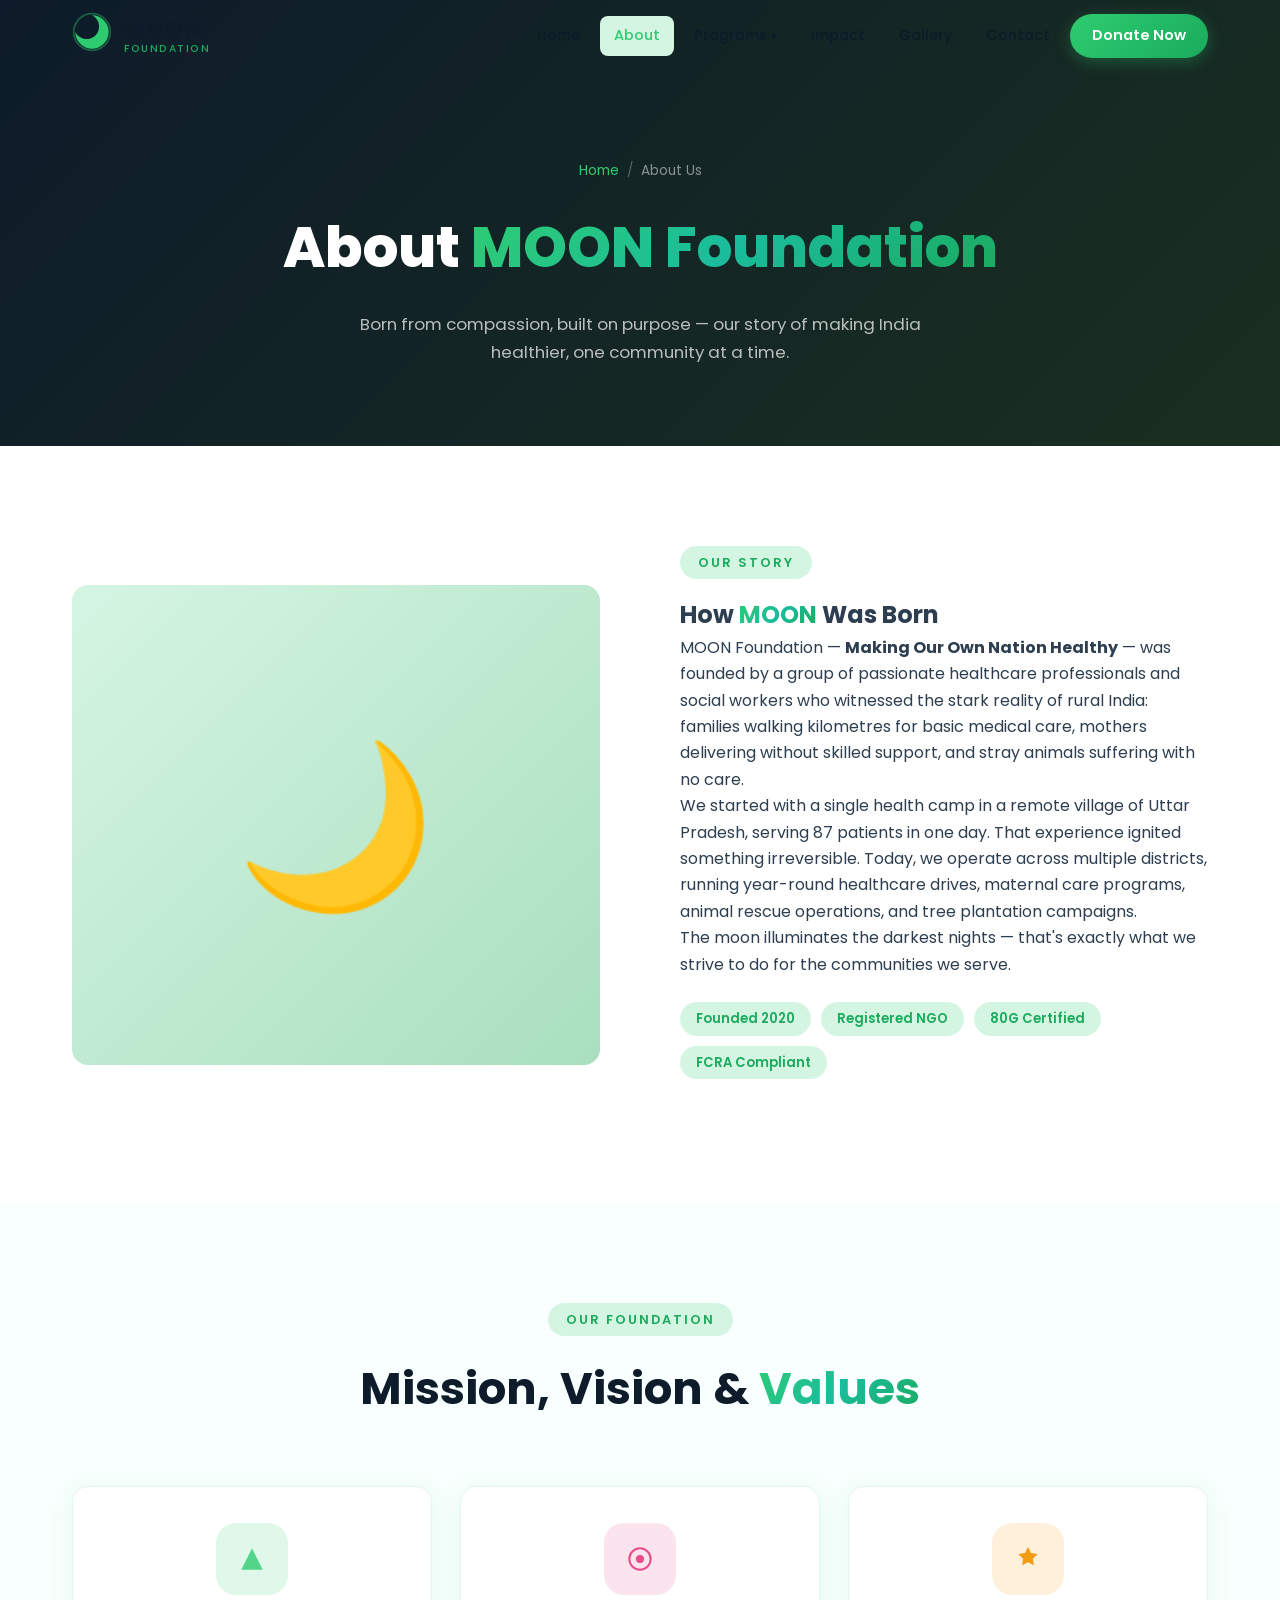
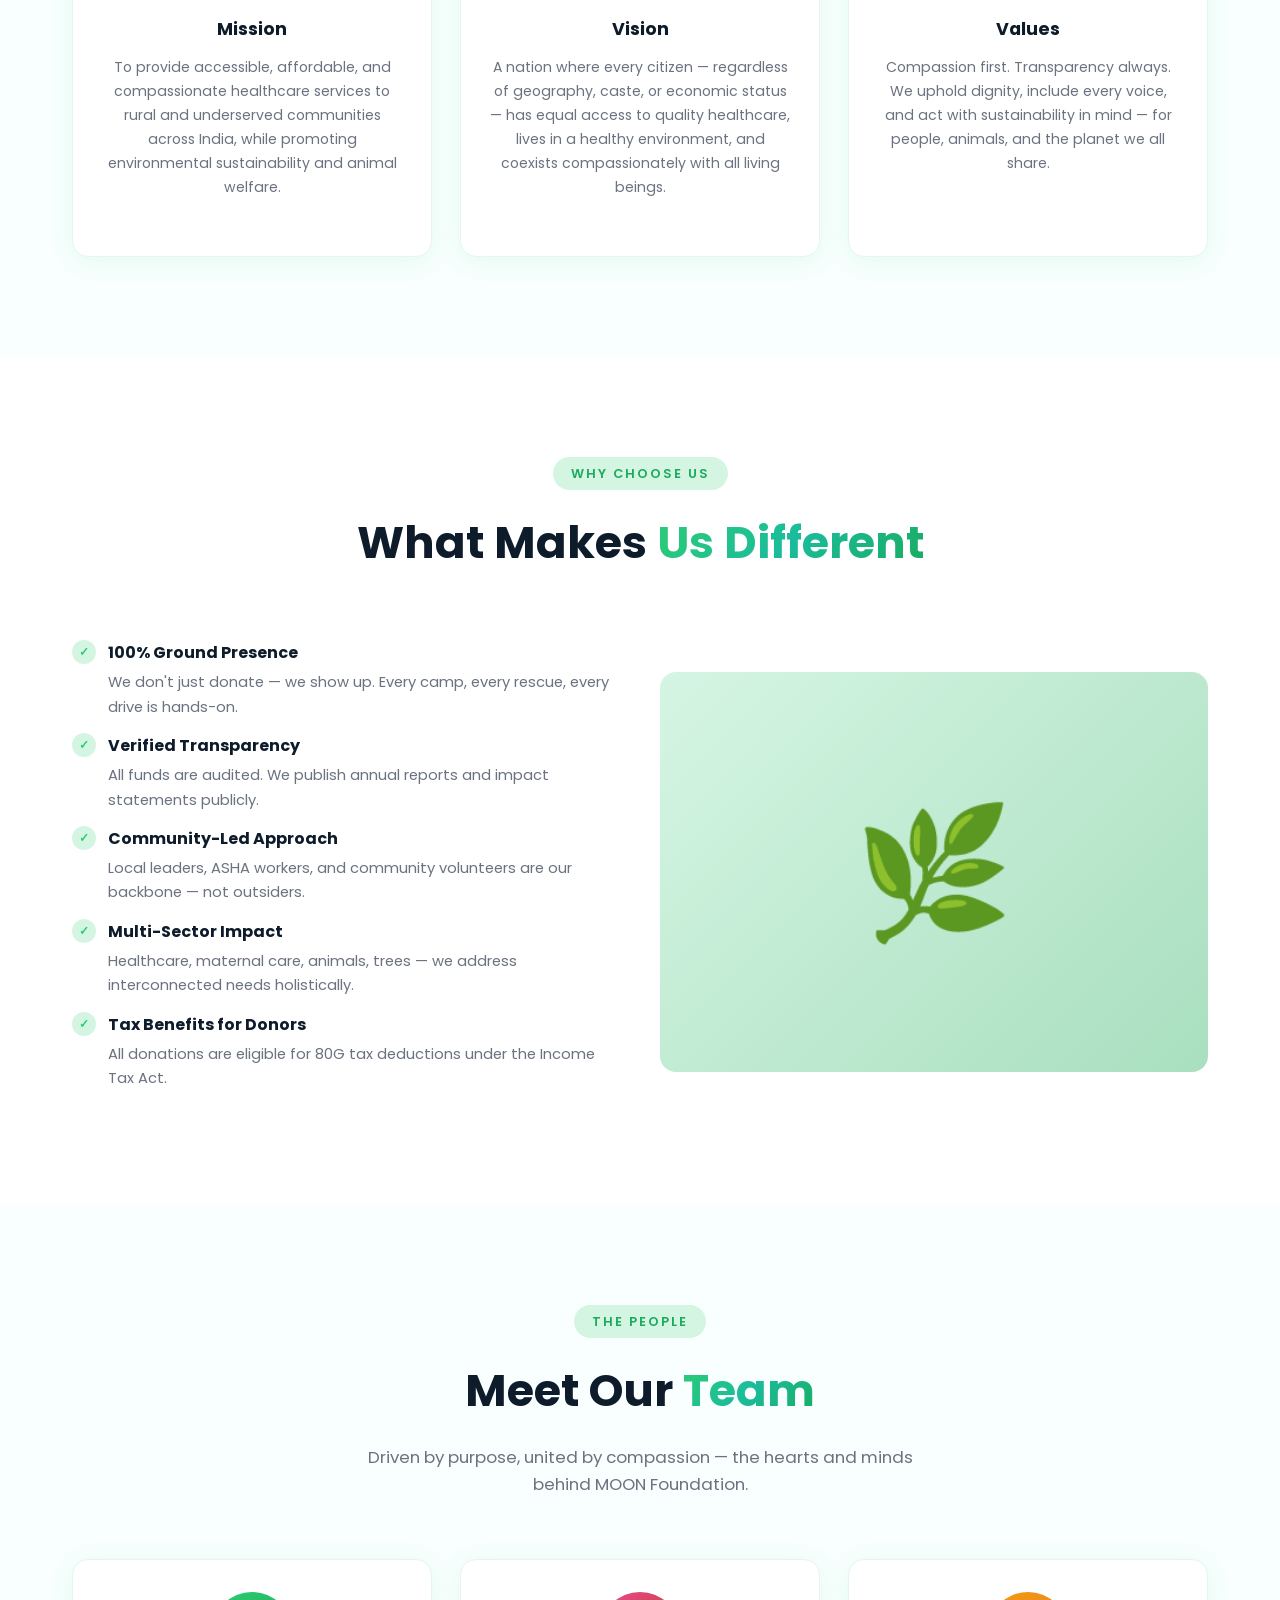
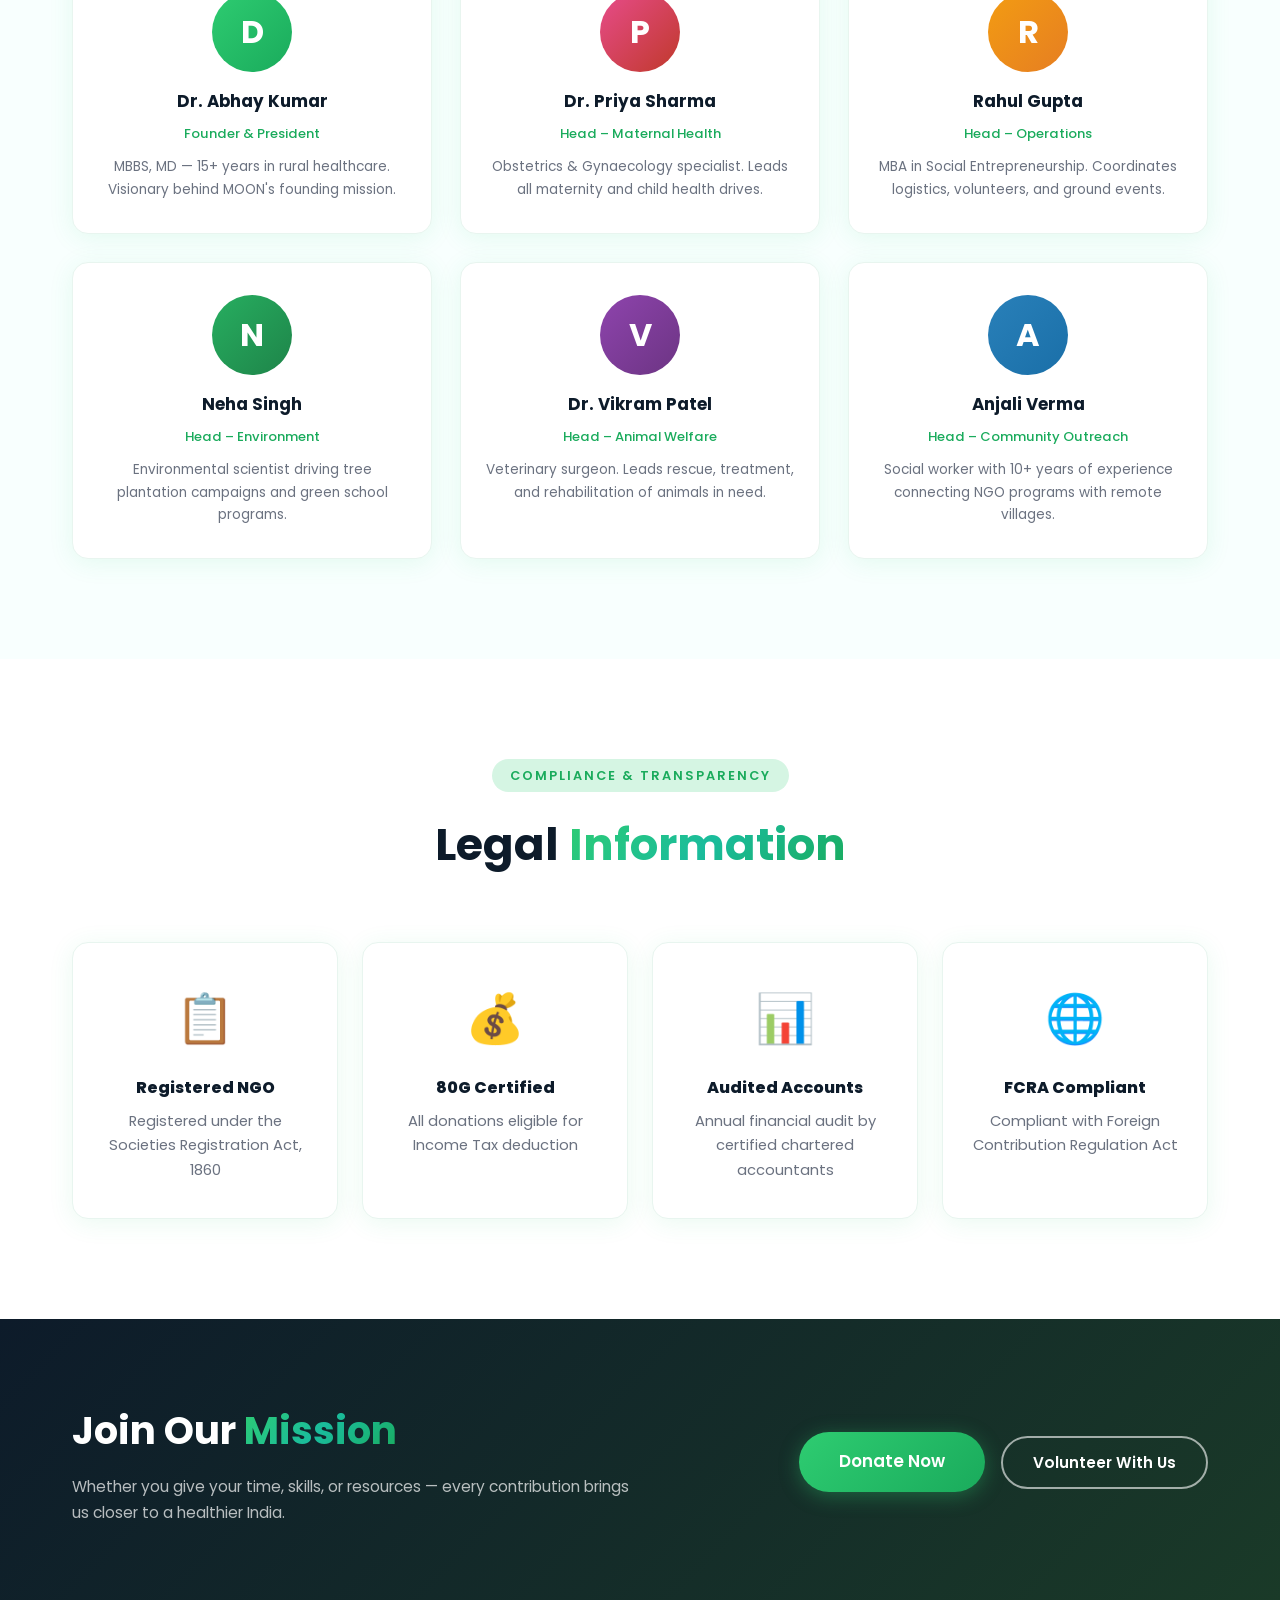
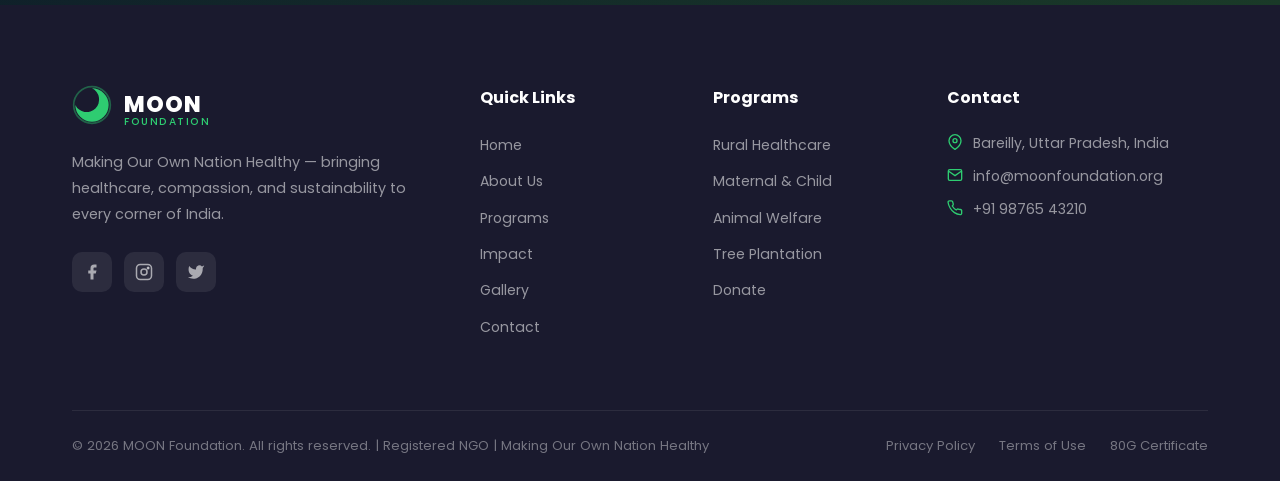
==== about.html @ 7338591d "Initial launch: MOON Foundation website Full 7-page NGO website — Home, About, Programs, Impact, Gal" ====
<!DOCTYPE html>
<html lang="en">
<head>
  <meta charset="UTF-8" />
  <meta name="viewport" content="width=device-width, initial-scale=1.0" />
  <title>About Us – MOON Foundation</title>
  <meta name="description" content="Learn about the MOON Foundation — our story, mission, vision, and the dedicated team making healthcare accessible across India." />
  <link rel="stylesheet" href="css/style.css" />
  <link rel="stylesheet" href="css/animations.css" />
  <link href="https://fonts.googleapis.com/css2?family=Poppins:wght@300;400;500;600;700;800&family=Playfair+Display:wght@700;800&display=swap" rel="stylesheet" />
  <link rel="icon" href="assets/favicon.svg" type="image/svg+xml" />
</head>
<body>

  <!-- NAVBAR -->
  <nav id="navbar" class="scrolled">
    <div class="nav-container">
      <a href="index.html" class="nav-brand">
        <div class="brand-logo"><svg viewBox="0 0 48 48" fill="none"><circle cx="24" cy="24" r="22" stroke="#2ecc71" stroke-width="2" opacity="0.4"/><path d="M24 4 A20 20 0 1 1 4 24 A15 15 0 1 0 24 4 Z" fill="#2ecc71"/></svg></div>
        <div class="brand-text"><span class="brand-name">MOON</span><span class="brand-tagline">Foundation</span></div>
      </a>
      <ul class="nav-links" id="navLinks">
        <li><a href="index.html">Home</a></li>
        <li><a href="about.html" class="active">About</a></li>
        <li class="dropdown"><a href="programs.html">Programs <span class="arrow">▾</span></a>
          <ul class="dropdown-menu">
            <li><a href="programs.html#healthcare">Rural Healthcare</a></li>
            <li><a href="programs.html#maternal">Maternal & Child</a></li>
            <li><a href="programs.html#animal">Animal Welfare</a></li>
            <li><a href="programs.html#trees">Tree Plantation</a></li>
          </ul>
        </li>
        <li><a href="impact.html">Impact</a></li>
        <li><a href="gallery.html">Gallery</a></li>
        <li><a href="contact.html">Contact</a></li>
        <li><a href="donate.html" class="btn-donate">Donate Now</a></li>
      </ul>
      <button class="hamburger" id="hamburger"><span></span><span></span><span></span></button>
    </div>
  </nav>

  <!-- PAGE HERO -->
  <section class="page-hero">
    <div class="container">
      <div class="breadcrumb"><a href="index.html">Home</a><span>/</span>About Us</div>
      <h1>About <span class="gradient-text">MOON Foundation</span></h1>
      <p>Born from compassion, built on purpose — our story of making India healthier, one community at a time.</p>
    </div>
  </section>

  <!-- STORY -->
  <section class="about-story">
    <div class="container">
      <div class="story-inner">
        <div class="story-image-box reveal-left">🌙</div>
        <div class="story-text reveal-right">
          <span class="section-label">Our Story</span>
          <h2>How <span class="gradient-text">MOON</span> Was Born</h2>
          <p>MOON Foundation — <strong>Making Our Own Nation Healthy</strong> — was founded by a group of passionate healthcare professionals and social workers who witnessed the stark reality of rural India: families walking kilometres for basic medical care, mothers delivering without skilled support, and stray animals suffering with no care.</p>
          <p>We started with a single health camp in a remote village of Uttar Pradesh, serving 87 patients in one day. That experience ignited something irreversible. Today, we operate across multiple districts, running year-round healthcare drives, maternal care programs, animal rescue operations, and tree plantation campaigns.</p>
          <p>The moon illuminates the darkest nights — that's exactly what we strive to do for the communities we serve.</p>
          <div class="mission-values" style="margin-top:24px">
            <div class="value-tag">Founded 2020</div>
            <div class="value-tag">Registered NGO</div>
            <div class="value-tag">80G Certified</div>
            <div class="value-tag">FCRA Compliant</div>
          </div>
        </div>
      </div>
    </div>
  </section>

  <!-- MISSION VISION VALUES -->
  <section class="section-pad bg-light">
    <div class="container">
      <div class="section-header reveal">
        <span class="section-label">Our Foundation</span>
        <h2>Mission, Vision & <span class="gradient-text">Values</span></h2>
      </div>
      <div style="display:grid;grid-template-columns:repeat(3,1fr);gap:28px;" class="mvv-grid">
        <div class="pillar-card reveal delay-1">
          <div class="pillar-icon-wrap" style="--c:#2ecc71">
            <svg viewBox="0 0 48 48" fill="none"><path d="M24 8L8 40h32L24 8z" fill="currentColor" opacity="0.8"/></svg>
          </div>
          <h3>Mission</h3>
          <p>To provide accessible, affordable, and compassionate healthcare services to rural and underserved communities across India, while promoting environmental sustainability and animal welfare.</p>
        </div>
        <div class="pillar-card reveal delay-2">
          <div class="pillar-icon-wrap" style="--c:#e74c8b">
            <svg viewBox="0 0 48 48" fill="none"><circle cx="24" cy="24" r="16" stroke="currentColor" stroke-width="3"/><circle cx="24" cy="24" r="6" fill="currentColor"/></svg>
          </div>
          <h3>Vision</h3>
          <p>A nation where every citizen — regardless of geography, caste, or economic status — has equal access to quality healthcare, lives in a healthy environment, and coexists compassionately with all living beings.</p>
        </div>
        <div class="pillar-card reveal delay-3">
          <div class="pillar-icon-wrap" style="--c:#f39c12">
            <svg viewBox="0 0 48 48" fill="none"><path d="M24 6l4.5 9 10 1.5-7.2 7 1.7 10L24 29l-9 4.5 1.7-10L9.5 16.5l10-1.5z" fill="currentColor"/></svg>
          </div>
          <h3>Values</h3>
          <p>Compassion first. Transparency always. We uphold dignity, include every voice, and act with sustainability in mind — for people, animals, and the planet we all share.</p>
        </div>
      </div>
    </div>
  </section>

  <!-- WHAT MAKES US DIFFERENT -->
  <section class="section-pad">
    <div class="container">
      <div class="section-header reveal">
        <span class="section-label">Why Choose Us</span>
        <h2>What Makes <span class="gradient-text">Us Different</span></h2>
      </div>
      <div style="display:grid;grid-template-columns:1fr 1fr;gap:40px;align-items:center">
        <div>
          <div class="prog-feature reveal">
            <div class="prog-check">✓</div>
            <div><strong style="color:var(--navy);display:block;margin-bottom:4px">100% Ground Presence</strong><p>We don't just donate — we show up. Every camp, every rescue, every drive is hands-on.</p></div>
          </div>
          <div class="prog-feature reveal delay-1">
            <div class="prog-check">✓</div>
            <div><strong style="color:var(--navy);display:block;margin-bottom:4px">Verified Transparency</strong><p>All funds are audited. We publish annual reports and impact statements publicly.</p></div>
          </div>
          <div class="prog-feature reveal delay-2">
            <div class="prog-check">✓</div>
            <div><strong style="color:var(--navy);display:block;margin-bottom:4px">Community-Led Approach</strong><p>Local leaders, ASHA workers, and community volunteers are our backbone — not outsiders.</p></div>
          </div>
          <div class="prog-feature reveal delay-3">
            <div class="prog-check">✓</div>
            <div><strong style="color:var(--navy);display:block;margin-bottom:4px">Multi-Sector Impact</strong><p>Healthcare, maternal care, animals, trees — we address interconnected needs holistically.</p></div>
          </div>
          <div class="prog-feature reveal delay-4">
            <div class="prog-check">✓</div>
            <div><strong style="color:var(--navy);display:block;margin-bottom:4px">Tax Benefits for Donors</strong><p>All donations are eligible for 80G tax deductions under the Income Tax Act.</p></div>
          </div>
        </div>
        <div style="background:linear-gradient(135deg,#d5f5e3,#a9dfbf);border-radius:var(--radius);height:400px;display:flex;align-items:center;justify-content:center;font-size:8rem;" class="reveal-right">🌿</div>
      </div>
    </div>
  </section>

  <!-- TEAM -->
  <section class="section-pad bg-light">
    <div class="container">
      <div class="section-header reveal">
        <span class="section-label">The People</span>
        <h2>Meet Our <span class="gradient-text">Team</span></h2>
        <p>Driven by purpose, united by compassion — the hearts and minds behind MOON Foundation.</p>
      </div>
      <div class="team-grid">
        <div class="team-card reveal delay-1">
          <div class="team-avatar" style="background:linear-gradient(135deg,#2ecc71,#1aab5c)">D</div>
          <h4>Dr. Abhay Kumar</h4>
          <span>Founder & President</span>
          <p>MBBS, MD — 15+ years in rural healthcare. Visionary behind MOON's founding mission.</p>
        </div>
        <div class="team-card reveal delay-2">
          <div class="team-avatar" style="background:linear-gradient(135deg,#e74c8b,#c0392b)">P</div>
          <h4>Dr. Priya Sharma</h4>
          <span>Head – Maternal Health</span>
          <p>Obstetrics & Gynaecology specialist. Leads all maternity and child health drives.</p>
        </div>
        <div class="team-card reveal delay-3">
          <div class="team-avatar" style="background:linear-gradient(135deg,#f39c12,#e67e22)">R</div>
          <h4>Rahul Gupta</h4>
          <span>Head – Operations</span>
          <p>MBA in Social Entrepreneurship. Coordinates logistics, volunteers, and ground events.</p>
        </div>
        <div class="team-card reveal delay-1">
          <div class="team-avatar" style="background:linear-gradient(135deg,#27ae60,#1e8449)">N</div>
          <h4>Neha Singh</h4>
          <span>Head – Environment</span>
          <p>Environmental scientist driving tree plantation campaigns and green school programs.</p>
        </div>
        <div class="team-card reveal delay-2">
          <div class="team-avatar" style="background:linear-gradient(135deg,#8e44ad,#6c3483)">V</div>
          <h4>Dr. Vikram Patel</h4>
          <span>Head – Animal Welfare</span>
          <p>Veterinary surgeon. Leads rescue, treatment, and rehabilitation of animals in need.</p>
        </div>
        <div class="team-card reveal delay-3">
          <div class="team-avatar" style="background:linear-gradient(135deg,#2980b9,#1a6fa8)">A</div>
          <h4>Anjali Verma</h4>
          <span>Head – Community Outreach</span>
          <p>Social worker with 10+ years of experience connecting NGO programs with remote villages.</p>
        </div>
      </div>
    </div>
  </section>

  <!-- LEGAL INFO -->
  <section class="section-pad">
    <div class="container">
      <div class="section-header reveal">
        <span class="section-label">Compliance & Transparency</span>
        <h2>Legal <span class="gradient-text">Information</span></h2>
      </div>
      <div style="display:grid;grid-template-columns:repeat(4,1fr);gap:24px">
        <div class="impact-card reveal delay-1">
          <div class="impact-card-icon">📋</div>
          <h3 style="font-size:1rem">Registered NGO</h3>
          <p>Registered under the Societies Registration Act, 1860</p>
        </div>
        <div class="impact-card reveal delay-2">
          <div class="impact-card-icon">💰</div>
          <h3 style="font-size:1rem">80G Certified</h3>
          <p>All donations eligible for Income Tax deduction</p>
        </div>
        <div class="impact-card reveal delay-3">
          <div class="impact-card-icon">📊</div>
          <h3 style="font-size:1rem">Audited Accounts</h3>
          <p>Annual financial audit by certified chartered accountants</p>
        </div>
        <div class="impact-card reveal delay-4">
          <div class="impact-card-icon">🌐</div>
          <h3 style="font-size:1rem">FCRA Compliant</h3>
          <p>Compliant with Foreign Contribution Regulation Act</p>
        </div>
      </div>
    </div>
  </section>

  <!-- DONATE CTA -->
  <section class="donate-cta">
    <div class="container">
      <div class="donate-cta-inner">
        <div class="donate-cta-text">
          <h2>Join Our <span class="gradient-text">Mission</span></h2>
          <p>Whether you give your time, skills, or resources — every contribution brings us closer to a healthier India.</p>
        </div>
        <div class="donate-cta-action">
          <a href="donate.html" class="btn-primary btn-large">Donate Now</a>
          <a href="contact.html" class="btn-outline-white">Volunteer With Us</a>
        </div>
      </div>
    </div>
  </section>

  <!-- FOOTER -->
  <footer class="footer">
    <div class="container">
      <div class="footer-grid">
        <div class="footer-brand">
          <div class="nav-brand" style="margin-bottom:1rem">
            <div class="brand-logo"><svg viewBox="0 0 48 48" fill="none"><circle cx="24" cy="24" r="22" stroke="#2ecc71" stroke-width="2" opacity="0.4"/><path d="M24 4 A20 20 0 1 1 4 24 A15 15 0 1 0 24 4 Z" fill="#2ecc71"/></svg></div>
            <div class="brand-text"><span class="brand-name">MOON</span><span class="brand-tagline">Foundation</span></div>
          </div>
          <p>Making Our Own Nation Healthy — bringing healthcare, compassion, and sustainability to every corner of India.</p>
          <div class="social-links">
            <a href="#" class="social-link"><svg viewBox="0 0 24 24" fill="currentColor"><path d="M18 2h-3a5 5 0 0 0-5 5v3H7v4h3v8h4v-8h3l1-4h-4V7a1 1 0 0 1 1-1h3z"/></svg></a>
            <a href="#" class="social-link"><svg viewBox="0 0 24 24" fill="none" stroke="currentColor" stroke-width="2"><rect x="2" y="2" width="20" height="20" rx="5"/><circle cx="12" cy="12" r="4"/><circle cx="17.5" cy="6.5" r="1" fill="currentColor"/></svg></a>
            <a href="#" class="social-link"><svg viewBox="0 0 24 24" fill="currentColor"><path d="M23 3a10.9 10.9 0 0 1-3.14 1.53 4.48 4.48 0 0 0-7.86 3v1A10.66 10.66 0 0 1 3 4s-4 9 5 13a11.64 11.64 0 0 1-7 2c9 5 20 0 20-11.5a4.5 4.5 0 0 0-.08-.83A7.72 7.72 0 0 0 23 3z"/></svg></a>
          </div>
        </div>
        <div class="footer-col"><h4>Quick Links</h4><ul><li><a href="index.html">Home</a></li><li><a href="about.html">About Us</a></li><li><a href="programs.html">Programs</a></li><li><a href="impact.html">Impact</a></li><li><a href="gallery.html">Gallery</a></li><li><a href="contact.html">Contact</a></li></ul></div>
        <div class="footer-col"><h4>Programs</h4><ul><li><a href="programs.html#healthcare">Rural Healthcare</a></li><li><a href="programs.html#maternal">Maternal & Child</a></li><li><a href="programs.html#animal">Animal Welfare</a></li><li><a href="programs.html#trees">Tree Plantation</a></li><li><a href="donate.html">Donate</a></li></ul></div>
        <div class="footer-col"><h4>Contact</h4><ul class="contact-list"><li><svg viewBox="0 0 24 24" fill="none" stroke="currentColor" stroke-width="2"><path d="M21 10c0 7-9 13-9 13s-9-6-9-13a9 9 0 0 1 18 0z"/><circle cx="12" cy="10" r="3"/></svg>Bareilly, Uttar Pradesh, India</li><li><svg viewBox="0 0 24 24" fill="none" stroke="currentColor" stroke-width="2"><path d="M4 4h16c1.1 0 2 .9 2 2v12c0 1.1-.9 2-2 2H4c-1.1 0-2-.9-2-2V6c0-1.1.9-2 2-2z"/><polyline points="22,6 12,13 2,6"/></svg>info@moonfoundation.org</li><li><svg viewBox="0 0 24 24" fill="none" stroke="currentColor" stroke-width="2"><path d="M22 16.92v3a2 2 0 0 1-2.18 2 19.79 19.79 0 0 1-8.63-3.07A19.5 19.5 0 0 1 4.69 12 19.79 19.79 0 0 1 1.61 3.39 2 2 0 0 1 3.6 1.21h3a2 2 0 0 1 2 1.72c.127.96.361 1.903.7 2.81a2 2 0 0 1-.45 2.11L7.91 8.96a16 16 0 0 0 6 6l.92-.92a2 2 0 0 1 2.11-.45c.907.339 1.85.573 2.81.7A2 2 0 0 1 22 16.92z"/></svg>+91 98765 43210</li></ul></div>
      </div>
      <div class="footer-bottom"><p>© 2026 MOON Foundation. All rights reserved. | Registered NGO | Making Our Own Nation Healthy</p><div class="footer-bottom-links"><a href="#">Privacy Policy</a><a href="#">Terms of Use</a><a href="#">80G Certificate</a></div></div>
    </div>
  </footer>

  <button class="back-to-top" id="backToTop">↑</button>
  <script src="js/main.js"></script>
</body>
</html>
---- css/style.css ----
/* ===== MOON FOUNDATION – MASTER STYLESHEET ===== */

:root {
  --green: #2ecc71;
  --green-dark: #1aab5c;
  --green-light: #d5f5e3;
  --pink: #e74c8b;
  --orange: #f39c12;
  --navy: #0d1b2a;
  --dark: #1a1a2e;
  --text: #2c3e50;
  --text-light: #6b7280;
  --white: #ffffff;
  --bg-light: #f8fffe;
  --bg-card: #ffffff;
  --border: #e8f5ef;
  --shadow: 0 4px 24px rgba(46,204,113,0.10);
  --shadow-lg: 0 16px 48px rgba(46,204,113,0.15);
  --radius: 16px;
  --radius-sm: 10px;
  --font: 'Poppins', sans-serif;
  --font-display: 'Playfair Display', serif;
  --transition: 0.3s cubic-bezier(0.4, 0, 0.2, 1);
}

*, *::before, *::after { box-sizing: border-box; margin: 0; padding: 0; }

html { scroll-behavior: smooth; font-size: 16px; }

body {
  font-family: var(--font);
  color: var(--text);
  background: var(--white);
  line-height: 1.65;
  overflow-x: hidden;
}

a { text-decoration: none; color: inherit; }
ul { list-style: none; }
img { max-width: 100%; display: block; }
button { cursor: pointer; border: none; background: none; font-family: var(--font); }

.container { max-width: 1200px; margin: 0 auto; padding: 0 2rem; }
.section-pad { padding: 100px 0; }
.bg-light { background: var(--bg-light); }

/* ===== GRADIENT TEXT ===== */
.gradient-text {
  background: linear-gradient(135deg, var(--green) 0%, #1abc9c 50%, var(--green-dark) 100%);
  -webkit-background-clip: text;
  -webkit-text-fill-color: transparent;
  background-clip: text;
}

/* ===== SECTION HEADER ===== */
.section-header { text-align: center; margin-bottom: 60px; }
.section-label {
  display: inline-block;
  background: var(--green-light);
  color: var(--green-dark);
  font-size: 0.8rem;
  font-weight: 600;
  letter-spacing: 2px;
  text-transform: uppercase;
  padding: 6px 18px;
  border-radius: 100px;
  margin-bottom: 16px;
}
.section-header h2 { font-size: clamp(2rem, 4vw, 2.8rem); font-weight: 700; margin-bottom: 16px; color: var(--navy); }
.section-header p { color: var(--text-light); max-width: 600px; margin: 0 auto; font-size: 1.05rem; }

/* ===== BUTTONS ===== */
.btn-primary {
  display: inline-flex; align-items: center; gap: 8px;
  background: linear-gradient(135deg, var(--green), var(--green-dark));
  color: #fff; font-weight: 600; font-size: 0.95rem;
  padding: 14px 32px; border-radius: 100px;
  transition: var(--transition); box-shadow: 0 4px 20px rgba(46,204,113,0.35);
  white-space: nowrap;
}
.btn-primary:hover { transform: translateY(-2px); box-shadow: 0 8px 32px rgba(46,204,113,0.45); }

.btn-outline {
  display: inline-flex; align-items: center; gap: 8px;
  border: 2px solid var(--green); color: var(--green);
  font-weight: 600; font-size: 0.95rem;
  padding: 12px 30px; border-radius: 100px; transition: var(--transition);
}
.btn-outline:hover { background: var(--green); color: #fff; }

.btn-outline-white {
  display: inline-flex; align-items: center; gap: 8px;
  border: 2px solid rgba(255,255,255,0.6); color: #fff;
  font-weight: 600; font-size: 0.95rem;
  padding: 12px 30px; border-radius: 100px; transition: var(--transition);
}
.btn-outline-white:hover { background: #fff; color: var(--navy); }

.btn-large { padding: 16px 40px; font-size: 1.05rem; }

/* ===== PRELOADER ===== */
#preloader {
  position: fixed; inset: 0; z-index: 9999;
  background: var(--dark);
  display: flex; align-items: center; justify-content: center;
  transition: opacity 0.5s, visibility 0.5s;
}
#preloader.hidden { opacity: 0; visibility: hidden; }
.preloader-inner { text-align: center; }
.moon-logo-anim svg { width: 80px; height: 80px; animation: spinMoon 2s linear infinite; }
.preloader-inner p { color: var(--green); font-weight: 600; font-size: 1.2rem; margin-top: 16px; letter-spacing: 2px; }
@keyframes spinMoon { from { transform: rotate(0deg); } to { transform: rotate(360deg); } }

/* ===== NAVBAR ===== */
#navbar {
  position: fixed; top: 0; left: 0; right: 0; z-index: 1000;
  padding: 0;
  transition: all 0.3s ease;
}
#navbar.scrolled {
  background: rgba(255,255,255,0.97);
  backdrop-filter: blur(20px);
  box-shadow: 0 2px 32px rgba(0,0,0,0.08);
  padding: 0;
}
.nav-container {
  max-width: 1200px; margin: 0 auto; padding: 0 2rem;
  display: flex; align-items: center; justify-content: space-between;
  height: 72px;
}
.nav-brand { display: flex; align-items: center; gap: 12px; }
.brand-logo svg { width: 40px; height: 40px; }
.brand-text { display: flex; flex-direction: column; line-height: 1.1; }
.brand-name { font-size: 1.4rem; font-weight: 800; color: var(--navy); letter-spacing: 1px; }
.brand-tagline { font-size: 0.65rem; color: var(--green-dark); font-weight: 500; letter-spacing: 1.5px; text-transform: uppercase; }
.nav-links { display: flex; align-items: center; gap: 6px; }
.nav-links > li > a {
  display: block; padding: 8px 14px; font-size: 0.9rem; font-weight: 500;
  color: var(--navy); border-radius: 8px; transition: var(--transition);
}
.nav-links > li > a:hover, .nav-links > li > a.active { color: var(--green); background: var(--green-light); }
.btn-donate {
  background: linear-gradient(135deg, var(--green), var(--green-dark)) !important;
  color: #fff !important; padding: 10px 22px !important; border-radius: 100px !important;
  font-weight: 600 !important; box-shadow: 0 4px 16px rgba(46,204,113,0.3) !important;
}
.btn-donate:hover { background: var(--green-light) !important; color: var(--green-dark) !important; }

/* Dropdown */
.dropdown { position: relative; }
.dropdown .arrow { font-size: 0.7rem; transition: var(--transition); }
.dropdown:hover .arrow { transform: rotate(180deg); }
.dropdown-menu {
  position: absolute; top: calc(100% + 8px); left: 0;
  background: #fff; border-radius: var(--radius-sm); min-width: 200px;
  box-shadow: 0 8px 32px rgba(0,0,0,0.12); opacity: 0; visibility: hidden;
  transform: translateY(-8px); transition: var(--transition); border: 1px solid var(--border);
}
.dropdown:hover .dropdown-menu { opacity: 1; visibility: visible; transform: translateY(0); }
.dropdown-menu li a { display: block; padding: 10px 20px; font-size: 0.88rem; color: var(--text); transition: var(--transition); }
.dropdown-menu li a:hover { color: var(--green); background: var(--green-light); }

.hamburger { display: none; flex-direction: column; gap: 5px; padding: 8px; }
.hamburger span { display: block; width: 24px; height: 2px; background: var(--navy); border-radius: 2px; transition: var(--transition); }

/* ===== HERO ===== */
.hero {
  min-height: 100vh; display: grid; grid-template-columns: 1fr 1fr;
  align-items: center; gap: 4rem;
  padding: 100px 4rem 60px;
  background: linear-gradient(135deg, #0d1b2a 0%, #1a2f20 60%, #0d1b2a 100%);
  position: relative; overflow: hidden;
}
.hero-particles { position: absolute; inset: 0; pointer-events: none; }
.particle {
  position: absolute; border-radius: 50%; background: var(--green);
  animation: floatParticle linear infinite;
}
.hero-content { position: relative; z-index: 2; }
.hero-badge {
  display: inline-flex; align-items: center; gap: 10px;
  background: rgba(46,204,113,0.15); border: 1px solid rgba(46,204,113,0.3);
  color: var(--green); font-size: 0.82rem; font-weight: 600;
  padding: 8px 18px; border-radius: 100px; margin-bottom: 24px; letter-spacing: 0.5px;
}
.badge-dot { width: 8px; height: 8px; background: var(--green); border-radius: 50%; animation: pulse 2s infinite; }
.hero-title { font-size: clamp(2.4rem, 5vw, 3.8rem); font-weight: 800; color: #fff; line-height: 1.15; margin-bottom: 20px; }
.hero-desc { color: rgba(255,255,255,0.75); font-size: 1.05rem; max-width: 520px; margin-bottom: 36px; }
.hero-cta { display: flex; gap: 16px; flex-wrap: wrap; margin-bottom: 56px; }
.hero-stats { display: grid; grid-template-columns: repeat(4, 1fr); gap: 24px; }
.stat { text-align: center; }
.stat-num { font-size: 2rem; font-weight: 800; color: var(--green); }
.stat > span:last-of-type { font-size: 2rem; font-weight: 800; color: var(--green); }
.stat p { color: rgba(255,255,255,0.6); font-size: 0.78rem; margin-top: 4px; }

/* Hero Visual */
.hero-visual { position: relative; z-index: 2; display: flex; align-items: center; justify-content: center; }
.hero-card-stack { position: relative; width: 320px; height: 360px; }
.hcard {
  position: absolute; background: rgba(255,255,255,0.06);
  backdrop-filter: blur(12px); border: 1px solid rgba(255,255,255,0.12);
  border-radius: var(--radius); padding: 28px 24px; min-width: 180px;
  display: flex; flex-direction: column; align-items: center; gap: 12px; text-align: center;
  color: #fff; font-weight: 600; font-size: 0.9rem;
  box-shadow: 0 8px 32px rgba(0,0,0,0.2);
}
.hcard-icon { font-size: 2.5rem; }
.hcard-1 { top: 0; right: 0; animation: floatCard1 4s ease-in-out infinite; }
.hcard-2 { top: 50%; left: 0; transform: translateY(-50%); animation: floatCard2 4s ease-in-out infinite 1.3s; }
.hcard-3 { bottom: 0; right: 20px; animation: floatCard3 4s ease-in-out infinite 2.6s; }

/* Hero scroll indicator */
.hero-scroll { position: absolute; bottom: 32px; left: 50%; transform: translateX(-50%); display: flex; flex-direction: column; align-items: center; gap: 8px; color: rgba(255,255,255,0.4); font-size: 0.75rem; letter-spacing: 2px; text-transform: uppercase; }
.scroll-line { width: 1px; height: 48px; background: linear-gradient(to bottom, rgba(46,204,113,0.6), transparent); animation: scrollLine 2s ease-in-out infinite; }

/* ===== PILLARS ===== */
.pillars-grid { display: grid; grid-template-columns: repeat(4, 1fr); gap: 24px; }
.pillar-card {
  background: var(--bg-card); border: 1px solid var(--border);
  border-radius: var(--radius); padding: 36px 28px; text-align: center;
  transition: var(--transition); display: block;
  box-shadow: var(--shadow);
}
.pillar-card:hover { transform: translateY(-8px); box-shadow: var(--shadow-lg); border-color: var(--green); }
.pillar-icon-wrap {
  width: 72px; height: 72px; border-radius: 20px;
  background: color-mix(in srgb, var(--c) 15%, transparent);
  display: flex; align-items: center; justify-content: center; margin: 0 auto 20px;
  color: var(--c);
}
.pillar-icon-wrap svg { width: 32px; height: 32px; }
.pillar-card h3 { font-size: 1.1rem; font-weight: 700; color: var(--navy); margin-bottom: 12px; }
.pillar-card p { color: var(--text-light); font-size: 0.88rem; line-height: 1.7; margin-bottom: 20px; }
.pillar-link { color: var(--green); font-weight: 600; font-size: 0.88rem; }

/* ===== IMPACT STRIP ===== */
.impact-strip { background: linear-gradient(135deg, var(--navy) 0%, #1a2f20 100%); padding: 56px 0; }
.impact-strip-inner { display: flex; align-items: center; justify-content: center; gap: 0; flex-wrap: wrap; }
.impact-item { text-align: center; padding: 20px 48px; }
.impact-num { font-size: 3rem; font-weight: 800; color: var(--green); }
.impact-unit { font-size: 2rem; font-weight: 800; color: var(--green); }
.impact-item p { color: rgba(255,255,255,0.65); font-size: 0.85rem; margin-top: 4px; }
.impact-div { width: 1px; height: 60px; background: rgba(255,255,255,0.1); }

/* ===== MISSION ===== */
.mission-inner { display: grid; grid-template-columns: 1fr 1fr; gap: 80px; align-items: center; }
.mission-moon { position: relative; display: flex; align-items: center; justify-content: center; }
.mission-moon svg { width: 300px; height: 300px; position: absolute; }
.mission-acronym { position: relative; z-index: 2; text-align: center; }
.acr-row { display: flex; align-items: baseline; gap: 8px; margin-bottom: 10px; justify-content: center; }
.acr-letter { font-size: 3rem; font-weight: 800; color: var(--green); font-family: var(--font-display); line-height: 1; }
.acr-word { font-size: 1.1rem; font-weight: 600; color: var(--navy); }
.mission-visual { display: flex; align-items: center; justify-content: center; min-height: 360px; }
.mission-text h2 { font-size: clamp(1.8rem, 3.5vw, 2.5rem); font-weight: 700; color: var(--navy); margin-bottom: 20px; }
.mission-text p { color: var(--text-light); margin-bottom: 16px; font-size: 1rem; }
.mission-values { display: flex; flex-wrap: wrap; gap: 10px; margin: 24px 0; }
.value-tag { background: var(--green-light); color: var(--green-dark); font-size: 0.82rem; font-weight: 600; padding: 6px 16px; border-radius: 100px; }

/* ===== EVENTS ===== */
.events-grid { display: grid; grid-template-columns: repeat(3, 1fr); gap: 28px; }
.event-card {
  background: #fff; border-radius: var(--radius); border: 1px solid var(--border);
  padding: 28px; display: flex; gap: 20px; align-items: flex-start;
  box-shadow: var(--shadow); transition: var(--transition);
}
.event-card:hover { transform: translateY(-4px); box-shadow: var(--shadow-lg); }
.event-date { min-width: 64px; text-align: center; background: var(--green-light); border-radius: var(--radius-sm); padding: 12px 8px; }
.ed-day { display: block; font-size: 1.8rem; font-weight: 800; color: var(--green-dark); line-height: 1; }
.ed-month { display: block; font-size: 0.75rem; font-weight: 600; color: var(--green); text-transform: uppercase; }
.event-tag { display: inline-block; background: rgba(46,204,113,0.12); color: var(--green-dark); font-size: 0.72rem; font-weight: 600; padding: 3px 10px; border-radius: 100px; margin-bottom: 8px; }
.event-info h4 { font-size: 1rem; font-weight: 700; color: var(--navy); margin-bottom: 8px; }
.event-info p { color: var(--text-light); font-size: 0.87rem; margin-bottom: 14px; }
.event-link { color: var(--green); font-weight: 600; font-size: 0.85rem; }
.event-link:hover { text-decoration: underline; }

/* ===== TESTIMONIALS ===== */
.testi-slider { position: relative; overflow: hidden; }
.testi-track { display: flex; transition: transform 0.5s cubic-bezier(0.4, 0, 0.2, 1); }
.testi-card {
  min-width: 100%; padding: 20px;
  background: #fff; border-radius: var(--radius); border: 1px solid var(--border);
  box-shadow: var(--shadow);
}
.testi-quote { font-size: 5rem; font-family: var(--font-display); color: var(--green); line-height: 0.8; margin-bottom: 16px; opacity: 0.3; }
.testi-card p { font-size: 1.05rem; color: var(--text); font-style: italic; line-height: 1.8; margin-bottom: 28px; max-width: 700px; margin-left: auto; margin-right: auto; }
.testi-author { display: flex; align-items: center; gap: 14px; justify-content: center; }
.testi-avatar { width: 48px; height: 48px; border-radius: 50%; display: flex; align-items: center; justify-content: center; color: #fff; font-weight: 700; font-size: 1.2rem; }
.testi-author strong { display: block; font-weight: 700; color: var(--navy); }
.testi-author span { font-size: 0.82rem; color: var(--text-light); }
.testi-controls { display: flex; align-items: center; justify-content: center; gap: 16px; margin-top: 32px; }
.testi-btn { width: 44px; height: 44px; border-radius: 50%; background: var(--green-light); color: var(--green-dark); font-size: 1.4rem; display: flex; align-items: center; justify-content: center; transition: var(--transition); }
.testi-btn:hover { background: var(--green); color: #fff; }
.testi-dots { display: flex; gap: 8px; }
.testi-dot { width: 8px; height: 8px; border-radius: 50%; background: var(--border); transition: var(--transition); cursor: pointer; }
.testi-dot.active { background: var(--green); width: 24px; border-radius: 4px; }

/* ===== DONATE CTA ===== */
.donate-cta {
  background: linear-gradient(135deg, var(--navy) 0%, #1a3a28 100%);
  padding: 80px 0;
}
.donate-cta-inner { display: flex; align-items: center; justify-content: space-between; gap: 48px; flex-wrap: wrap; }
.donate-cta-text h2 { font-size: clamp(1.8rem, 3vw, 2.4rem); font-weight: 700; color: #fff; margin-bottom: 12px; }
.donate-cta-text p { color: rgba(255,255,255,0.7); font-size: 0.97rem; max-width: 560px; }
.donate-cta-action { display: flex; gap: 16px; flex-wrap: wrap; align-items: center; }

/* ===== PARTNERS ===== */
.partners-logos { display: flex; gap: 20px; flex-wrap: wrap; justify-content: center; }
.partner-logo {
  background: #fff; border: 1px solid var(--border); border-radius: var(--radius-sm);
  padding: 18px 32px; font-weight: 600; font-size: 0.9rem; color: var(--text-light);
  transition: var(--transition); box-shadow: var(--shadow);
}
.partner-logo:hover { border-color: var(--green); color: var(--green-dark); }

/* ===== FOOTER ===== */
.footer { background: var(--dark); color: rgba(255,255,255,0.8); padding: 80px 0 0; }
.footer-grid { display: grid; grid-template-columns: 2fr 1fr 1fr 1.5fr; gap: 60px; margin-bottom: 60px; }
.footer-brand p { color: rgba(255,255,255,0.55); font-size: 0.9rem; line-height: 1.8; margin-bottom: 24px; }
.footer-brand .brand-name { color: #fff; }
.footer-brand .brand-tagline { color: var(--green); }
.social-links { display: flex; gap: 12px; }
.social-link { width: 40px; height: 40px; border-radius: 10px; background: rgba(255,255,255,0.08); display: flex; align-items: center; justify-content: center; color: rgba(255,255,255,0.6); transition: var(--transition); }
.social-link svg { width: 18px; height: 18px; }
.social-link:hover { background: var(--green); color: #fff; }
.footer-col h4 { color: #fff; font-size: 1rem; font-weight: 700; margin-bottom: 20px; }
.footer-col ul li { margin-bottom: 10px; }
.footer-col ul li a { color: rgba(255,255,255,0.55); font-size: 0.88rem; transition: var(--transition); }
.footer-col ul li a:hover { color: var(--green); }
.contact-list li { display: flex; align-items: flex-start; gap: 10px; color: rgba(255,255,255,0.55); font-size: 0.88rem; margin-bottom: 14px; }
.contact-list li svg { width: 16px; height: 16px; stroke: var(--green); flex-shrink: 0; margin-top: 2px; }
.footer-bottom { border-top: 1px solid rgba(255,255,255,0.08); padding: 24px 0; display: flex; align-items: center; justify-content: space-between; flex-wrap: wrap; gap: 16px; }
.footer-bottom p { font-size: 0.82rem; color: rgba(255,255,255,0.4); }
.footer-bottom-links { display: flex; gap: 24px; }
.footer-bottom-links a { font-size: 0.82rem; color: rgba(255,255,255,0.4); transition: var(--transition); }
.footer-bottom-links a:hover { color: var(--green); }

/* ===== BACK TO TOP ===== */
.back-to-top {
  position: fixed; bottom: 32px; right: 32px; z-index: 999;
  width: 48px; height: 48px; border-radius: 50%;
  background: var(--green); color: #fff; font-size: 1.2rem;
  box-shadow: 0 4px 20px rgba(46,204,113,0.4);
  opacity: 0; visibility: hidden; transition: var(--transition);
  display: flex; align-items: center; justify-content: center;
}
.back-to-top.visible { opacity: 1; visibility: visible; }
.back-to-top:hover { background: var(--green-dark); transform: translateY(-4px); }

/* ===== PAGE HERO (inner pages) ===== */
.page-hero {
  background: linear-gradient(135deg, var(--navy) 0%, #1a2f20 100%);
  padding: 160px 0 80px; text-align: center;
}
.page-hero h1 { font-size: clamp(2.4rem, 5vw, 3.5rem); font-weight: 800; color: #fff; margin-bottom: 16px; }
.page-hero p { color: rgba(255,255,255,0.7); font-size: 1.05rem; max-width: 600px; margin: 0 auto; }
.breadcrumb { display: flex; align-items: center; justify-content: center; gap: 8px; margin-bottom: 20px; font-size: 0.85rem; color: rgba(255,255,255,0.5); }
.breadcrumb a { color: var(--green); }
.breadcrumb span { color: rgba(255,255,255,0.3); }

/* ===== PROGRAM CARDS ===== */
.program-section { padding: 100px 0; }
.program-block { display: grid; grid-template-columns: 1fr 1fr; gap: 80px; align-items: center; margin-bottom: 100px; }
.program-block.reverse { direction: rtl; }
.program-block.reverse > * { direction: ltr; }
.program-visual {
  border-radius: var(--radius); overflow: hidden; height: 380px;
  display: flex; align-items: center; justify-content: center;
  font-size: 8rem; position: relative;
}
.prog-bg-1 { background: linear-gradient(135deg, #d5f5e3, #a9dfbf); }
.prog-bg-2 { background: linear-gradient(135deg, #fce4f3, #f1948a30); }
.prog-bg-3 { background: linear-gradient(135deg, #fef9e7, #f9ca7430); }
.prog-bg-4 { background: linear-gradient(135deg, #eafaf1, #abebc630); }
.program-text h2 { font-size: clamp(1.8rem, 3vw, 2.4rem); font-weight: 700; color: var(--navy); margin-bottom: 16px; }
.program-text p { color: var(--text-light); margin-bottom: 16px; font-size: 1rem; line-height: 1.8; }
.program-features { margin: 24px 0; }
.prog-feature { display: flex; align-items: flex-start; gap: 12px; margin-bottom: 14px; }
.prog-check { width: 24px; height: 24px; border-radius: 50%; background: var(--green-light); display: flex; align-items: center; justify-content: center; color: var(--green); font-size: 0.75rem; flex-shrink: 0; font-weight: 700; }
.prog-feature p { color: var(--text-light); font-size: 0.92rem; }

/* ===== IMPACT PAGE ===== */
.impact-grid { display: grid; grid-template-columns: repeat(3, 1fr); gap: 28px; }
.impact-card {
  background: #fff; border-radius: var(--radius); border: 1px solid var(--border);
  padding: 36px 28px; text-align: center; box-shadow: var(--shadow); transition: var(--transition);
}
.impact-card:hover { transform: translateY(-6px); box-shadow: var(--shadow-lg); }
.impact-card-icon { font-size: 3rem; margin-bottom: 16px; }
.impact-card h3 { font-size: 2.4rem; font-weight: 800; color: var(--navy); margin-bottom: 8px; }
.impact-card p { color: var(--text-light); font-size: 0.92rem; }

/* ===== GALLERY ===== */
.gallery-grid { display: grid; grid-template-columns: repeat(3, 1fr); gap: 16px; }
.gallery-item {
  border-radius: var(--radius-sm); overflow: hidden; aspect-ratio: 1;
  display: flex; align-items: center; justify-content: center; font-size: 4rem;
  position: relative; cursor: pointer; transition: var(--transition);
}
.gallery-item:hover { transform: scale(1.02); }
.gallery-item .gallery-overlay {
  position: absolute; inset: 0; background: rgba(13,27,42,0.75);
  display: flex; align-items: center; justify-content: center;
  opacity: 0; transition: var(--transition);
  color: #fff; font-size: 0.9rem; font-weight: 600;
}
.gallery-item:hover .gallery-overlay { opacity: 1; }
.gal-1 { background: linear-gradient(135deg, #d5f5e3, #a9dfbf); }
.gal-2 { background: linear-gradient(135deg, #fce4f3, #f1948a50); }
.gal-3 { background: linear-gradient(135deg, #fef9e7, #f9ca7450); }
.gal-4 { background: linear-gradient(135deg, #eafaf1, #abebc650); }
.gal-5 { background: linear-gradient(135deg, #ebf5fb, #85c1e950); }
.gal-6 { background: linear-gradient(135deg, #f4ecf7, #c39bd350); }
.gal-7 { background: linear-gradient(135deg, #fdfefe, #aab7b850); }
.gal-8 { background: linear-gradient(135deg, #fef5e4, #f0b27a50); }
.gal-9 { background: linear-gradient(135deg, #e8f8f5, #76d7c450); }

/* ===== CONTACT / DONATE FORM ===== */
.contact-section { padding: 100px 0; }
.contact-inner { display: grid; grid-template-columns: 1fr 1.5fr; gap: 80px; align-items: start; }
.contact-info h2 { font-size: 2rem; font-weight: 700; color: var(--navy); margin-bottom: 16px; }
.contact-info p { color: var(--text-light); margin-bottom: 32px; }
.info-card { display: flex; align-items: flex-start; gap: 16px; margin-bottom: 24px; padding: 20px; background: var(--bg-light); border-radius: var(--radius-sm); border: 1px solid var(--border); }
.info-card-icon { width: 44px; height: 44px; border-radius: 12px; background: var(--green-light); display: flex; align-items: center; justify-content: center; flex-shrink: 0; }
.info-card-icon svg { width: 20px; height: 20px; stroke: var(--green-dark); }
.info-card h4 { font-size: 0.9rem; font-weight: 700; color: var(--navy); margin-bottom: 4px; }
.info-card p { font-size: 0.88rem; color: var(--text-light); margin: 0; }
.form-card { background: #fff; border-radius: var(--radius); border: 1px solid var(--border); padding: 48px; box-shadow: var(--shadow-lg); }
.form-group { margin-bottom: 24px; }
.form-row { display: grid; grid-template-columns: 1fr 1fr; gap: 20px; }
.form-group label { display: block; font-size: 0.88rem; font-weight: 600; color: var(--navy); margin-bottom: 8px; }
.form-group input, .form-group textarea, .form-group select {
  width: 100%; padding: 14px 18px; border: 1.5px solid var(--border);
  border-radius: var(--radius-sm); font-family: var(--font); font-size: 0.92rem;
  color: var(--text); background: var(--bg-light); transition: var(--transition);
  outline: none;
}
.form-group input:focus, .form-group textarea:focus, .form-group select:focus { border-color: var(--green); background: #fff; box-shadow: 0 0 0 3px rgba(46,204,113,0.1); }
.form-group textarea { resize: vertical; min-height: 120px; }
.form-success { display: none; text-align: center; padding: 20px; color: var(--green-dark); font-weight: 600; }

/* Donate amounts */
.donate-amounts { display: grid; grid-template-columns: repeat(4, 1fr); gap: 12px; margin-bottom: 8px; }
.amount-btn {
  padding: 14px 8px; border: 2px solid var(--border); border-radius: var(--radius-sm);
  font-weight: 700; font-size: 0.95rem; color: var(--text); transition: var(--transition); background: var(--bg-light);
}
.amount-btn:hover, .amount-btn.selected { border-color: var(--green); background: var(--green-light); color: var(--green-dark); }
.donate-purpose { display: grid; grid-template-columns: 1fr 1fr; gap: 12px; margin-top: 12px; }
.purpose-btn { padding: 12px; border: 2px solid var(--border); border-radius: var(--radius-sm); font-size: 0.85rem; font-weight: 500; color: var(--text); transition: var(--transition); background: var(--bg-light); }
.purpose-btn:hover, .purpose-btn.selected { border-color: var(--green); background: var(--green-light); color: var(--green-dark); }

/* ===== ABOUT PAGE ===== */
.about-story { padding: 100px 0; }
.story-inner { display: grid; grid-template-columns: 1fr 1fr; gap: 80px; align-items: center; }
.story-image-box { border-radius: var(--radius); overflow: hidden; background: linear-gradient(135deg, #d5f5e3, #a9dfbf); height: 480px; display: flex; align-items: center; justify-content: center; font-size: 10rem; }
.team-grid { display: grid; grid-template-columns: repeat(3, 1fr); gap: 28px; }
.team-card { background: #fff; border-radius: var(--radius); border: 1px solid var(--border); padding: 32px 24px; text-align: center; box-shadow: var(--shadow); transition: var(--transition); }
.team-card:hover { transform: translateY(-6px); box-shadow: var(--shadow-lg); }
.team-avatar { width: 80px; height: 80px; border-radius: 50%; margin: 0 auto 16px; display: flex; align-items: center; justify-content: center; font-size: 2rem; color: #fff; font-weight: 700; }
.team-card h4 { font-size: 1.05rem; font-weight: 700; color: var(--navy); margin-bottom: 4px; }
.team-card span { font-size: 0.82rem; color: var(--green-dark); font-weight: 500; }
.team-card p { color: var(--text-light); font-size: 0.85rem; margin-top: 10px; }

/* ===== ANIMATIONS ===== */
@keyframes floatCard1 { 0%,100%{transform:translateY(0)} 50%{transform:translateY(-16px)} }
@keyframes floatCard2 { 0%,100%{transform:translateY(-50%) translateX(0)} 50%{transform:translateY(calc(-50% - 12px)) translateX(6px)} }
@keyframes floatCard3 { 0%,100%{transform:translateY(0)} 50%{transform:translateY(-14px)} }
@keyframes floatParticle { 0%{transform:translateY(100vh) scale(0);opacity:0} 10%{opacity:1} 90%{opacity:1} 100%{transform:translateY(-100px) scale(1);opacity:0} }
@keyframes pulse { 0%,100%{opacity:1;transform:scale(1)} 50%{opacity:0.5;transform:scale(0.9)} }
@keyframes scrollLine { 0%{transform:scaleY(0);transform-origin:top} 50%{transform:scaleY(1);transform-origin:top} 51%{transform-origin:bottom} 100%{transform:scaleY(0);transform-origin:bottom} }
@keyframes fadeInUp { from{opacity:0;transform:translateY(30px)} to{opacity:1;transform:translateY(0)} }
@keyframes fadeIn { from{opacity:0} to{opacity:1} }

.fade-in-up { animation: fadeInUp 0.7s ease both; }
.fade-in { animation: fadeIn 0.7s ease both; }

/* ===== RESPONSIVE ===== */
@media (max-width: 1024px) {
  .pillars-grid { grid-template-columns: repeat(2, 1fr); }
  .hero { grid-template-columns: 1fr; padding: 120px 2rem 60px; }
  .hero-visual { display: none; }
  .hero-stats { grid-template-columns: repeat(2, 1fr); }
  .mission-inner, .story-inner { grid-template-columns: 1fr; }
  .mission-visual { min-height: auto; }
  .program-block { grid-template-columns: 1fr; gap: 40px; }
  .program-block.reverse { direction: ltr; }
  .contact-inner { grid-template-columns: 1fr; }
  .footer-grid { grid-template-columns: 1fr 1fr; }
  .impact-strip-inner { gap: 0; }
  .impact-item { padding: 20px 24px; }
}

@media (max-width: 768px) {
  .section-pad { padding: 70px 0; }
  .nav-links { display: none; flex-direction: column; gap: 4px; position: fixed; top: 72px; left: 0; right: 0; bottom: 0; background: #fff; padding: 24px; overflow-y: auto; z-index: 999; }
  .nav-links.open { display: flex; }
  .nav-links > li > a { padding: 14px 16px; font-size: 1rem; }
  .dropdown-menu { position: static; opacity: 1; visibility: visible; transform: none; box-shadow: none; border: none; padding-left: 16px; }
  .hamburger { display: flex; }
  .hero { padding: 100px 1.5rem 60px; }
  .hero-stats { grid-template-columns: repeat(2, 1fr); gap: 16px; }
  .pillars-grid { grid-template-columns: 1fr; }
  .events-grid { grid-template-columns: 1fr; }
  .impact-strip-inner { flex-direction: column; }
  .impact-div { width: 60px; height: 1px; }
  .gallery-grid { grid-template-columns: repeat(2, 1fr); }
  .team-grid { grid-template-columns: 1fr 1fr; }
  .donate-cta-inner { flex-direction: column; text-align: center; }
  .form-row { grid-template-columns: 1fr; }
  .donate-amounts { grid-template-columns: repeat(2, 1fr); }
  .footer-grid { grid-template-columns: 1fr; gap: 32px; }
  .footer-bottom { flex-direction: column; text-align: center; }
  .impact-grid { grid-template-columns: 1fr; }
  .form-card { padding: 28px 20px; }
  .donate-purpose { grid-template-columns: 1fr 1fr; }
}

@media (max-width: 480px) {
  .gallery-grid { grid-template-columns: 1fr; }
  .team-grid { grid-template-columns: 1fr; }
  .hero-cta { flex-direction: column; }
  .donate-cta-action { flex-direction: column; width: 100%; }
  .donate-cta-action .btn-primary, .donate-cta-action .btn-outline-white { width: 100%; justify-content: center; }
}
---- css/animations.css ----
/* ===== SCROLL REVEAL ANIMATIONS ===== */

.reveal {
  opacity: 0;
  transform: translateY(40px);
  transition: opacity 0.7s cubic-bezier(0.4,0,0.2,1), transform 0.7s cubic-bezier(0.4,0,0.2,1);
}
.reveal.revealed {
  opacity: 1;
  transform: translateY(0);
}
.reveal-left {
  opacity: 0;
  transform: translateX(-40px);
  transition: opacity 0.7s cubic-bezier(0.4,0,0.2,1), transform 0.7s cubic-bezier(0.4,0,0.2,1);
}
.reveal-left.revealed {
  opacity: 1;
  transform: translateX(0);
}
.reveal-right {
  opacity: 0;
  transform: translateX(40px);
  transition: opacity 0.7s cubic-bezier(0.4,0,0.2,1), transform 0.7s cubic-bezier(0.4,0,0.2,1);
}
.reveal-right.revealed {
  opacity: 1;
  transform: translateX(0);
}

/* Stagger delays */
.delay-1 { transition-delay: 0.1s; }
.delay-2 { transition-delay: 0.2s; }
.delay-3 { transition-delay: 0.3s; }
.delay-4 { transition-delay: 0.4s; }
.delay-5 { transition-delay: 0.5s; }

/* Number counter ring */
.counter-ring {
  position: relative;
  display: inline-block;
}
.counter-ring svg {
  position: absolute;
  top: 50%; left: 50%;
  transform: translate(-50%, -50%) rotate(-90deg);
  width: 120px; height: 120px;
  pointer-events: none;
}
.counter-ring circle {
  stroke-dasharray: 339;
  stroke-dashoffset: 339;
  transition: stroke-dashoffset 2s ease;
}
.counter-ring.animated circle {
  stroke-dashoffset: 0;
}

/* Typing cursor */
.typing-cursor::after {
  content: '|';
  animation: blink 1s step-end infinite;
  color: #2ecc71;
}
@keyframes blink { 50% { opacity: 0; } }

/* Shimmer loading effect */
@keyframes shimmer {
  0% { background-position: -200% 0; }
  100% { background-position: 200% 0; }
}
.shimmer {
  background: linear-gradient(90deg, #f0f0f0 25%, #e8f5ef 50%, #f0f0f0 75%);
  background-size: 200% 100%;
  animation: shimmer 1.5s infinite;
}

/* Green glow pulse */
@keyframes greenGlow {
  0%, 100% { box-shadow: 0 0 8px rgba(46,204,113,0.3); }
  50% { box-shadow: 0 0 24px rgba(46,204,113,0.7); }
}
.glow { animation: greenGlow 2.5s ease-in-out infinite; }

/* Moon rotation */
@keyframes moonOrbit {
  from { transform: rotate(0deg) translateX(80px) rotate(0deg); }
  to { transform: rotate(360deg) translateX(80px) rotate(-360deg); }
}

/* Heartbeat */
@keyframes heartbeat {
  0%, 100% { transform: scale(1); }
  14% { transform: scale(1.1); }
  28% { transform: scale(1); }
  42% { transform: scale(1.05); }
  70% { transform: scale(1); }
}
.heartbeat { animation: heartbeat 2s ease-in-out infinite; }

/* Bounce in */
@keyframes bounceIn {
  0% { transform: scale(0.3); opacity: 0; }
  50% { transform: scale(1.05); opacity: 1; }
  70% { transform: scale(0.9); }
  100% { transform: scale(1); }
}
.bounce-in { animation: bounceIn 0.6s ease; }

/* Slide up from bottom */
@keyframes slideUp {
  from { transform: translateY(60px); opacity: 0; }
  to { transform: translateY(0); opacity: 1; }
}
.slide-up { animation: slideUp 0.6s ease both; }

/* Progress bar animation */
.progress-bar {
  background: var(--border, #e8f5ef);
  border-radius: 100px;
  overflow: hidden;
  height: 8px;
  margin: 8px 0;
}
.progress-fill {
  height: 100%;
  border-radius: 100px;
  background: linear-gradient(90deg, #2ecc71, #1abc9c);
  width: 0%;
  transition: width 1.5s cubic-bezier(0.4, 0, 0.2, 1);
}
.progress-fill.animated { width: var(--pct); }

/* Wave underline */
.wave-underline {
  position: relative;
  display: inline-block;
}
.wave-underline::after {
  content: '';
  position: absolute;
  bottom: -4px; left: 0; right: 0;
  height: 3px;
  background: url("data:image/svg+xml,%3Csvg xmlns='http://www.w3.org/2000/svg' viewBox='0 0 100 10'%3E%3Cpath d='M0 5 Q25 0 50 5 Q75 10 100 5' stroke='%232ecc71' fill='none' stroke-width='2'/%3E%3C/svg%3E") repeat-x;
  background-size: 100px 10px;
}
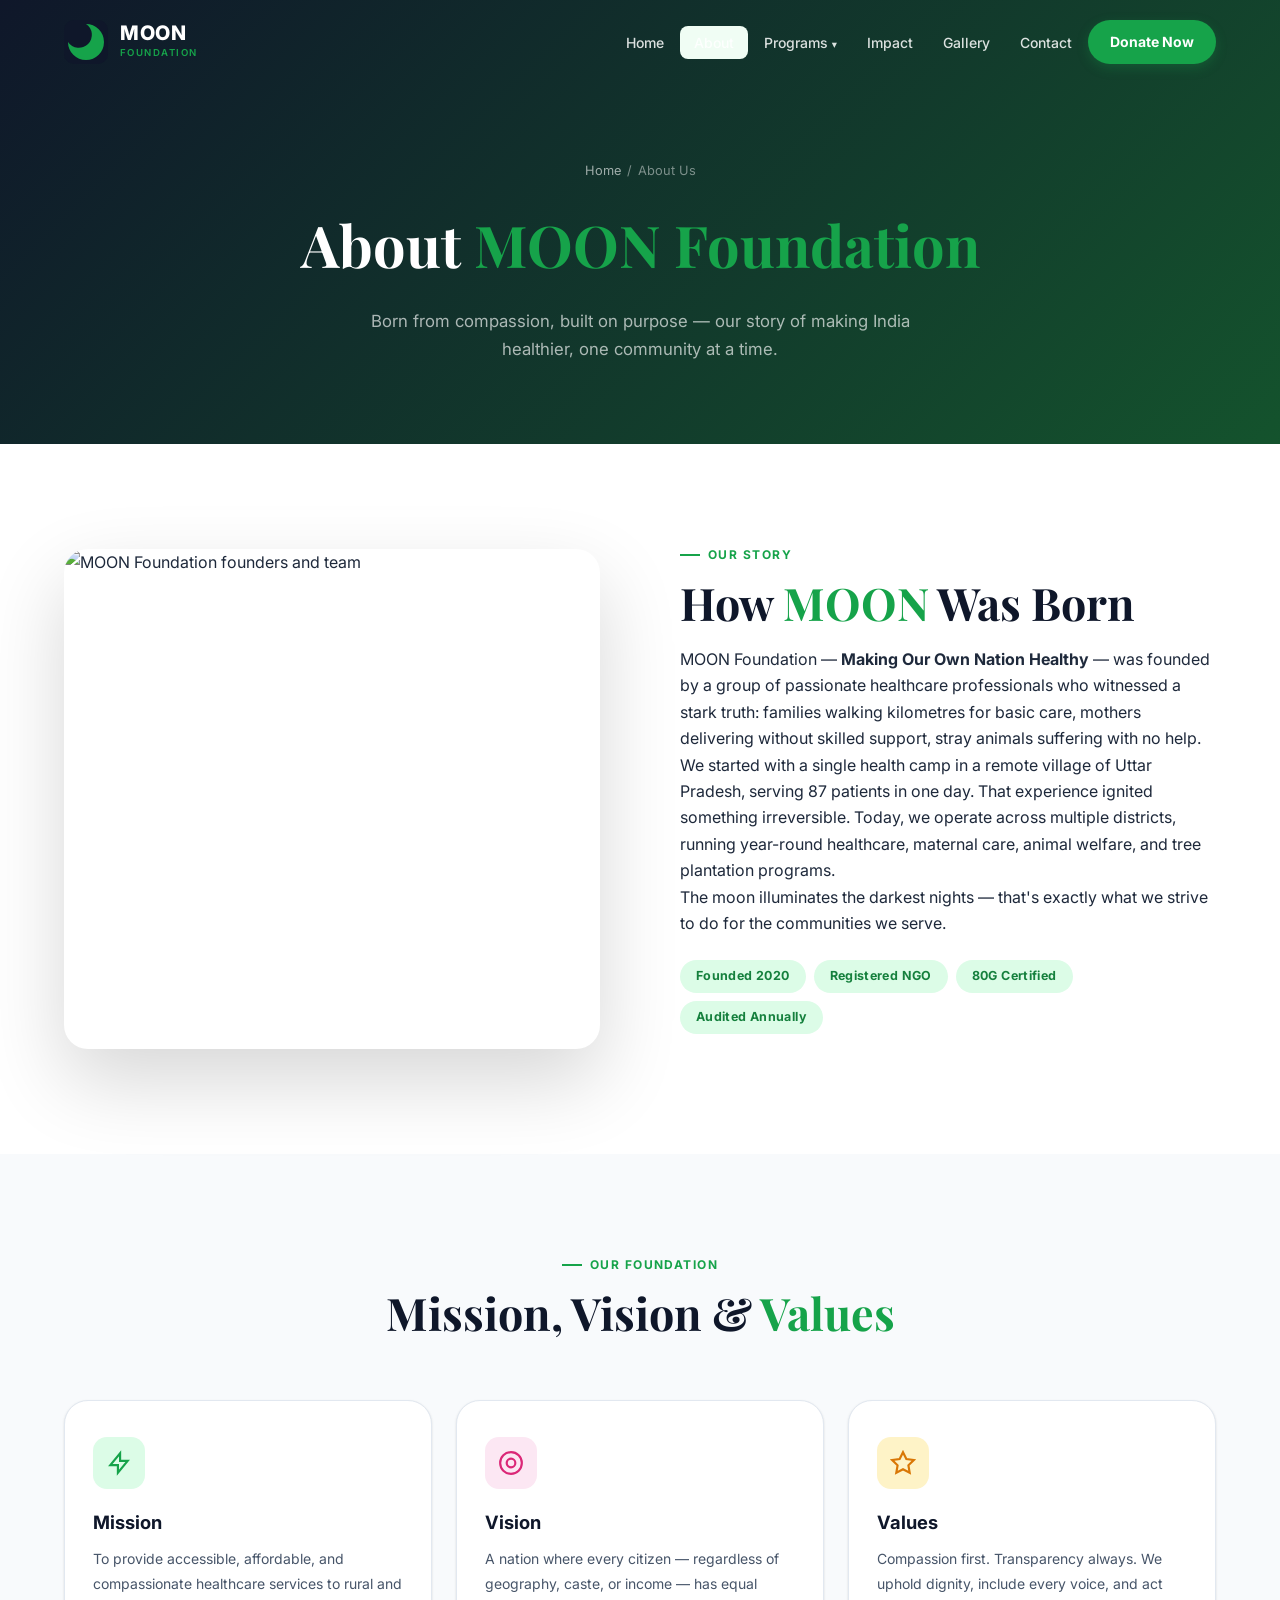
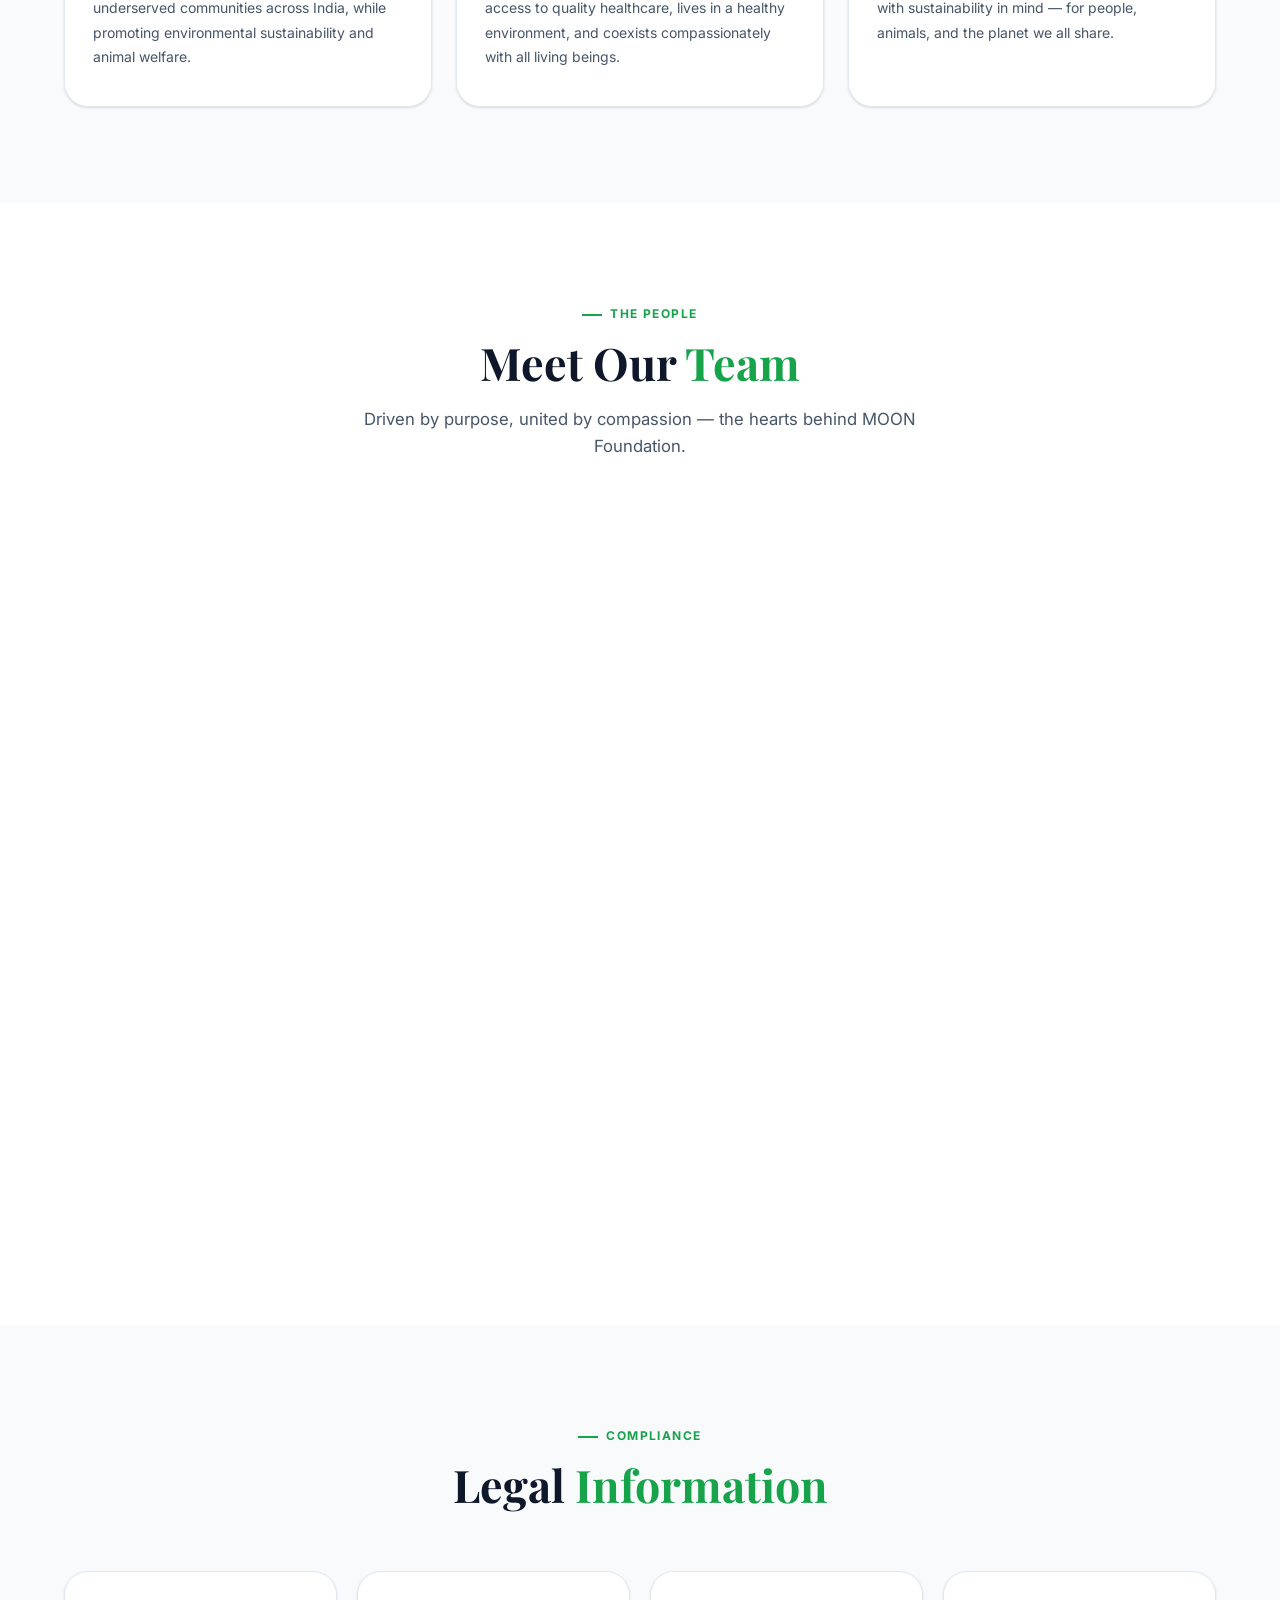
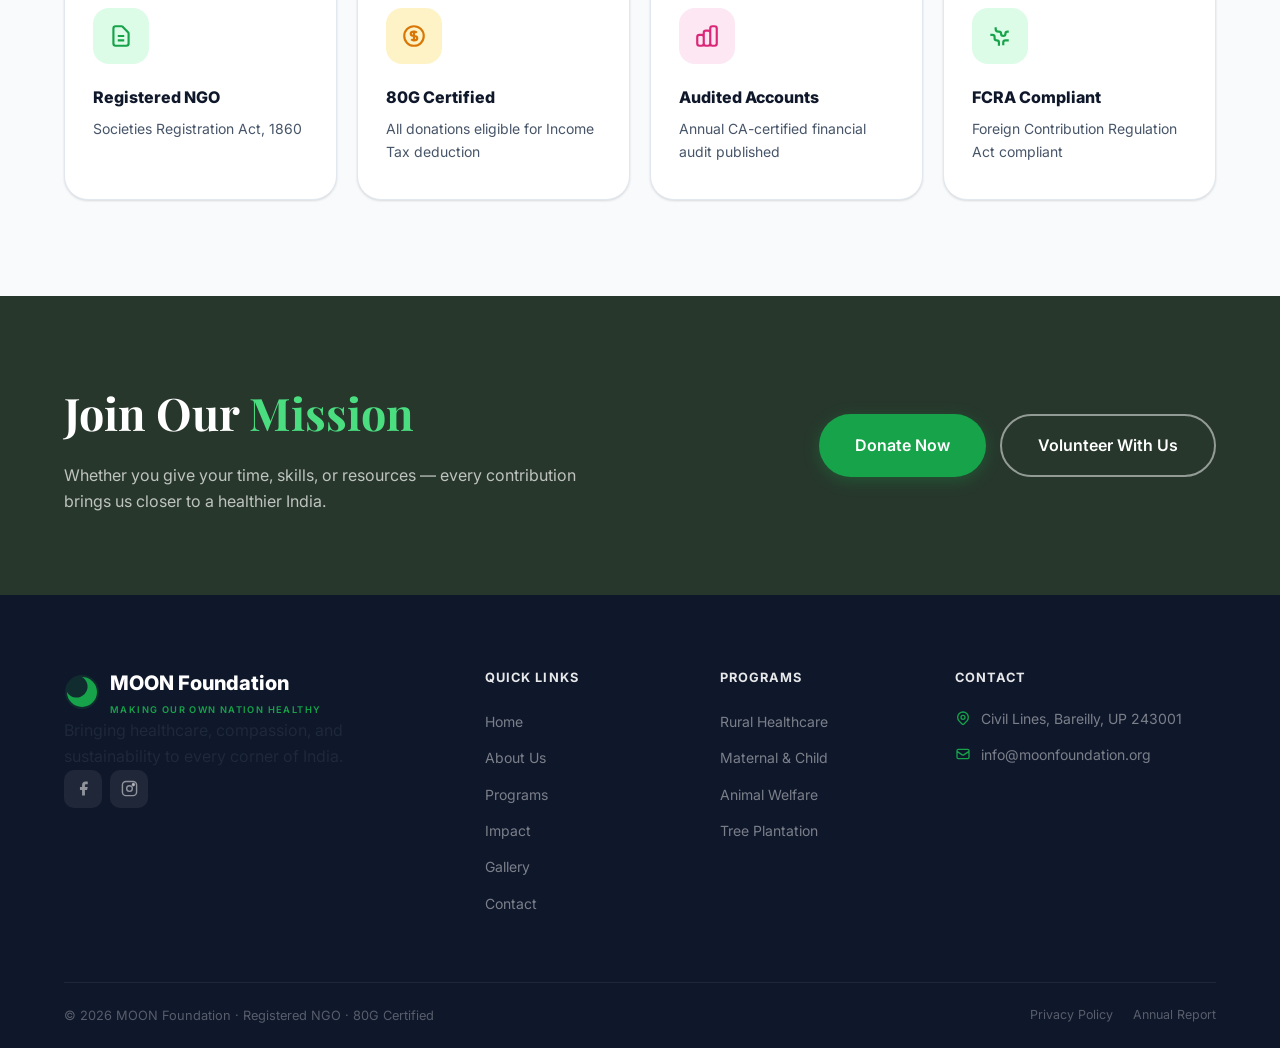
==== commit 983b82f6: "Complete redesign v2: professional layout, real images, Razorpay payment - Full design system rebuil" ====
--- a/about.html
+++ b/about.html
@@ -1,265 +1,135 @@
 <!DOCTYPE html>
 <html lang="en">
 <head>
-  <meta charset="UTF-8" />
-  <meta name="viewport" content="width=device-width, initial-scale=1.0" />
+  <meta charset="UTF-8"/><meta name="viewport" content="width=device-width,initial-scale=1.0"/>
   <title>About Us – MOON Foundation</title>
-  <meta name="description" content="Learn about the MOON Foundation — our story, mission, vision, and the dedicated team making healthcare accessible across India." />
-  <link rel="stylesheet" href="css/style.css" />
-  <link rel="stylesheet" href="css/animations.css" />
-  <link href="https://fonts.googleapis.com/css2?family=Poppins:wght@300;400;500;600;700;800&family=Playfair+Display:wght@700;800&display=swap" rel="stylesheet" />
-  <link rel="icon" href="assets/favicon.svg" type="image/svg+xml" />
+  <link rel="icon" href="assets/favicon.svg" type="image/svg+xml"/>
+  <link rel="preconnect" href="https://fonts.googleapis.com"/>
+  <link href="https://fonts.googleapis.com/css2?family=Inter:wght@400;500;600;700;800&family=Playfair+Display:wght@700;800&display=swap" rel="stylesheet"/>
+  <link rel="stylesheet" href="css/style.css"/><link rel="stylesheet" href="css/animations.css"/>
 </head>
 <body>
+<nav id="nav" class="scrolled"><div class="container"><div class="nav-inner">
+  <a href="index.html" class="nav-logo"><svg viewBox="0 0 44 44" fill="none" style="width:44px;height:44px;border-radius:10px;background:#0f172a"><path d="M22 4 A18 18 0 1 1 4 22 A13 13 0 1 0 22 4Z" fill="#16a34a"/></svg><div class="nav-logo-text"><span class="name">MOON</span><span class="tag">Foundation</span></div></a>
+  <ul class="nav-links" id="navLinks">
+    <li><a href="index.html">Home</a></li><li><a href="about.html" class="active">About</a></li>
+    <li class="nav-drop"><a href="programs.html">Programs</a><ul class="drop-menu"><li><a href="programs.html#healthcare">Rural Healthcare</a></li><li><a href="programs.html#maternal">Maternal & Child</a></li><li><a href="programs.html#animal">Animal Welfare</a></li><li><a href="programs.html#trees">Tree Plantation</a></li></ul></li>
+    <li><a href="impact.html">Impact</a></li><li><a href="gallery.html">Gallery</a></li><li><a href="contact.html">Contact</a></li>
+    <li><a href="donate.html" class="btn btn-primary nav-donate">Donate Now</a></li>
+  </ul>
+  <button class="hamburger" id="hbg"><span></span><span></span><span></span></button>
+</div></div></nav>
 
-  <!-- NAVBAR -->
-  <nav id="navbar" class="scrolled">
-    <div class="nav-container">
-      <a href="index.html" class="nav-brand">
-        <div class="brand-logo"><svg viewBox="0 0 48 48" fill="none"><circle cx="24" cy="24" r="22" stroke="#2ecc71" stroke-width="2" opacity="0.4"/><path d="M24 4 A20 20 0 1 1 4 24 A15 15 0 1 0 24 4 Z" fill="#2ecc71"/></svg></div>
-        <div class="brand-text"><span class="brand-name">MOON</span><span class="brand-tagline">Foundation</span></div>
-      </a>
-      <ul class="nav-links" id="navLinks">
-        <li><a href="index.html">Home</a></li>
-        <li><a href="about.html" class="active">About</a></li>
-        <li class="dropdown"><a href="programs.html">Programs <span class="arrow">▾</span></a>
-          <ul class="dropdown-menu">
-            <li><a href="programs.html#healthcare">Rural Healthcare</a></li>
-            <li><a href="programs.html#maternal">Maternal & Child</a></li>
-            <li><a href="programs.html#animal">Animal Welfare</a></li>
-            <li><a href="programs.html#trees">Tree Plantation</a></li>
-          </ul>
-        </li>
-        <li><a href="impact.html">Impact</a></li>
-        <li><a href="gallery.html">Gallery</a></li>
-        <li><a href="contact.html">Contact</a></li>
-        <li><a href="donate.html" class="btn-donate">Donate Now</a></li>
-      </ul>
-      <button class="hamburger" id="hamburger"><span></span><span></span><span></span></button>
-    </div>
-  </nav>
+<section class="page-hero">
+  <div class="container">
+    <div class="breadcrumb"><a href="index.html">Home</a><span>/</span>About Us</div>
+    <h1>About <span class="highlight">MOON Foundation</span></h1>
+    <p>Born from compassion, built on purpose — our story of making India healthier, one community at a time.</p>
+  </div>
+</section>
 
-  <!-- PAGE HERO -->
-  <section class="page-hero">
-    <div class="container">
-      <div class="breadcrumb"><a href="index.html">Home</a><span>/</span>About Us</div>
-      <h1>About <span class="gradient-text">MOON Foundation</span></h1>
-      <p>Born from compassion, built on purpose — our story of making India healthier, one community at a time.</p>
-    </div>
-  </section>
-
-  <!-- STORY -->
-  <section class="about-story">
-    <div class="container">
-      <div class="story-inner">
-        <div class="story-image-box reveal-left">🌙</div>
-        <div class="story-text reveal-right">
-          <span class="section-label">Our Story</span>
-          <h2>How <span class="gradient-text">MOON</span> Was Born</h2>
-          <p>MOON Foundation — <strong>Making Our Own Nation Healthy</strong> — was founded by a group of passionate healthcare professionals and social workers who witnessed the stark reality of rural India: families walking kilometres for basic medical care, mothers delivering without skilled support, and stray animals suffering with no care.</p>
-          <p>We started with a single health camp in a remote village of Uttar Pradesh, serving 87 patients in one day. That experience ignited something irreversible. Today, we operate across multiple districts, running year-round healthcare drives, maternal care programs, animal rescue operations, and tree plantation campaigns.</p>
-          <p>The moon illuminates the darkest nights — that's exactly what we strive to do for the communities we serve.</p>
-          <div class="mission-values" style="margin-top:24px">
-            <div class="value-tag">Founded 2020</div>
-            <div class="value-tag">Registered NGO</div>
-            <div class="value-tag">80G Certified</div>
-            <div class="value-tag">FCRA Compliant</div>
-          </div>
+<!-- STORY -->
+<section class="section">
+  <div class="container">
+    <div class="story-split">
+      <div class="story-img sr-l"><img src="https://images.unsplash.com/photo-1559839734-2b71ea197ec2?auto=format&fit=crop&w=800&q=80" alt="MOON Foundation founders and team" loading="lazy"/></div>
+      <div class="sr-r">
+        <span class="eyebrow">Our Story</span>
+        <h2 class="section-title">How <span class="highlight">MOON</span> Was Born</h2>
+        <p>MOON Foundation — <strong>Making Our Own Nation Healthy</strong> — was founded by a group of passionate healthcare professionals who witnessed a stark truth: families walking kilometres for basic care, mothers delivering without skilled support, stray animals suffering with no help.</p>
+        <p>We started with a single health camp in a remote village of Uttar Pradesh, serving 87 patients in one day. That experience ignited something irreversible. Today, we operate across multiple districts, running year-round healthcare, maternal care, animal welfare, and tree plantation programs.</p>
+        <p>The moon illuminates the darkest nights — that's exactly what we strive to do for the communities we serve.</p>
+        <div class="mission-tags" style="margin-top:24px">
+          <span class="mission-tag">Founded 2020</span>
+          <span class="mission-tag">Registered NGO</span>
+          <span class="mission-tag">80G Certified</span>
+          <span class="mission-tag">Audited Annually</span>
         </div>
       </div>
     </div>
-  </section>
+  </div>
+</section>
 
-  <!-- MISSION VISION VALUES -->
-  <section class="section-pad bg-light">
-    <div class="container">
-      <div class="section-header reveal">
-        <span class="section-label">Our Foundation</span>
-        <h2>Mission, Vision & <span class="gradient-text">Values</span></h2>
+<!-- MVV -->
+<section class="section bg-pale">
+  <div class="container">
+    <div class="section-head sr">
+      <span class="eyebrow">Our Foundation</span>
+      <h2 class="section-title">Mission, Vision & <span class="highlight">Values</span></h2>
+    </div>
+    <div class="mvv-grid">
+      <div class="mvv-card sr d1">
+        <div class="mvv-icon" style="background:#dcfce7"><svg fill="none" viewBox="0 0 24 24" stroke="#16a34a" stroke-width="2" style="width:26px;height:26px"><path d="M13 10V3L4 14h7v7l9-11h-7z"/></svg></div>
+        <h3>Mission</h3>
+        <p>To provide accessible, affordable, and compassionate healthcare services to rural and underserved communities across India, while promoting environmental sustainability and animal welfare.</p>
       </div>
-      <div style="display:grid;grid-template-columns:repeat(3,1fr);gap:28px;" class="mvv-grid">
-        <div class="pillar-card reveal delay-1">
-          <div class="pillar-icon-wrap" style="--c:#2ecc71">
-            <svg viewBox="0 0 48 48" fill="none"><path d="M24 8L8 40h32L24 8z" fill="currentColor" opacity="0.8"/></svg>
-          </div>
-          <h3>Mission</h3>
-          <p>To provide accessible, affordable, and compassionate healthcare services to rural and underserved communities across India, while promoting environmental sustainability and animal welfare.</p>
-        </div>
-        <div class="pillar-card reveal delay-2">
-          <div class="pillar-icon-wrap" style="--c:#e74c8b">
-            <svg viewBox="0 0 48 48" fill="none"><circle cx="24" cy="24" r="16" stroke="currentColor" stroke-width="3"/><circle cx="24" cy="24" r="6" fill="currentColor"/></svg>
-          </div>
-          <h3>Vision</h3>
-          <p>A nation where every citizen — regardless of geography, caste, or economic status — has equal access to quality healthcare, lives in a healthy environment, and coexists compassionately with all living beings.</p>
-        </div>
-        <div class="pillar-card reveal delay-3">
-          <div class="pillar-icon-wrap" style="--c:#f39c12">
-            <svg viewBox="0 0 48 48" fill="none"><path d="M24 6l4.5 9 10 1.5-7.2 7 1.7 10L24 29l-9 4.5 1.7-10L9.5 16.5l10-1.5z" fill="currentColor"/></svg>
-          </div>
-          <h3>Values</h3>
-          <p>Compassion first. Transparency always. We uphold dignity, include every voice, and act with sustainability in mind — for people, animals, and the planet we all share.</p>
-        </div>
+      <div class="mvv-card sr d2">
+        <div class="mvv-icon" style="background:#fce7f3"><svg fill="none" viewBox="0 0 24 24" stroke="#db2777" stroke-width="2" style="width:26px;height:26px"><circle cx="12" cy="12" r="10"/><circle cx="12" cy="12" r="4"/></svg></div>
+        <h3>Vision</h3>
+        <p>A nation where every citizen — regardless of geography, caste, or income — has equal access to quality healthcare, lives in a healthy environment, and coexists compassionately with all living beings.</p>
+      </div>
+      <div class="mvv-card sr d3">
+        <div class="mvv-icon" style="background:#fef3c7"><svg fill="none" viewBox="0 0 24 24" stroke="#d97706" stroke-width="2" style="width:26px;height:26px"><path d="M12 2l3.09 6.26L22 9.27l-5 4.87 1.18 6.88L12 17.77l-6.18 3.25L7 14.14 2 9.27l6.91-1.01L12 2z"/></svg></div>
+        <h3>Values</h3>
+        <p>Compassion first. Transparency always. We uphold dignity, include every voice, and act with sustainability in mind — for people, animals, and the planet we all share.</p>
       </div>
     </div>
-  </section>
+  </div>
+</section>
 
-  <!-- WHAT MAKES US DIFFERENT -->
-  <section class="section-pad">
-    <div class="container">
-      <div class="section-header reveal">
-        <span class="section-label">Why Choose Us</span>
-        <h2>What Makes <span class="gradient-text">Us Different</span></h2>
+<!-- TEAM -->
+<section class="section">
+  <div class="container">
+    <div class="section-head sr">
+      <span class="eyebrow">The People</span>
+      <h2 class="section-title">Meet Our <span class="highlight">Team</span></h2>
+      <p class="section-sub">Driven by purpose, united by compassion — the hearts behind MOON Foundation.</p>
+    </div>
+    <div class="team-grid">
+      <div class="team-card">
+        <div class="team-img"><img src="https://images.unsplash.com/photo-1612349317150-e413f6a5b16d?auto=format&fit=crop&w=400&h=250&q=80" alt="Dr. Abhay Kumar" loading="lazy"/></div>
+        <div class="team-body"><h4>Dr. Abhay Kumar</h4><span class="role">Founder & President</span><p>MBBS, MD — 15+ years in rural healthcare. Visionary behind MOON's founding mission.</p></div>
       </div>
-      <div style="display:grid;grid-template-columns:1fr 1fr;gap:40px;align-items:center">
-        <div>
-          <div class="prog-feature reveal">
-            <div class="prog-check">✓</div>
-            <div><strong style="color:var(--navy);display:block;margin-bottom:4px">100% Ground Presence</strong><p>We don't just donate — we show up. Every camp, every rescue, every drive is hands-on.</p></div>
-          </div>
-          <div class="prog-feature reveal delay-1">
-            <div class="prog-check">✓</div>
-            <div><strong style="color:var(--navy);display:block;margin-bottom:4px">Verified Transparency</strong><p>All funds are audited. We publish annual reports and impact statements publicly.</p></div>
-          </div>
-          <div class="prog-feature reveal delay-2">
-            <div class="prog-check">✓</div>
-            <div><strong style="color:var(--navy);display:block;margin-bottom:4px">Community-Led Approach</strong><p>Local leaders, ASHA workers, and community volunteers are our backbone — not outsiders.</p></div>
-          </div>
-          <div class="prog-feature reveal delay-3">
-            <div class="prog-check">✓</div>
-            <div><strong style="color:var(--navy);display:block;margin-bottom:4px">Multi-Sector Impact</strong><p>Healthcare, maternal care, animals, trees — we address interconnected needs holistically.</p></div>
-          </div>
-          <div class="prog-feature reveal delay-4">
-            <div class="prog-check">✓</div>
-            <div><strong style="color:var(--navy);display:block;margin-bottom:4px">Tax Benefits for Donors</strong><p>All donations are eligible for 80G tax deductions under the Income Tax Act.</p></div>
-          </div>
-        </div>
-        <div style="background:linear-gradient(135deg,#d5f5e3,#a9dfbf);border-radius:var(--radius);height:400px;display:flex;align-items:center;justify-content:center;font-size:8rem;" class="reveal-right">🌿</div>
+      <div class="team-card">
+        <div class="team-img"><img src="https://images.unsplash.com/photo-1594824476967-48c8b964273f?auto=format&fit=crop&w=400&h=250&q=80" alt="Dr. Priya Sharma" loading="lazy"/></div>
+        <div class="team-body"><h4>Dr. Priya Sharma</h4><span class="role">Head – Maternal Health</span><p>Obstetrics & Gynaecology specialist. Leads all maternity and child health drives.</p></div>
+      </div>
+      <div class="team-card">
+        <div class="team-img"><img src="https://images.unsplash.com/photo-1560250097-0b93528c311a?auto=format&fit=crop&w=400&h=250&q=80" alt="Rahul Gupta" loading="lazy"/></div>
+        <div class="team-body"><h4>Rahul Gupta</h4><span class="role">Head – Operations</span><p>MBA in Social Entrepreneurship. Coordinates logistics, volunteers, and ground events.</p></div>
+      </div>
+      <div class="team-card">
+        <div class="team-img"><img src="https://images.unsplash.com/photo-1573496359142-b8d87734a5a2?auto=format&fit=crop&w=400&h=250&q=80" alt="Neha Singh" loading="lazy"/></div>
+        <div class="team-body"><h4>Neha Singh</h4><span class="role">Head – Environment</span><p>Environmental scientist driving tree plantation campaigns and school green programs.</p></div>
+      </div>
+      <div class="team-card">
+        <div class="team-img"><img src="https://images.unsplash.com/photo-1537368910025-700350fe46c7?auto=format&fit=crop&w=400&h=250&q=80" alt="Dr. Vikram Patel" loading="lazy"/></div>
+        <div class="team-body"><h4>Dr. Vikram Patel</h4><span class="role">Head – Animal Welfare</span><p>Veterinary surgeon. Leads rescue, treatment, and rehabilitation of animals in need.</p></div>
+      </div>
+      <div class="team-card">
+        <div class="team-img"><img src="https://images.unsplash.com/photo-1580489944761-15a19d654956?auto=format&fit=crop&w=400&h=250&q=80" alt="Anjali Verma" loading="lazy"/></div>
+        <div class="team-body"><h4>Anjali Verma</h4><span class="role">Head – Community Outreach</span><p>Social worker with 10+ years connecting NGO programs with remote villages.</p></div>
       </div>
     </div>
-  </section>
+  </div>
+</section>
 
-  <!-- TEAM -->
-  <section class="section-pad bg-light">
-    <div class="container">
-      <div class="section-header reveal">
-        <span class="section-label">The People</span>
-        <h2>Meet Our <span class="gradient-text">Team</span></h2>
-        <p>Driven by purpose, united by compassion — the hearts and minds behind MOON Foundation.</p>
-      </div>
-      <div class="team-grid">
-        <div class="team-card reveal delay-1">
-          <div class="team-avatar" style="background:linear-gradient(135deg,#2ecc71,#1aab5c)">D</div>
-          <h4>Dr. Abhay Kumar</h4>
-          <span>Founder & President</span>
-          <p>MBBS, MD — 15+ years in rural healthcare. Visionary behind MOON's founding mission.</p>
-        </div>
-        <div class="team-card reveal delay-2">
-          <div class="team-avatar" style="background:linear-gradient(135deg,#e74c8b,#c0392b)">P</div>
-          <h4>Dr. Priya Sharma</h4>
-          <span>Head – Maternal Health</span>
-          <p>Obstetrics & Gynaecology specialist. Leads all maternity and child health drives.</p>
-        </div>
-        <div class="team-card reveal delay-3">
-          <div class="team-avatar" style="background:linear-gradient(135deg,#f39c12,#e67e22)">R</div>
-          <h4>Rahul Gupta</h4>
-          <span>Head – Operations</span>
-          <p>MBA in Social Entrepreneurship. Coordinates logistics, volunteers, and ground events.</p>
-        </div>
-        <div class="team-card reveal delay-1">
-          <div class="team-avatar" style="background:linear-gradient(135deg,#27ae60,#1e8449)">N</div>
-          <h4>Neha Singh</h4>
-          <span>Head – Environment</span>
-          <p>Environmental scientist driving tree plantation campaigns and green school programs.</p>
-        </div>
-        <div class="team-card reveal delay-2">
-          <div class="team-avatar" style="background:linear-gradient(135deg,#8e44ad,#6c3483)">V</div>
-          <h4>Dr. Vikram Patel</h4>
-          <span>Head – Animal Welfare</span>
-          <p>Veterinary surgeon. Leads rescue, treatment, and rehabilitation of animals in need.</p>
-        </div>
-        <div class="team-card reveal delay-3">
-          <div class="team-avatar" style="background:linear-gradient(135deg,#2980b9,#1a6fa8)">A</div>
-          <h4>Anjali Verma</h4>
-          <span>Head – Community Outreach</span>
-          <p>Social worker with 10+ years of experience connecting NGO programs with remote villages.</p>
-        </div>
-      </div>
+<!-- LEGAL -->
+<section class="section bg-pale">
+  <div class="container">
+    <div class="section-head sr"><span class="eyebrow">Compliance</span><h2 class="section-title">Legal <span class="highlight">Information</span></h2></div>
+    <div style="display:grid;grid-template-columns:repeat(4,1fr);gap:20px">
+      <div class="impact-card sr d1"><div class="impact-card-icon" style="background:#dcfce7"><svg fill="none" viewBox="0 0 24 24" stroke="#16a34a" stroke-width="2" style="width:26px;height:26px"><path d="M9 12h6m-6 4h6m2 5H7a2 2 0 01-2-2V5a2 2 0 012-2h5.586a1 1 0 01.707.293l5.414 5.414a1 1 0 01.293.707V19a2 2 0 01-2 2z"/></svg></div><h3 style="font-size:1rem">Registered NGO</h3><p>Societies Registration Act, 1860</p></div>
+      <div class="impact-card sr d2"><div class="impact-card-icon" style="background:#fef3c7"><svg fill="none" viewBox="0 0 24 24" stroke="#d97706" stroke-width="2" style="width:26px;height:26px"><path d="M12 8c-1.657 0-3 .895-3 2s1.343 2 3 2 3 .895 3 2-1.343 2-3 2m0-8c1.11 0 2.08.402 2.599 1M12 8V7m0 1v8m0 0v1m0-1c-1.11 0-2.08-.402-2.599-1M21 12a9 9 0 11-18 0 9 9 0 0118 0z"/></svg></div><h3 style="font-size:1rem">80G Certified</h3><p>All donations eligible for Income Tax deduction</p></div>
+      <div class="impact-card sr d3"><div class="impact-card-icon" style="background:#fce7f3"><svg fill="none" viewBox="0 0 24 24" stroke="#db2777" stroke-width="2" style="width:26px;height:26px"><path d="M9 19v-6a2 2 0 00-2-2H5a2 2 0 00-2 2v6a2 2 0 002 2h2a2 2 0 002-2zm0 0V9a2 2 0 012-2h2a2 2 0 012 2v10m-6 0a2 2 0 002 2h2a2 2 0 002-2m0 0V5a2 2 0 012-2h2a2 2 0 012 2v14a2 2 0 01-2 2h-2a2 2 0 01-2-2z"/></svg></div><h3 style="font-size:1rem">Audited Accounts</h3><p>Annual CA-certified financial audit published</p></div>
+      <div class="impact-card sr d4"><div class="impact-card-icon" style="background:#dcfce7"><svg fill="none" viewBox="0 0 24 24" stroke="#16a34a" stroke-width="2" style="width:26px;height:26px"><path d="M3.055 11H5a2 2 0 012 2v1a2 2 0 002 2 2 2 0 012 2v2.945M8 3.935V5.5A2.5 2.5 0 0010.5 8h.5a2 2 0 012 2 2 2 0 104 0 2 2 0 012-2h1.064M15 20.488V18a2 2 0 012-2h3.064"/></svg></div><h3 style="font-size:1rem">FCRA Compliant</h3><p>Foreign Contribution Regulation Act compliant</p></div>
     </div>
-  </section>
+  </div>
+</section>
 
-  <!-- LEGAL INFO -->
-  <section class="section-pad">
-    <div class="container">
-      <div class="section-header reveal">
-        <span class="section-label">Compliance & Transparency</span>
-        <h2>Legal <span class="gradient-text">Information</span></h2>
-      </div>
-      <div style="display:grid;grid-template-columns:repeat(4,1fr);gap:24px">
-        <div class="impact-card reveal delay-1">
-          <div class="impact-card-icon">📋</div>
-          <h3 style="font-size:1rem">Registered NGO</h3>
-          <p>Registered under the Societies Registration Act, 1860</p>
-        </div>
-        <div class="impact-card reveal delay-2">
-          <div class="impact-card-icon">💰</div>
-          <h3 style="font-size:1rem">80G Certified</h3>
-          <p>All donations eligible for Income Tax deduction</p>
-        </div>
-        <div class="impact-card reveal delay-3">
-          <div class="impact-card-icon">📊</div>
-          <h3 style="font-size:1rem">Audited Accounts</h3>
-          <p>Annual financial audit by certified chartered accountants</p>
-        </div>
-        <div class="impact-card reveal delay-4">
-          <div class="impact-card-icon">🌐</div>
-          <h3 style="font-size:1rem">FCRA Compliant</h3>
-          <p>Compliant with Foreign Contribution Regulation Act</p>
-        </div>
-      </div>
-    </div>
-  </section>
+<section class="donate-banner"><div class="donate-banner-bg"></div><div class="donate-banner-overlay"></div><div class="container"><div class="donate-banner-inner"><div class="donate-banner-text"><h2>Join Our <span style="color:#4ade80">Mission</span></h2><p>Whether you give your time, skills, or resources — every contribution brings us closer to a healthier India.</p></div><div class="donate-banner-btns"><a href="donate.html" class="btn btn-primary btn-lg">Donate Now</a><a href="contact.html" class="btn btn-outline-w btn-lg">Volunteer With Us</a></div></div></div></section>
 
-  <!-- DONATE CTA -->
-  <section class="donate-cta">
-    <div class="container">
-      <div class="donate-cta-inner">
-        <div class="donate-cta-text">
-          <h2>Join Our <span class="gradient-text">Mission</span></h2>
-          <p>Whether you give your time, skills, or resources — every contribution brings us closer to a healthier India.</p>
-        </div>
-        <div class="donate-cta-action">
-          <a href="donate.html" class="btn-primary btn-large">Donate Now</a>
-          <a href="contact.html" class="btn-outline-white">Volunteer With Us</a>
-        </div>
-      </div>
-    </div>
-  </section>
-
-  <!-- FOOTER -->
-  <footer class="footer">
-    <div class="container">
-      <div class="footer-grid">
-        <div class="footer-brand">
-          <div class="nav-brand" style="margin-bottom:1rem">
-            <div class="brand-logo"><svg viewBox="0 0 48 48" fill="none"><circle cx="24" cy="24" r="22" stroke="#2ecc71" stroke-width="2" opacity="0.4"/><path d="M24 4 A20 20 0 1 1 4 24 A15 15 0 1 0 24 4 Z" fill="#2ecc71"/></svg></div>
-            <div class="brand-text"><span class="brand-name">MOON</span><span class="brand-tagline">Foundation</span></div>
-          </div>
-          <p>Making Our Own Nation Healthy — bringing healthcare, compassion, and sustainability to every corner of India.</p>
-          <div class="social-links">
-            <a href="#" class="social-link"><svg viewBox="0 0 24 24" fill="currentColor"><path d="M18 2h-3a5 5 0 0 0-5 5v3H7v4h3v8h4v-8h3l1-4h-4V7a1 1 0 0 1 1-1h3z"/></svg></a>
-            <a href="#" class="social-link"><svg viewBox="0 0 24 24" fill="none" stroke="currentColor" stroke-width="2"><rect x="2" y="2" width="20" height="20" rx="5"/><circle cx="12" cy="12" r="4"/><circle cx="17.5" cy="6.5" r="1" fill="currentColor"/></svg></a>
-            <a href="#" class="social-link"><svg viewBox="0 0 24 24" fill="currentColor"><path d="M23 3a10.9 10.9 0 0 1-3.14 1.53 4.48 4.48 0 0 0-7.86 3v1A10.66 10.66 0 0 1 3 4s-4 9 5 13a11.64 11.64 0 0 1-7 2c9 5 20 0 20-11.5a4.5 4.5 0 0 0-.08-.83A7.72 7.72 0 0 0 23 3z"/></svg></a>
-          </div>
-        </div>
-        <div class="footer-col"><h4>Quick Links</h4><ul><li><a href="index.html">Home</a></li><li><a href="about.html">About Us</a></li><li><a href="programs.html">Programs</a></li><li><a href="impact.html">Impact</a></li><li><a href="gallery.html">Gallery</a></li><li><a href="contact.html">Contact</a></li></ul></div>
-        <div class="footer-col"><h4>Programs</h4><ul><li><a href="programs.html#healthcare">Rural Healthcare</a></li><li><a href="programs.html#maternal">Maternal & Child</a></li><li><a href="programs.html#animal">Animal Welfare</a></li><li><a href="programs.html#trees">Tree Plantation</a></li><li><a href="donate.html">Donate</a></li></ul></div>
-        <div class="footer-col"><h4>Contact</h4><ul class="contact-list"><li><svg viewBox="0 0 24 24" fill="none" stroke="currentColor" stroke-width="2"><path d="M21 10c0 7-9 13-9 13s-9-6-9-13a9 9 0 0 1 18 0z"/><circle cx="12" cy="10" r="3"/></svg>Bareilly, Uttar Pradesh, India</li><li><svg viewBox="0 0 24 24" fill="none" stroke="currentColor" stroke-width="2"><path d="M4 4h16c1.1 0 2 .9 2 2v12c0 1.1-.9 2-2 2H4c-1.1 0-2-.9-2-2V6c0-1.1.9-2 2-2z"/><polyline points="22,6 12,13 2,6"/></svg>info@moonfoundation.org</li><li><svg viewBox="0 0 24 24" fill="none" stroke="currentColor" stroke-width="2"><path d="M22 16.92v3a2 2 0 0 1-2.18 2 19.79 19.79 0 0 1-8.63-3.07A19.5 19.5 0 0 1 4.69 12 19.79 19.79 0 0 1 1.61 3.39 2 2 0 0 1 3.6 1.21h3a2 2 0 0 1 2 1.72c.127.96.361 1.903.7 2.81a2 2 0 0 1-.45 2.11L7.91 8.96a16 16 0 0 0 6 6l.92-.92a2 2 0 0 1 2.11-.45c.907.339 1.85.573 2.81.7A2 2 0 0 1 22 16.92z"/></svg>+91 98765 43210</li></ul></div>
-      </div>
-      <div class="footer-bottom"><p>© 2026 MOON Foundation. All rights reserved. | Registered NGO | Making Our Own Nation Healthy</p><div class="footer-bottom-links"><a href="#">Privacy Policy</a><a href="#">Terms of Use</a><a href="#">80G Certificate</a></div></div>
-    </div>
-  </footer>
-
-  <button class="back-to-top" id="backToTop">↑</button>
-  <script src="js/main.js"></script>
-</body>
-</html>
+<footer class="footer"><div class="container"><div class="footer-grid"><div><div class="footer-logo"><svg viewBox="0 0 36 36" fill="none" style="width:36px;height:36px"><circle cx="18" cy="18" r="17" fill="#16a34a" opacity=".15"/><path d="M18 3 A15 15 0 1 1 3 18 A11 11 0 1 0 18 3Z" fill="#16a34a"/></svg><div><span class="name">MOON Foundation</span><span class="tag">Making Our Own Nation Healthy</span></div></div><p>Bringing healthcare, compassion, and sustainability to every corner of India.</p><div class="socials"><a href="#" class="social-btn"><svg viewBox="0 0 24 24" fill="currentColor"><path d="M18 2h-3a5 5 0 00-5 5v3H7v4h3v8h4v-8h3l1-4h-4V7a1 1 0 011-1h3z"/></svg></a><a href="#" class="social-btn"><svg viewBox="0 0 24 24" fill="none" stroke="currentColor" stroke-width="2"><rect x="2" y="2" width="20" height="20" rx="5"/><circle cx="12" cy="12" r="4"/><circle cx="17.5" cy="6.5" r="1.5" fill="currentColor"/></svg></a></div></div><div class="footer-col"><h4>Quick Links</h4><ul><li><a href="index.html">Home</a></li><li><a href="about.html">About Us</a></li><li><a href="programs.html">Programs</a></li><li><a href="impact.html">Impact</a></li><li><a href="gallery.html">Gallery</a></li><li><a href="contact.html">Contact</a></li></ul></div><div class="footer-col"><h4>Programs</h4><ul><li><a href="programs.html#healthcare">Rural Healthcare</a></li><li><a href="programs.html#maternal">Maternal & Child</a></li><li><a href="programs.html#animal">Animal Welfare</a></li><li><a href="programs.html#trees">Tree Plantation</a></li></ul></div><div class="footer-col"><h4>Contact</h4><div class="footer-contact-item"><svg fill="none" viewBox="0 0 24 24" stroke="currentColor" stroke-width="2"><path d="M17.657 16.657L13.414 20.9a2 2 0 01-2.827 0l-4.244-4.243a8 8 0 1111.314 0z"/><path d="M15 11a3 3 0 11-6 0 3 3 0 016 0z"/></svg><span>Civil Lines, Bareilly, UP 243001</span></div><div class="footer-contact-item"><svg fill="none" viewBox="0 0 24 24" stroke="currentColor" stroke-width="2"><path d="M3 8l7.89 5.26a2 2 0 002.22 0L21 8M5 19h14a2 2 0 002-2V7a2 2 0 00-2-2H5a2 2 0 00-2 2v10a2 2 0 002 2z"/></svg><span>info@moonfoundation.org</span></div></div></div><div class="footer-bottom"><p>© 2026 MOON Foundation · Registered NGO · 80G Certified</p><div class="footer-bottom-links"><a href="#">Privacy Policy</a><a href="#">Annual Report</a></div></div></div></footer>
+<button id="btt"><svg fill="none" viewBox="0 0 24 24" stroke="currentColor" stroke-width="2.5"><path d="M5 10l7-7 7 7M12 3v18"/></svg></button>
+<script src="js/main.js"></script>
+</body></html>
--- a/css/style.css
+++ b/css/style.css
@@ -1,525 +1,590 @@
-/* ===== MOON FOUNDATION – MASTER STYLESHEET ===== */
+/* ============================================================
+   MOON FOUNDATION — PROFESSIONAL STYLESHEET v2.0
+   ============================================================ */
 
 :root {
-  --green: #2ecc71;
-  --green-dark: #1aab5c;
-  --green-light: #d5f5e3;
-  --pink: #e74c8b;
-  --orange: #f39c12;
-  --navy: #0d1b2a;
-  --dark: #1a1a2e;
-  --text: #2c3e50;
-  --text-light: #6b7280;
-  --white: #ffffff;
-  --bg-light: #f8fffe;
-  --bg-card: #ffffff;
-  --border: #e8f5ef;
-  --shadow: 0 4px 24px rgba(46,204,113,0.10);
-  --shadow-lg: 0 16px 48px rgba(46,204,113,0.15);
-  --radius: 16px;
-  --radius-sm: 10px;
-  --font: 'Poppins', sans-serif;
-  --font-display: 'Playfair Display', serif;
-  --transition: 0.3s cubic-bezier(0.4, 0, 0.2, 1);
-}
-
+  --green:       #16a34a;
+  --green-dark:  #15803d;
+  --green-deep:  #14532d;
+  --green-light: #dcfce7;
+  --green-pale:  #f0fdf4;
+  --navy:        #0f172a;
+  --slate:       #1e293b;
+  --mid:         #475569;
+  --muted:       #94a3b8;
+  --border:      #e2e8f0;
+  --bg:          #f8fafc;
+  --white:       #ffffff;
+  --gold:        #d97706;
+  --gold-light:  #fef3c7;
+  --pink:        #db2777;
+  --radius-sm:   8px;
+  --radius:      14px;
+  --radius-lg:   24px;
+  --shadow-sm:   0 1px 3px rgba(0,0,0,.08), 0 1px 2px rgba(0,0,0,.06);
+  --shadow:      0 4px 16px rgba(0,0,0,.08);
+  --shadow-lg:   0 20px 60px rgba(0,0,0,.12);
+  --shadow-xl:   0 32px 80px rgba(0,0,0,.16);
+  --font:        'Inter', system-ui, sans-serif;
+  --font-serif:  'Playfair Display', Georgia, serif;
+  --ease:        cubic-bezier(.4,0,.2,1);
+  --t:           .25s;
+}
+
+/* ── Reset ─────────────────────────────────────────────────── */
 *, *::before, *::after { box-sizing: border-box; margin: 0; padding: 0; }
-
-html { scroll-behavior: smooth; font-size: 16px; }
-
-body {
-  font-family: var(--font);
-  color: var(--text);
-  background: var(--white);
-  line-height: 1.65;
-  overflow-x: hidden;
-}
-
+html { scroll-behavior: smooth; -webkit-text-size-adjust: 100%; }
+body { font-family: var(--font); color: var(--slate); background: var(--white); line-height: 1.65; overflow-x: hidden; -webkit-font-smoothing: antialiased; }
+img { display: block; max-width: 100%; object-fit: cover; }
 a { text-decoration: none; color: inherit; }
 ul { list-style: none; }
-img { max-width: 100%; display: block; }
-button { cursor: pointer; border: none; background: none; font-family: var(--font); }
-
-.container { max-width: 1200px; margin: 0 auto; padding: 0 2rem; }
-.section-pad { padding: 100px 0; }
-.bg-light { background: var(--bg-light); }
-
-/* ===== GRADIENT TEXT ===== */
-.gradient-text {
-  background: linear-gradient(135deg, var(--green) 0%, #1abc9c 50%, var(--green-dark) 100%);
-  -webkit-background-clip: text;
-  -webkit-text-fill-color: transparent;
-  background-clip: text;
-}
-
-/* ===== SECTION HEADER ===== */
-.section-header { text-align: center; margin-bottom: 60px; }
-.section-label {
+button { cursor: pointer; border: none; background: none; font: inherit; }
+input, textarea, select { font: inherit; }
+
+/* ── Layout ─────────────────────────────────────────────────── */
+.container { max-width: 1200px; margin: 0 auto; padding: 0 24px; }
+.section    { padding: 96px 0; }
+.section-sm { padding: 64px 0; }
+.bg-pale   { background: var(--bg); }
+.bg-dark   { background: var(--navy); }
+.bg-green  { background: var(--green-pale); }
+
+/* ── Typography ──────────────────────────────────────────────── */
+.eyebrow {
   display: inline-block;
-  background: var(--green-light);
-  color: var(--green-dark);
-  font-size: 0.8rem;
-  font-weight: 600;
-  letter-spacing: 2px;
-  text-transform: uppercase;
-  padding: 6px 18px;
-  border-radius: 100px;
-  margin-bottom: 16px;
-}
-.section-header h2 { font-size: clamp(2rem, 4vw, 2.8rem); font-weight: 700; margin-bottom: 16px; color: var(--navy); }
-.section-header p { color: var(--text-light); max-width: 600px; margin: 0 auto; font-size: 1.05rem; }
-
-/* ===== BUTTONS ===== */
-.btn-primary {
+  font-size: .75rem; font-weight: 700; letter-spacing: .12em;
+  text-transform: uppercase; color: var(--green);
+  margin-bottom: 12px;
+}
+.eyebrow::before { content: ''; display: inline-block; width: 20px; height: 2px; background: var(--green); vertical-align: middle; margin-right: 8px; }
+
+.section-title { font-family: var(--font-serif); font-size: clamp(2rem,4vw,2.8rem); font-weight: 700; color: var(--navy); line-height: 1.2; margin-bottom: 16px; }
+.section-sub   { font-size: 1.05rem; color: var(--mid); max-width: 560px; margin: 0 auto; }
+.section-head  { text-align: center; margin-bottom: 60px; }
+
+.serif { font-family: var(--font-serif); }
+.highlight { color: var(--green); }
+
+/* ── Buttons ─────────────────────────────────────────────────── */
+.btn {
   display: inline-flex; align-items: center; gap: 8px;
-  background: linear-gradient(135deg, var(--green), var(--green-dark));
-  color: #fff; font-weight: 600; font-size: 0.95rem;
-  padding: 14px 32px; border-radius: 100px;
-  transition: var(--transition); box-shadow: 0 4px 20px rgba(46,204,113,0.35);
+  font-size: .9rem; font-weight: 600; border-radius: 100px;
+  padding: 13px 28px; transition: all var(--t) var(--ease);
   white-space: nowrap;
 }
-.btn-primary:hover { transform: translateY(-2px); box-shadow: 0 8px 32px rgba(46,204,113,0.45); }
-
-.btn-outline {
-  display: inline-flex; align-items: center; gap: 8px;
-  border: 2px solid var(--green); color: var(--green);
-  font-weight: 600; font-size: 0.95rem;
-  padding: 12px 30px; border-radius: 100px; transition: var(--transition);
-}
+.btn-primary  { background: var(--green); color: #fff; box-shadow: 0 4px 16px rgba(22,163,74,.3); }
+.btn-primary:hover { background: var(--green-dark); transform: translateY(-2px); box-shadow: 0 8px 24px rgba(22,163,74,.4); }
+.btn-outline  { border: 2px solid var(--green); color: var(--green); }
 .btn-outline:hover { background: var(--green); color: #fff; }
-
-.btn-outline-white {
-  display: inline-flex; align-items: center; gap: 8px;
-  border: 2px solid rgba(255,255,255,0.6); color: #fff;
-  font-weight: 600; font-size: 0.95rem;
-  padding: 12px 30px; border-radius: 100px; transition: var(--transition);
-}
-.btn-outline-white:hover { background: #fff; color: var(--navy); }
-
-.btn-large { padding: 16px 40px; font-size: 1.05rem; }
-
-/* ===== PRELOADER ===== */
+.btn-white    { background: #fff; color: var(--navy); }
+.btn-white:hover { background: var(--green-light); }
+.btn-outline-w { border: 2px solid rgba(255,255,255,.5); color: #fff; }
+.btn-outline-w:hover { background: #fff; color: var(--navy); border-color: #fff; }
+.btn-lg { padding: 16px 36px; font-size: 1rem; }
+.btn-gold { background: var(--gold); color: #fff; box-shadow: 0 4px 16px rgba(217,119,6,.3); }
+.btn-gold:hover { background: #b45309; transform: translateY(-2px); }
+
+/* ── Preloader ───────────────────────────────────────────────── */
 #preloader {
   position: fixed; inset: 0; z-index: 9999;
-  background: var(--dark);
+  background: var(--navy);
   display: flex; align-items: center; justify-content: center;
-  transition: opacity 0.5s, visibility 0.5s;
-}
-#preloader.hidden { opacity: 0; visibility: hidden; }
-.preloader-inner { text-align: center; }
-.moon-logo-anim svg { width: 80px; height: 80px; animation: spinMoon 2s linear infinite; }
-.preloader-inner p { color: var(--green); font-weight: 600; font-size: 1.2rem; margin-top: 16px; letter-spacing: 2px; }
-@keyframes spinMoon { from { transform: rotate(0deg); } to { transform: rotate(360deg); } }
-
-/* ===== NAVBAR ===== */
-#navbar {
-  position: fixed; top: 0; left: 0; right: 0; z-index: 1000;
-  padding: 0;
-  transition: all 0.3s ease;
-}
-#navbar.scrolled {
-  background: rgba(255,255,255,0.97);
+  transition: opacity .6s var(--ease), visibility .6s;
+}
+#preloader.out { opacity: 0; visibility: hidden; pointer-events: none; }
+.pl-logo { text-align: center; color: #fff; }
+.pl-logo svg { width: 64px; height: 64px; animation: plSpin 1.4s linear infinite; }
+.pl-logo p   { font-size: .9rem; font-weight: 600; letter-spacing: .2em; text-transform: uppercase; margin-top: 16px; color: var(--green); }
+@keyframes plSpin { to { transform: rotate(360deg); } }
+
+/* ── Navbar ──────────────────────────────────────────────────── */
+#nav {
+  position: fixed; top: 0; left: 0; right: 0; z-index: 900;
+  transition: background var(--t) var(--ease), box-shadow var(--t) var(--ease), padding var(--t) var(--ease);
+  padding: 8px 0;
+}
+#nav.scrolled {
+  background: rgba(255,255,255,.97);
   backdrop-filter: blur(20px);
-  box-shadow: 0 2px 32px rgba(0,0,0,0.08);
-  padding: 0;
-}
-.nav-container {
-  max-width: 1200px; margin: 0 auto; padding: 0 2rem;
+  box-shadow: 0 1px 0 var(--border);
+}
+.nav-inner {
   display: flex; align-items: center; justify-content: space-between;
-  height: 72px;
-}
-.nav-brand { display: flex; align-items: center; gap: 12px; }
-.brand-logo svg { width: 40px; height: 40px; }
-.brand-text { display: flex; flex-direction: column; line-height: 1.1; }
-.brand-name { font-size: 1.4rem; font-weight: 800; color: var(--navy); letter-spacing: 1px; }
-.brand-tagline { font-size: 0.65rem; color: var(--green-dark); font-weight: 500; letter-spacing: 1.5px; text-transform: uppercase; }
-.nav-links { display: flex; align-items: center; gap: 6px; }
-.nav-links > li > a {
-  display: block; padding: 8px 14px; font-size: 0.9rem; font-weight: 500;
-  color: var(--navy); border-radius: 8px; transition: var(--transition);
-}
-.nav-links > li > a:hover, .nav-links > li > a.active { color: var(--green); background: var(--green-light); }
-.btn-donate {
-  background: linear-gradient(135deg, var(--green), var(--green-dark)) !important;
-  color: #fff !important; padding: 10px 22px !important; border-radius: 100px !important;
-  font-weight: 600 !important; box-shadow: 0 4px 16px rgba(46,204,113,0.3) !important;
-}
-.btn-donate:hover { background: var(--green-light) !important; color: var(--green-dark) !important; }
+  height: 68px;
+}
+.nav-logo { display: flex; align-items: center; gap: 12px; }
+.nav-logo img, .nav-logo svg { width: 44px; height: 44px; border-radius: 10px; }
+.nav-logo-text .name { display: block; font-size: 1.25rem; font-weight: 800; color: var(--navy); letter-spacing: .5px; line-height: 1; }
+.nav-logo-text .tag  { display: block; font-size: .6rem; color: var(--green); font-weight: 600; letter-spacing: .15em; text-transform: uppercase; margin-top: 2px; }
+.nav-links { display: flex; align-items: center; gap: 2px; }
+.nav-links a { padding: 8px 14px; font-size: .875rem; font-weight: 500; color: var(--slate); border-radius: var(--radius-sm); transition: all var(--t) var(--ease); }
+.nav-links a:hover, .nav-links a.active { color: var(--green); background: var(--green-pale); }
+.nav-donate { background: var(--green); color: #fff !important; border-radius: 100px !important; padding: 10px 22px !important; font-weight: 700 !important; box-shadow: 0 4px 12px rgba(22,163,74,.25); }
+.nav-donate:hover { background: var(--green-dark) !important; }
 
 /* Dropdown */
-.dropdown { position: relative; }
-.dropdown .arrow { font-size: 0.7rem; transition: var(--transition); }
-.dropdown:hover .arrow { transform: rotate(180deg); }
-.dropdown-menu {
-  position: absolute; top: calc(100% + 8px); left: 0;
-  background: #fff; border-radius: var(--radius-sm); min-width: 200px;
-  box-shadow: 0 8px 32px rgba(0,0,0,0.12); opacity: 0; visibility: hidden;
-  transform: translateY(-8px); transition: var(--transition); border: 1px solid var(--border);
-}
-.dropdown:hover .dropdown-menu { opacity: 1; visibility: visible; transform: translateY(0); }
-.dropdown-menu li a { display: block; padding: 10px 20px; font-size: 0.88rem; color: var(--text); transition: var(--transition); }
-.dropdown-menu li a:hover { color: var(--green); background: var(--green-light); }
-
+.nav-drop { position: relative; }
+.nav-drop > a::after { content: '▾'; font-size: .65rem; margin-left: 4px; }
+.drop-menu {
+  position: absolute; top: calc(100% + 10px); left: 0;
+  background: #fff; border-radius: var(--radius); min-width: 210px;
+  border: 1px solid var(--border); box-shadow: var(--shadow-lg);
+  opacity: 0; visibility: hidden; transform: translateY(-6px);
+  transition: all var(--t) var(--ease); padding: 6px;
+}
+.nav-drop:hover .drop-menu { opacity: 1; visibility: visible; transform: translateY(0); }
+.drop-menu a { display: flex; align-items: center; gap: 10px; padding: 10px 14px; font-size: .875rem; border-radius: var(--radius-sm); color: var(--mid); }
+.drop-menu a:hover { background: var(--green-pale); color: var(--green); }
+.drop-menu a svg { width: 16px; height: 16px; }
+
+/* Mobile hamburger */
 .hamburger { display: none; flex-direction: column; gap: 5px; padding: 8px; }
-.hamburger span { display: block; width: 24px; height: 2px; background: var(--navy); border-radius: 2px; transition: var(--transition); }
-
-/* ===== HERO ===== */
+.hamburger span { display: block; width: 22px; height: 2px; background: var(--navy); border-radius: 2px; transition: all var(--t) var(--ease); }
+
+/* Transparent nav text */
+#nav:not(.scrolled) .nav-links a { color: rgba(255,255,255,.85); }
+#nav:not(.scrolled) .nav-links a:hover { background: rgba(255,255,255,.12); color: #fff; }
+#nav:not(.scrolled) .nav-logo-text .name { color: #fff; }
+#nav:not(.scrolled) .hamburger span { background: #fff; }
+
+/* ── Hero ────────────────────────────────────────────────────── */
 .hero {
-  min-height: 100vh; display: grid; grid-template-columns: 1fr 1fr;
-  align-items: center; gap: 4rem;
-  padding: 100px 4rem 60px;
-  background: linear-gradient(135deg, #0d1b2a 0%, #1a2f20 60%, #0d1b2a 100%);
-  position: relative; overflow: hidden;
-}
-.hero-particles { position: absolute; inset: 0; pointer-events: none; }
-.particle {
-  position: absolute; border-radius: 50%; background: var(--green);
-  animation: floatParticle linear infinite;
-}
-.hero-content { position: relative; z-index: 2; }
+  position: relative; min-height: 100vh;
+  display: flex; align-items: center;
+  overflow: hidden;
+}
+.hero-bg {
+  position: absolute; inset: 0;
+  background-image: url('https://images.unsplash.com/photo-1576091160550-2173dba999ef?auto=format&fit=crop&w=1920&q=80');
+  background-size: cover; background-position: center;
+}
+.hero-overlay {
+  position: absolute; inset: 0;
+  background: linear-gradient(105deg, rgba(10,28,15,.88) 0%, rgba(15,23,42,.65) 60%, rgba(10,28,15,.45) 100%);
+}
+.hero-content {
+  position: relative; z-index: 2;
+  padding: 130px 0 80px; max-width: 740px;
+}
 .hero-badge {
-  display: inline-flex; align-items: center; gap: 10px;
-  background: rgba(46,204,113,0.15); border: 1px solid rgba(46,204,113,0.3);
-  color: var(--green); font-size: 0.82rem; font-weight: 600;
-  padding: 8px 18px; border-radius: 100px; margin-bottom: 24px; letter-spacing: 0.5px;
-}
-.badge-dot { width: 8px; height: 8px; background: var(--green); border-radius: 50%; animation: pulse 2s infinite; }
-.hero-title { font-size: clamp(2.4rem, 5vw, 3.8rem); font-weight: 800; color: #fff; line-height: 1.15; margin-bottom: 20px; }
-.hero-desc { color: rgba(255,255,255,0.75); font-size: 1.05rem; max-width: 520px; margin-bottom: 36px; }
-.hero-cta { display: flex; gap: 16px; flex-wrap: wrap; margin-bottom: 56px; }
-.hero-stats { display: grid; grid-template-columns: repeat(4, 1fr); gap: 24px; }
-.stat { text-align: center; }
-.stat-num { font-size: 2rem; font-weight: 800; color: var(--green); }
-.stat > span:last-of-type { font-size: 2rem; font-weight: 800; color: var(--green); }
-.stat p { color: rgba(255,255,255,0.6); font-size: 0.78rem; margin-top: 4px; }
-
-/* Hero Visual */
-.hero-visual { position: relative; z-index: 2; display: flex; align-items: center; justify-content: center; }
-.hero-card-stack { position: relative; width: 320px; height: 360px; }
-.hcard {
-  position: absolute; background: rgba(255,255,255,0.06);
-  backdrop-filter: blur(12px); border: 1px solid rgba(255,255,255,0.12);
-  border-radius: var(--radius); padding: 28px 24px; min-width: 180px;
-  display: flex; flex-direction: column; align-items: center; gap: 12px; text-align: center;
-  color: #fff; font-weight: 600; font-size: 0.9rem;
-  box-shadow: 0 8px 32px rgba(0,0,0,0.2);
-}
-.hcard-icon { font-size: 2.5rem; }
-.hcard-1 { top: 0; right: 0; animation: floatCard1 4s ease-in-out infinite; }
-.hcard-2 { top: 50%; left: 0; transform: translateY(-50%); animation: floatCard2 4s ease-in-out infinite 1.3s; }
-.hcard-3 { bottom: 0; right: 20px; animation: floatCard3 4s ease-in-out infinite 2.6s; }
-
-/* Hero scroll indicator */
-.hero-scroll { position: absolute; bottom: 32px; left: 50%; transform: translateX(-50%); display: flex; flex-direction: column; align-items: center; gap: 8px; color: rgba(255,255,255,0.4); font-size: 0.75rem; letter-spacing: 2px; text-transform: uppercase; }
-.scroll-line { width: 1px; height: 48px; background: linear-gradient(to bottom, rgba(46,204,113,0.6), transparent); animation: scrollLine 2s ease-in-out infinite; }
-
-/* ===== PILLARS ===== */
-.pillars-grid { display: grid; grid-template-columns: repeat(4, 1fr); gap: 24px; }
-.pillar-card {
-  background: var(--bg-card); border: 1px solid var(--border);
-  border-radius: var(--radius); padding: 36px 28px; text-align: center;
-  transition: var(--transition); display: block;
-  box-shadow: var(--shadow);
-}
-.pillar-card:hover { transform: translateY(-8px); box-shadow: var(--shadow-lg); border-color: var(--green); }
-.pillar-icon-wrap {
-  width: 72px; height: 72px; border-radius: 20px;
-  background: color-mix(in srgb, var(--c) 15%, transparent);
-  display: flex; align-items: center; justify-content: center; margin: 0 auto 20px;
-  color: var(--c);
-}
-.pillar-icon-wrap svg { width: 32px; height: 32px; }
-.pillar-card h3 { font-size: 1.1rem; font-weight: 700; color: var(--navy); margin-bottom: 12px; }
-.pillar-card p { color: var(--text-light); font-size: 0.88rem; line-height: 1.7; margin-bottom: 20px; }
-.pillar-link { color: var(--green); font-weight: 600; font-size: 0.88rem; }
-
-/* ===== IMPACT STRIP ===== */
-.impact-strip { background: linear-gradient(135deg, var(--navy) 0%, #1a2f20 100%); padding: 56px 0; }
-.impact-strip-inner { display: flex; align-items: center; justify-content: center; gap: 0; flex-wrap: wrap; }
-.impact-item { text-align: center; padding: 20px 48px; }
-.impact-num { font-size: 3rem; font-weight: 800; color: var(--green); }
-.impact-unit { font-size: 2rem; font-weight: 800; color: var(--green); }
-.impact-item p { color: rgba(255,255,255,0.65); font-size: 0.85rem; margin-top: 4px; }
-.impact-div { width: 1px; height: 60px; background: rgba(255,255,255,0.1); }
-
-/* ===== MISSION ===== */
-.mission-inner { display: grid; grid-template-columns: 1fr 1fr; gap: 80px; align-items: center; }
-.mission-moon { position: relative; display: flex; align-items: center; justify-content: center; }
-.mission-moon svg { width: 300px; height: 300px; position: absolute; }
-.mission-acronym { position: relative; z-index: 2; text-align: center; }
-.acr-row { display: flex; align-items: baseline; gap: 8px; margin-bottom: 10px; justify-content: center; }
-.acr-letter { font-size: 3rem; font-weight: 800; color: var(--green); font-family: var(--font-display); line-height: 1; }
-.acr-word { font-size: 1.1rem; font-weight: 600; color: var(--navy); }
-.mission-visual { display: flex; align-items: center; justify-content: center; min-height: 360px; }
-.mission-text h2 { font-size: clamp(1.8rem, 3.5vw, 2.5rem); font-weight: 700; color: var(--navy); margin-bottom: 20px; }
-.mission-text p { color: var(--text-light); margin-bottom: 16px; font-size: 1rem; }
-.mission-values { display: flex; flex-wrap: wrap; gap: 10px; margin: 24px 0; }
-.value-tag { background: var(--green-light); color: var(--green-dark); font-size: 0.82rem; font-weight: 600; padding: 6px 16px; border-radius: 100px; }
-
-/* ===== EVENTS ===== */
-.events-grid { display: grid; grid-template-columns: repeat(3, 1fr); gap: 28px; }
-.event-card {
-  background: #fff; border-radius: var(--radius); border: 1px solid var(--border);
-  padding: 28px; display: flex; gap: 20px; align-items: flex-start;
-  box-shadow: var(--shadow); transition: var(--transition);
-}
-.event-card:hover { transform: translateY(-4px); box-shadow: var(--shadow-lg); }
-.event-date { min-width: 64px; text-align: center; background: var(--green-light); border-radius: var(--radius-sm); padding: 12px 8px; }
-.ed-day { display: block; font-size: 1.8rem; font-weight: 800; color: var(--green-dark); line-height: 1; }
-.ed-month { display: block; font-size: 0.75rem; font-weight: 600; color: var(--green); text-transform: uppercase; }
-.event-tag { display: inline-block; background: rgba(46,204,113,0.12); color: var(--green-dark); font-size: 0.72rem; font-weight: 600; padding: 3px 10px; border-radius: 100px; margin-bottom: 8px; }
-.event-info h4 { font-size: 1rem; font-weight: 700; color: var(--navy); margin-bottom: 8px; }
-.event-info p { color: var(--text-light); font-size: 0.87rem; margin-bottom: 14px; }
-.event-link { color: var(--green); font-weight: 600; font-size: 0.85rem; }
-.event-link:hover { text-decoration: underline; }
-
-/* ===== TESTIMONIALS ===== */
-.testi-slider { position: relative; overflow: hidden; }
-.testi-track { display: flex; transition: transform 0.5s cubic-bezier(0.4, 0, 0.2, 1); }
+  display: inline-flex; align-items: center; gap: 8px;
+  border: 1px solid rgba(255,255,255,.25); background: rgba(255,255,255,.1);
+  backdrop-filter: blur(8px); border-radius: 100px;
+  padding: 7px 18px; font-size: .8rem; font-weight: 600;
+  color: rgba(255,255,255,.9); margin-bottom: 24px;
+  letter-spacing: .03em;
+}
+.hero-badge span { width: 7px; height: 7px; border-radius: 50%; background: var(--green); animation: blink 2s ease-in-out infinite; }
+@keyframes blink { 0%,100%{opacity:1}50%{opacity:.3} }
+.hero h1 {
+  font-family: var(--font-serif);
+  font-size: clamp(2.8rem, 6vw, 4.5rem);
+  font-weight: 700; color: #fff; line-height: 1.1;
+  margin-bottom: 24px;
+}
+.hero h1 em { font-style: normal; color: #4ade80; }
+.hero p { font-size: 1.15rem; color: rgba(255,255,255,.8); max-width: 560px; margin-bottom: 36px; line-height: 1.75; }
+.hero-cta { display: flex; gap: 14px; flex-wrap: wrap; margin-bottom: 72px; }
+.hero-stats { display: grid; grid-template-columns: repeat(4,1fr); gap: 1px; background: rgba(255,255,255,.1); border-radius: var(--radius); overflow: hidden; border: 1px solid rgba(255,255,255,.1); }
+.hero-stat { padding: 20px 16px; background: rgba(0,0,0,.25); backdrop-filter: blur(8px); text-align: center; }
+.hero-stat-num { font-size: 1.9rem; font-weight: 800; color: #4ade80; display: block; }
+.hero-stat-num sup { font-size: 1.2rem; }
+.hero-stat p { font-size: .72rem; color: rgba(255,255,255,.6); margin-top: 2px; letter-spacing: .04em; text-transform: uppercase; }
+
+/* Scroll indicator */
+.hero-scroll {
+  position: absolute; bottom: 36px; left: 50%; transform: translateX(-50%);
+  display: flex; flex-direction: column; align-items: center; gap: 6px;
+}
+.scroll-dot {
+  width: 28px; height: 44px; border: 2px solid rgba(255,255,255,.3);
+  border-radius: 100px; display: flex; align-items: flex-start;
+  justify-content: center; padding-top: 7px;
+}
+.scroll-dot::after {
+  content: ''; width: 4px; height: 8px; background: rgba(255,255,255,.6);
+  border-radius: 2px; animation: scrollDot 2s ease-in-out infinite;
+}
+@keyframes scrollDot { 0%,100%{transform:translateY(0);opacity:1}50%{transform:translateY(10px);opacity:.3} }
+
+/* ── Trust bar ───────────────────────────────────────────────── */
+.trust-bar { background: var(--navy); padding: 18px 0; }
+.trust-bar-inner { display: flex; align-items: center; justify-content: center; gap: 40px; flex-wrap: wrap; }
+.trust-item { display: flex; align-items: center; gap: 8px; color: rgba(255,255,255,.6); font-size: .82rem; font-weight: 500; }
+.trust-item svg { color: var(--green); flex-shrink: 0; }
+.trust-sep { width: 1px; height: 20px; background: rgba(255,255,255,.1); }
+
+/* ── Program cards ───────────────────────────────────────────── */
+.programs-grid { display: grid; grid-template-columns: repeat(4,1fr); gap: 20px; }
+.prog-card {
+  border-radius: var(--radius-lg); overflow: hidden;
+  background: #fff; border: 1px solid var(--border);
+  box-shadow: var(--shadow-sm); transition: all .3s var(--ease);
+  display: flex; flex-direction: column;
+}
+.prog-card:hover { transform: translateY(-8px); box-shadow: var(--shadow-lg); border-color: transparent; }
+.prog-card-img { position: relative; height: 220px; overflow: hidden; }
+.prog-card-img img { width: 100%; height: 100%; object-fit: cover; transition: transform .5s var(--ease); }
+.prog-card:hover .prog-card-img img { transform: scale(1.06); }
+.prog-card-badge {
+  position: absolute; top: 14px; left: 14px;
+  background: rgba(0,0,0,.55); backdrop-filter: blur(6px);
+  color: #fff; font-size: .72rem; font-weight: 700;
+  padding: 5px 12px; border-radius: 100px; letter-spacing: .05em;
+}
+.prog-card-body { padding: 24px; flex: 1; display: flex; flex-direction: column; }
+.prog-card-icon { width: 44px; height: 44px; border-radius: 12px; display: flex; align-items: center; justify-content: center; margin-bottom: 14px; }
+.prog-card-icon svg { width: 22px; height: 22px; }
+.prog-card h3 { font-size: 1.05rem; font-weight: 700; color: var(--navy); margin-bottom: 8px; }
+.prog-card p  { font-size: .875rem; color: var(--mid); line-height: 1.7; flex: 1; }
+.prog-card-link { display: inline-flex; align-items: center; gap: 6px; font-size: .82rem; font-weight: 700; color: var(--green); margin-top: 16px; }
+.prog-card-link svg { transition: transform var(--t) var(--ease); }
+.prog-card:hover .prog-card-link svg { transform: translateX(4px); }
+
+/* ── Impact numbers ──────────────────────────────────────────── */
+.impact-band { background: linear-gradient(135deg, var(--green-deep) 0%, var(--navy) 100%); padding: 72px 0; }
+.impact-band-grid { display: grid; grid-template-columns: repeat(5,1fr); gap: 32px; }
+.impact-num-block { text-align: center; }
+.impact-num-block .num { font-size: 3rem; font-weight: 800; color: #fff; display: block; line-height: 1; }
+.impact-num-block .num sup { font-size: 1.6rem; color: #4ade80; }
+.impact-num-block .label { font-size: .78rem; color: rgba(255,255,255,.5); text-transform: uppercase; letter-spacing: .1em; margin-top: 8px; display: block; }
+.impact-sep { width: 1px; background: rgba(255,255,255,.1); }
+
+/* ── Mission split ───────────────────────────────────────────── */
+.mission-split { display: grid; grid-template-columns: 1fr 1fr; gap: 80px; align-items: center; }
+.mission-img { position: relative; border-radius: var(--radius-lg); overflow: hidden; height: 520px; }
+.mission-img img { width: 100%; height: 100%; object-fit: cover; }
+.mission-img-badge {
+  position: absolute; bottom: 28px; left: 28px; right: 28px;
+  background: rgba(255,255,255,.95); backdrop-filter: blur(12px);
+  border-radius: var(--radius); padding: 20px 24px;
+  display: flex; align-items: center; gap: 16px;
+  box-shadow: var(--shadow-lg);
+}
+.mission-img-badge-icon { width: 48px; height: 48px; border-radius: 12px; background: var(--green-light); display: flex; align-items: center; justify-content: center; flex-shrink: 0; }
+.mission-img-badge-icon svg { width: 24px; height: 24px; color: var(--green); }
+.mission-img-badge strong { display: block; font-size: 1rem; color: var(--navy); margin-bottom: 2px; }
+.mission-img-badge span { font-size: .82rem; color: var(--mid); }
+.mission-text h2 { font-family: var(--font-serif); font-size: clamp(2rem,3.5vw,2.6rem); font-weight: 700; color: var(--navy); line-height: 1.25; margin-bottom: 20px; }
+.mission-text p { color: var(--mid); margin-bottom: 16px; line-height: 1.8; }
+.mission-tags { display: flex; flex-wrap: wrap; gap: 8px; margin: 24px 0; }
+.mission-tag { background: var(--green-light); color: var(--green-dark); font-size: .78rem; font-weight: 700; padding: 6px 16px; border-radius: 100px; letter-spacing: .03em; }
+.mission-acronym { margin-bottom: 24px; }
+.acr-line { display: flex; align-items: baseline; gap: 10px; margin-bottom: 6px; }
+.acr-l { font-family: var(--font-serif); font-size: 2.2rem; font-weight: 700; color: var(--green); line-height: 1; min-width: 36px; }
+.acr-w { font-size: 1rem; font-weight: 600; color: var(--navy); }
+
+/* ── Gallery mosaic ──────────────────────────────────────────── */
+.gallery-mosaic { display: grid; grid-template-columns: repeat(3,1fr); grid-template-rows: auto; gap: 14px; }
+.gal-item { border-radius: var(--radius); overflow: hidden; position: relative; cursor: pointer; }
+.gal-item img { width: 100%; height: 100%; object-fit: cover; transition: transform .5s var(--ease); }
+.gal-item:hover img { transform: scale(1.06); }
+.gal-item .gal-over { position: absolute; inset: 0; background: linear-gradient(to top, rgba(15,23,42,.7) 0%, transparent 60%); opacity: 0; transition: opacity .3s var(--ease); display: flex; align-items: flex-end; padding: 16px; }
+.gal-item:hover .gal-over { opacity: 1; }
+.gal-over span { color: #fff; font-size: .82rem; font-weight: 600; }
+.gal-tall { grid-row: span 2; }
+.gal-h { height: 220px; }
+.gal-tall { height: 100%; }
+
+/* ── Testimonials ────────────────────────────────────────────── */
+.testi-wrap { position: relative; overflow: hidden; }
+.testi-track { display: flex; transition: transform .6s var(--ease); }
+.testi-slide { min-width: 100%; padding: 4px; }
 .testi-card {
-  min-width: 100%; padding: 20px;
-  background: #fff; border-radius: var(--radius); border: 1px solid var(--border);
-  box-shadow: var(--shadow);
-}
-.testi-quote { font-size: 5rem; font-family: var(--font-display); color: var(--green); line-height: 0.8; margin-bottom: 16px; opacity: 0.3; }
-.testi-card p { font-size: 1.05rem; color: var(--text); font-style: italic; line-height: 1.8; margin-bottom: 28px; max-width: 700px; margin-left: auto; margin-right: auto; }
-.testi-author { display: flex; align-items: center; gap: 14px; justify-content: center; }
-.testi-avatar { width: 48px; height: 48px; border-radius: 50%; display: flex; align-items: center; justify-content: center; color: #fff; font-weight: 700; font-size: 1.2rem; }
-.testi-author strong { display: block; font-weight: 700; color: var(--navy); }
-.testi-author span { font-size: 0.82rem; color: var(--text-light); }
-.testi-controls { display: flex; align-items: center; justify-content: center; gap: 16px; margin-top: 32px; }
-.testi-btn { width: 44px; height: 44px; border-radius: 50%; background: var(--green-light); color: var(--green-dark); font-size: 1.4rem; display: flex; align-items: center; justify-content: center; transition: var(--transition); }
-.testi-btn:hover { background: var(--green); color: #fff; }
-.testi-dots { display: flex; gap: 8px; }
-.testi-dot { width: 8px; height: 8px; border-radius: 50%; background: var(--border); transition: var(--transition); cursor: pointer; }
-.testi-dot.active { background: var(--green); width: 24px; border-radius: 4px; }
-
-/* ===== DONATE CTA ===== */
-.donate-cta {
-  background: linear-gradient(135deg, var(--navy) 0%, #1a3a28 100%);
-  padding: 80px 0;
-}
-.donate-cta-inner { display: flex; align-items: center; justify-content: space-between; gap: 48px; flex-wrap: wrap; }
-.donate-cta-text h2 { font-size: clamp(1.8rem, 3vw, 2.4rem); font-weight: 700; color: #fff; margin-bottom: 12px; }
-.donate-cta-text p { color: rgba(255,255,255,0.7); font-size: 0.97rem; max-width: 560px; }
-.donate-cta-action { display: flex; gap: 16px; flex-wrap: wrap; align-items: center; }
-
-/* ===== PARTNERS ===== */
-.partners-logos { display: flex; gap: 20px; flex-wrap: wrap; justify-content: center; }
-.partner-logo {
-  background: #fff; border: 1px solid var(--border); border-radius: var(--radius-sm);
-  padding: 18px 32px; font-weight: 600; font-size: 0.9rem; color: var(--text-light);
-  transition: var(--transition); box-shadow: var(--shadow);
-}
-.partner-logo:hover { border-color: var(--green); color: var(--green-dark); }
-
-/* ===== FOOTER ===== */
-.footer { background: var(--dark); color: rgba(255,255,255,0.8); padding: 80px 0 0; }
-.footer-grid { display: grid; grid-template-columns: 2fr 1fr 1fr 1.5fr; gap: 60px; margin-bottom: 60px; }
-.footer-brand p { color: rgba(255,255,255,0.55); font-size: 0.9rem; line-height: 1.8; margin-bottom: 24px; }
-.footer-brand .brand-name { color: #fff; }
-.footer-brand .brand-tagline { color: var(--green); }
-.social-links { display: flex; gap: 12px; }
-.social-link { width: 40px; height: 40px; border-radius: 10px; background: rgba(255,255,255,0.08); display: flex; align-items: center; justify-content: center; color: rgba(255,255,255,0.6); transition: var(--transition); }
-.social-link svg { width: 18px; height: 18px; }
-.social-link:hover { background: var(--green); color: #fff; }
-.footer-col h4 { color: #fff; font-size: 1rem; font-weight: 700; margin-bottom: 20px; }
-.footer-col ul li { margin-bottom: 10px; }
-.footer-col ul li a { color: rgba(255,255,255,0.55); font-size: 0.88rem; transition: var(--transition); }
-.footer-col ul li a:hover { color: var(--green); }
-.contact-list li { display: flex; align-items: flex-start; gap: 10px; color: rgba(255,255,255,0.55); font-size: 0.88rem; margin-bottom: 14px; }
-.contact-list li svg { width: 16px; height: 16px; stroke: var(--green); flex-shrink: 0; margin-top: 2px; }
-.footer-bottom { border-top: 1px solid rgba(255,255,255,0.08); padding: 24px 0; display: flex; align-items: center; justify-content: space-between; flex-wrap: wrap; gap: 16px; }
-.footer-bottom p { font-size: 0.82rem; color: rgba(255,255,255,0.4); }
-.footer-bottom-links { display: flex; gap: 24px; }
-.footer-bottom-links a { font-size: 0.82rem; color: rgba(255,255,255,0.4); transition: var(--transition); }
+  max-width: 760px; margin: 0 auto;
+  background: #fff; border-radius: var(--radius-lg);
+  border: 1px solid var(--border); box-shadow: var(--shadow);
+  padding: 48px 52px; text-align: center;
+}
+.testi-card .quote { font-size: 4rem; font-family: var(--font-serif); color: var(--green); line-height: .8; margin-bottom: 20px; opacity: .3; }
+.testi-card p { font-size: 1.1rem; color: var(--slate); font-style: italic; line-height: 1.8; margin-bottom: 32px; }
+.testi-author { display: flex; align-items: center; justify-content: center; gap: 14px; }
+.testi-av { width: 52px; height: 52px; border-radius: 50%; object-fit: cover; border: 3px solid var(--green-light); }
+.testi-av-fallback { width: 52px; height: 52px; border-radius: 50%; display: flex; align-items: center; justify-content: center; font-weight: 700; font-size: 1.2rem; color: #fff; border: 3px solid rgba(255,255,255,.3); }
+.testi-info strong { display: block; font-weight: 700; color: var(--navy); }
+.testi-info span { font-size: .82rem; color: var(--mid); }
+.testi-controls { display: flex; align-items: center; justify-content: center; gap: 12px; margin-top: 36px; }
+.testi-btn { width: 42px; height: 42px; border-radius: 50%; border: 1.5px solid var(--border); display: flex; align-items: center; justify-content: center; transition: all var(--t) var(--ease); color: var(--mid); }
+.testi-btn:hover { border-color: var(--green); background: var(--green); color: #fff; }
+.testi-dots { display: flex; gap: 6px; }
+.t-dot { width: 8px; height: 8px; border-radius: 50%; background: var(--border); transition: all .3s var(--ease); cursor: pointer; }
+.t-dot.on { background: var(--green); width: 24px; border-radius: 4px; }
+
+/* ── Events ──────────────────────────────────────────────────── */
+.events-grid { display: grid; grid-template-columns: repeat(3,1fr); gap: 24px; }
+.event-card { background: #fff; border-radius: var(--radius); border: 1px solid var(--border); overflow: hidden; box-shadow: var(--shadow-sm); transition: all .3s var(--ease); }
+.event-card:hover { transform: translateY(-6px); box-shadow: var(--shadow-lg); }
+.event-img { height: 180px; overflow: hidden; }
+.event-img img { width: 100%; height: 100%; object-fit: cover; transition: transform .5s var(--ease); }
+.event-card:hover .event-img img { transform: scale(1.06); }
+.event-body { padding: 24px; }
+.event-meta { display: flex; align-items: center; gap: 10px; margin-bottom: 12px; }
+.event-date-badge { background: var(--green-pale); color: var(--green-dark); font-size: .72rem; font-weight: 700; padding: 4px 12px; border-radius: 100px; }
+.event-cat { font-size: .72rem; color: var(--mid); }
+.event-card h4 { font-size: 1rem; font-weight: 700; color: var(--navy); margin-bottom: 8px; line-height: 1.4; }
+.event-card p { font-size: .875rem; color: var(--mid); margin-bottom: 16px; line-height: 1.6; }
+.event-link { font-size: .82rem; font-weight: 700; color: var(--green); display: inline-flex; align-items: center; gap: 5px; }
+
+/* ── Donate CTA banner ───────────────────────────────────────── */
+.donate-banner { position: relative; overflow: hidden; }
+.donate-banner-bg {
+  position: absolute; inset: 0;
+  background-image: url('https://images.unsplash.com/photo-1559839734-2b71ea197ec2?auto=format&fit=crop&w=1920&q=80');
+  background-size: cover; background-position: center;
+}
+.donate-banner-overlay { position: absolute; inset: 0; background: rgba(10,28,15,.88); }
+.donate-banner-inner { position: relative; z-index: 2; display: flex; align-items: center; justify-content: space-between; gap: 48px; padding: 80px 0; flex-wrap: wrap; }
+.donate-banner-text h2 { font-family: var(--font-serif); font-size: clamp(2rem,3.5vw,2.8rem); font-weight: 700; color: #fff; margin-bottom: 12px; }
+.donate-banner-text p { color: rgba(255,255,255,.7); font-size: 1rem; max-width: 520px; }
+.donate-banner-btns { display: flex; gap: 14px; flex-wrap: wrap; }
+
+/* ── Partners ────────────────────────────────────────────────── */
+.partners-row { display: flex; align-items: center; justify-content: center; flex-wrap: wrap; gap: 16px; }
+.partner-pill {
+  border: 1.5px solid var(--border); border-radius: 100px;
+  padding: 12px 28px; font-size: .875rem; font-weight: 600;
+  color: var(--mid); transition: all var(--t) var(--ease); background: #fff;
+}
+.partner-pill:hover { border-color: var(--green); color: var(--green); background: var(--green-pale); }
+
+/* ── Footer ──────────────────────────────────────────────────── */
+.footer { background: var(--navy); padding: 72px 0 0; }
+.footer-grid { display: grid; grid-template-columns: 2fr 1fr 1fr 1.4fr; gap: 48px; padding-bottom: 56px; }
+.footer-brand p { color: rgba(255,255,255,.5); font-size: .875rem; line-height: 1.8; margin: 16px 0 24px; max-width: 300px; }
+.footer-logo { display: flex; align-items: center; gap: 10px; }
+.footer-logo .name { font-size: 1.25rem; font-weight: 800; color: #fff; }
+.footer-logo .tag  { font-size: .58rem; color: var(--green); font-weight: 600; letter-spacing: .15em; text-transform: uppercase; display: block; margin-top: 2px; }
+.socials { display: flex; gap: 8px; }
+.social-btn { width: 38px; height: 38px; border-radius: 10px; background: rgba(255,255,255,.07); display: flex; align-items: center; justify-content: center; color: rgba(255,255,255,.5); transition: all var(--t) var(--ease); }
+.social-btn:hover { background: var(--green); color: #fff; }
+.social-btn svg { width: 17px; height: 17px; }
+.footer-col h4 { font-size: .8rem; font-weight: 700; color: rgba(255,255,255,.9); letter-spacing: .08em; text-transform: uppercase; margin-bottom: 20px; }
+.footer-col li { margin-bottom: 10px; }
+.footer-col a { color: rgba(255,255,255,.45); font-size: .875rem; transition: color var(--t) var(--ease); }
+.footer-col a:hover { color: var(--green); }
+.footer-contact-item { display: flex; gap: 10px; margin-bottom: 14px; }
+.footer-contact-item svg { width: 16px; height: 16px; color: var(--green); flex-shrink: 0; margin-top: 2px; }
+.footer-contact-item span { font-size: .875rem; color: rgba(255,255,255,.45); line-height: 1.6; }
+.footer-bottom { border-top: 1px solid rgba(255,255,255,.07); padding: 22px 0; display: flex; align-items: center; justify-content: space-between; flex-wrap: gap 16px; }
+.footer-bottom p { font-size: .8rem; color: rgba(255,255,255,.3); }
+.footer-bottom-links { display: flex; gap: 20px; }
+.footer-bottom-links a { font-size: .78rem; color: rgba(255,255,255,.3); transition: color var(--t) var(--ease); }
 .footer-bottom-links a:hover { color: var(--green); }
 
-/* ===== BACK TO TOP ===== */
-.back-to-top {
-  position: fixed; bottom: 32px; right: 32px; z-index: 999;
-  width: 48px; height: 48px; border-radius: 50%;
-  background: var(--green); color: #fff; font-size: 1.2rem;
-  box-shadow: 0 4px 20px rgba(46,204,113,0.4);
-  opacity: 0; visibility: hidden; transition: var(--transition);
+/* ── Back to top ─────────────────────────────────────────────── */
+#btt {
+  position: fixed; bottom: 28px; right: 28px; z-index: 800;
+  width: 46px; height: 46px; border-radius: 50%;
+  background: var(--green); color: #fff; box-shadow: 0 4px 20px rgba(22,163,74,.4);
   display: flex; align-items: center; justify-content: center;
-}
-.back-to-top.visible { opacity: 1; visibility: visible; }
-.back-to-top:hover { background: var(--green-dark); transform: translateY(-4px); }
-
-/* ===== PAGE HERO (inner pages) ===== */
+  opacity: 0; visibility: hidden; transform: translateY(8px);
+  transition: all var(--t) var(--ease);
+}
+#btt.show { opacity: 1; visibility: visible; transform: translateY(0); }
+#btt:hover { background: var(--green-dark); transform: translateY(-3px); }
+#btt svg { width: 18px; height: 18px; }
+
+/* ── Page hero (inner pages) ─────────────────────────────────── */
 .page-hero {
-  background: linear-gradient(135deg, var(--navy) 0%, #1a2f20 100%);
-  padding: 160px 0 80px; text-align: center;
-}
-.page-hero h1 { font-size: clamp(2.4rem, 5vw, 3.5rem); font-weight: 800; color: #fff; margin-bottom: 16px; }
-.page-hero p { color: rgba(255,255,255,0.7); font-size: 1.05rem; max-width: 600px; margin: 0 auto; }
-.breadcrumb { display: flex; align-items: center; justify-content: center; gap: 8px; margin-bottom: 20px; font-size: 0.85rem; color: rgba(255,255,255,0.5); }
-.breadcrumb a { color: var(--green); }
-.breadcrumb span { color: rgba(255,255,255,0.3); }
-
-/* ===== PROGRAM CARDS ===== */
-.program-section { padding: 100px 0; }
-.program-block { display: grid; grid-template-columns: 1fr 1fr; gap: 80px; align-items: center; margin-bottom: 100px; }
-.program-block.reverse { direction: rtl; }
-.program-block.reverse > * { direction: ltr; }
-.program-visual {
-  border-radius: var(--radius); overflow: hidden; height: 380px;
-  display: flex; align-items: center; justify-content: center;
-  font-size: 8rem; position: relative;
-}
-.prog-bg-1 { background: linear-gradient(135deg, #d5f5e3, #a9dfbf); }
-.prog-bg-2 { background: linear-gradient(135deg, #fce4f3, #f1948a30); }
-.prog-bg-3 { background: linear-gradient(135deg, #fef9e7, #f9ca7430); }
-.prog-bg-4 { background: linear-gradient(135deg, #eafaf1, #abebc630); }
-.program-text h2 { font-size: clamp(1.8rem, 3vw, 2.4rem); font-weight: 700; color: var(--navy); margin-bottom: 16px; }
-.program-text p { color: var(--text-light); margin-bottom: 16px; font-size: 1rem; line-height: 1.8; }
-.program-features { margin: 24px 0; }
-.prog-feature { display: flex; align-items: flex-start; gap: 12px; margin-bottom: 14px; }
-.prog-check { width: 24px; height: 24px; border-radius: 50%; background: var(--green-light); display: flex; align-items: center; justify-content: center; color: var(--green); font-size: 0.75rem; flex-shrink: 0; font-weight: 700; }
-.prog-feature p { color: var(--text-light); font-size: 0.92rem; }
-
-/* ===== IMPACT PAGE ===== */
-.impact-grid { display: grid; grid-template-columns: repeat(3, 1fr); gap: 28px; }
-.impact-card {
-  background: #fff; border-radius: var(--radius); border: 1px solid var(--border);
-  padding: 36px 28px; text-align: center; box-shadow: var(--shadow); transition: var(--transition);
-}
-.impact-card:hover { transform: translateY(-6px); box-shadow: var(--shadow-lg); }
-.impact-card-icon { font-size: 3rem; margin-bottom: 16px; }
-.impact-card h3 { font-size: 2.4rem; font-weight: 800; color: var(--navy); margin-bottom: 8px; }
-.impact-card p { color: var(--text-light); font-size: 0.92rem; }
-
-/* ===== GALLERY ===== */
-.gallery-grid { display: grid; grid-template-columns: repeat(3, 1fr); gap: 16px; }
-.gallery-item {
-  border-radius: var(--radius-sm); overflow: hidden; aspect-ratio: 1;
-  display: flex; align-items: center; justify-content: center; font-size: 4rem;
-  position: relative; cursor: pointer; transition: var(--transition);
-}
-.gallery-item:hover { transform: scale(1.02); }
-.gallery-item .gallery-overlay {
-  position: absolute; inset: 0; background: rgba(13,27,42,0.75);
-  display: flex; align-items: center; justify-content: center;
-  opacity: 0; transition: var(--transition);
-  color: #fff; font-size: 0.9rem; font-weight: 600;
-}
-.gallery-item:hover .gallery-overlay { opacity: 1; }
-.gal-1 { background: linear-gradient(135deg, #d5f5e3, #a9dfbf); }
-.gal-2 { background: linear-gradient(135deg, #fce4f3, #f1948a50); }
-.gal-3 { background: linear-gradient(135deg, #fef9e7, #f9ca7450); }
-.gal-4 { background: linear-gradient(135deg, #eafaf1, #abebc650); }
-.gal-5 { background: linear-gradient(135deg, #ebf5fb, #85c1e950); }
-.gal-6 { background: linear-gradient(135deg, #f4ecf7, #c39bd350); }
-.gal-7 { background: linear-gradient(135deg, #fdfefe, #aab7b850); }
-.gal-8 { background: linear-gradient(135deg, #fef5e4, #f0b27a50); }
-.gal-9 { background: linear-gradient(135deg, #e8f8f5, #76d7c450); }
-
-/* ===== CONTACT / DONATE FORM ===== */
-.contact-section { padding: 100px 0; }
-.contact-inner { display: grid; grid-template-columns: 1fr 1.5fr; gap: 80px; align-items: start; }
-.contact-info h2 { font-size: 2rem; font-weight: 700; color: var(--navy); margin-bottom: 16px; }
-.contact-info p { color: var(--text-light); margin-bottom: 32px; }
-.info-card { display: flex; align-items: flex-start; gap: 16px; margin-bottom: 24px; padding: 20px; background: var(--bg-light); border-radius: var(--radius-sm); border: 1px solid var(--border); }
-.info-card-icon { width: 44px; height: 44px; border-radius: 12px; background: var(--green-light); display: flex; align-items: center; justify-content: center; flex-shrink: 0; }
-.info-card-icon svg { width: 20px; height: 20px; stroke: var(--green-dark); }
-.info-card h4 { font-size: 0.9rem; font-weight: 700; color: var(--navy); margin-bottom: 4px; }
-.info-card p { font-size: 0.88rem; color: var(--text-light); margin: 0; }
-.form-card { background: #fff; border-radius: var(--radius); border: 1px solid var(--border); padding: 48px; box-shadow: var(--shadow-lg); }
-.form-group { margin-bottom: 24px; }
+  padding: 160px 0 80px;
+  background: linear-gradient(135deg, var(--navy) 0%, var(--green-deep) 100%);
+  text-align: center; position: relative; overflow: hidden;
+}
+.page-hero::before {
+  content: ''; position: absolute; inset: 0;
+  background: url('https://images.unsplash.com/photo-1532938911079-1b06ac7ceec7?auto=format&fit=crop&w=1920&q=40') center/cover;
+  opacity: .08;
+}
+.page-hero > * { position: relative; z-index: 2; }
+.breadcrumb { display: flex; align-items: center; justify-content: center; gap: 6px; font-size: .8rem; color: rgba(255,255,255,.45); margin-bottom: 16px; }
+.breadcrumb a { color: rgba(255,255,255,.6); }
+.breadcrumb a:hover { color: var(--green); }
+.page-hero h1 { font-family: var(--font-serif); font-size: clamp(2.4rem,5vw,3.6rem); font-weight: 700; color: #fff; margin-bottom: 16px; }
+.page-hero p { color: rgba(255,255,255,.65); font-size: 1.05rem; max-width: 580px; margin: 0 auto; }
+
+/* ── Program page ────────────────────────────────────────────── */
+.prog-section { padding: 100px 0; }
+.prog-block { display: grid; grid-template-columns: 1fr 1fr; gap: 72px; align-items: center; margin-bottom: 100px; }
+.prog-block:last-child { margin-bottom: 0; }
+.prog-block.flip { direction: rtl; }
+.prog-block.flip > * { direction: ltr; }
+.prog-photo { border-radius: var(--radius-lg); overflow: hidden; height: 440px; box-shadow: var(--shadow-xl); }
+.prog-photo img { width: 100%; height: 100%; object-fit: cover; }
+.prog-text .eyebrow { font-size: .72rem; }
+.prog-text h2 { font-family: var(--font-serif); font-size: clamp(1.8rem,3vw,2.4rem); font-weight: 700; color: var(--navy); margin-bottom: 16px; line-height: 1.25; }
+.prog-text p { color: var(--mid); line-height: 1.8; margin-bottom: 14px; }
+.prog-features { margin: 24px 0; }
+.prog-feat { display: flex; align-items: flex-start; gap: 12px; margin-bottom: 12px; }
+.prog-feat-check { width: 22px; height: 22px; border-radius: 50%; background: var(--green-light); display: flex; align-items: center; justify-content: center; flex-shrink: 0; margin-top: 1px; }
+.prog-feat-check svg { width: 12px; height: 12px; color: var(--green); }
+.prog-feat p { font-size: .9rem; color: var(--slate); line-height: 1.6; }
+.prog-stats { display: flex; gap: 20px; flex-wrap: wrap; margin: 28px 0; }
+.prog-stat { text-align: center; background: var(--bg); border-radius: var(--radius); padding: 16px 20px; border: 1px solid var(--border); min-width: 90px; }
+.prog-stat .n { font-size: 1.7rem; font-weight: 800; color: var(--navy); display: block; }
+.prog-stat .l { font-size: .7rem; color: var(--mid); margin-top: 2px; }
+
+/* ── Impact page ─────────────────────────────────────────────── */
+.impact-grid { display: grid; grid-template-columns: repeat(3,1fr); gap: 24px; }
+.impact-card { background: #fff; border-radius: var(--radius-lg); border: 1px solid var(--border); padding: 36px 28px; box-shadow: var(--shadow-sm); transition: all .3s var(--ease); }
+.impact-card:hover { transform: translateY(-6px); box-shadow: var(--shadow-lg); border-color: var(--green); }
+.impact-card-icon { width: 56px; height: 56px; border-radius: 16px; display: flex; align-items: center; justify-content: center; margin-bottom: 20px; }
+.impact-card-icon svg { width: 26px; height: 26px; }
+.impact-card h3 { font-size: 2.2rem; font-weight: 800; color: var(--navy); margin-bottom: 6px; }
+.impact-card p { color: var(--mid); font-size: .875rem; }
+.prog-bar { height: 6px; background: var(--border); border-radius: 100px; overflow: hidden; margin: 6px 0 12px; }
+.prog-bar-fill { height: 100%; background: var(--green); border-radius: 100px; width: 0; transition: width 1.6s var(--ease); }
+
+/* ── Gallery page ────────────────────────────────────────────── */
+.gallery-filters { display: flex; gap: 10px; flex-wrap: wrap; justify-content: center; margin-bottom: 40px; }
+.gf-btn { padding: 9px 22px; border: 1.5px solid var(--border); border-radius: 100px; font-size: .82rem; font-weight: 600; color: var(--mid); background: #fff; transition: all var(--t) var(--ease); }
+.gf-btn:hover, .gf-btn.on { border-color: var(--green); background: var(--green-pale); color: var(--green-dark); }
+.gallery-full { display: grid; grid-template-columns: repeat(3,1fr); gap: 16px; }
+.gf-item { border-radius: var(--radius); overflow: hidden; aspect-ratio: 1; position: relative; cursor: pointer; }
+.gf-item img { width: 100%; height: 100%; object-fit: cover; transition: transform .5s var(--ease); }
+.gf-item:hover img { transform: scale(1.08); }
+.gf-cap { position: absolute; inset: 0; background: linear-gradient(to top, rgba(15,23,42,.75) 0%, transparent 60%); opacity: 0; transition: opacity .3s; display: flex; align-items: flex-end; padding: 16px; }
+.gf-item:hover .gf-cap { opacity: 1; }
+.gf-cap span { color: #fff; font-size: .82rem; font-weight: 600; }
+
+/* Lightbox */
+#lb { position: fixed; inset: 0; z-index: 9999; background: rgba(0,0,0,.95); display: none; align-items: center; justify-content: center; }
+#lb.open { display: flex; }
+.lb-wrap { position: relative; max-width: 90vw; }
+.lb-img { max-width: 80vw; max-height: 80vh; border-radius: var(--radius); object-fit: contain; }
+.lb-cap { text-align: center; color: rgba(255,255,255,.6); font-size: .875rem; margin-top: 14px; }
+.lb-close { position: absolute; top: -48px; right: 0; width: 40px; height: 40px; border-radius: 50%; background: rgba(255,255,255,.1); color: #fff; display: flex; align-items: center; justify-content: center; cursor: pointer; transition: background var(--t); font-size: 1.2rem; }
+.lb-close:hover { background: var(--green); }
+.lb-nav { position: absolute; top: 50%; transform: translateY(-50%); width: 48px; height: 48px; border-radius: 50%; background: rgba(255,255,255,.1); color: #fff; display: flex; align-items: center; justify-content: center; cursor: pointer; transition: background var(--t); font-size: 1.5rem; }
+.lb-nav:hover { background: var(--green); }
+.lb-prev { left: -70px; }
+.lb-next { right: -70px; }
+
+/* ── Contact page ────────────────────────────────────────────── */
+.contact-grid { display: grid; grid-template-columns: 1fr 1.6fr; gap: 64px; align-items: start; }
+.contact-info-card { display: flex; align-items: flex-start; gap: 16px; padding: 20px; border-radius: var(--radius); border: 1px solid var(--border); margin-bottom: 16px; background: #fff; }
+.cic-icon { width: 44px; height: 44px; border-radius: 12px; background: var(--green-pale); display: flex; align-items: center; justify-content: center; flex-shrink: 0; }
+.cic-icon svg { width: 20px; height: 20px; color: var(--green); }
+.cic-text h4 { font-size: .9rem; font-weight: 700; color: var(--navy); margin-bottom: 3px; }
+.cic-text p  { font-size: .85rem; color: var(--mid); line-height: 1.6; }
+.form-card { background: #fff; border-radius: var(--radius-lg); border: 1px solid var(--border); padding: 48px; box-shadow: var(--shadow-lg); }
 .form-row { display: grid; grid-template-columns: 1fr 1fr; gap: 20px; }
-.form-group label { display: block; font-size: 0.88rem; font-weight: 600; color: var(--navy); margin-bottom: 8px; }
+.form-group { margin-bottom: 20px; }
+.form-group label { display: block; font-size: .82rem; font-weight: 600; color: var(--slate); margin-bottom: 7px; }
 .form-group input, .form-group textarea, .form-group select {
-  width: 100%; padding: 14px 18px; border: 1.5px solid var(--border);
-  border-radius: var(--radius-sm); font-family: var(--font); font-size: 0.92rem;
-  color: var(--text); background: var(--bg-light); transition: var(--transition);
-  outline: none;
-}
-.form-group input:focus, .form-group textarea:focus, .form-group select:focus { border-color: var(--green); background: #fff; box-shadow: 0 0 0 3px rgba(46,204,113,0.1); }
+  width: 100%; padding: 12px 16px; border: 1.5px solid var(--border);
+  border-radius: var(--radius-sm); font-size: .9rem; color: var(--slate);
+  background: var(--bg); outline: none; transition: all var(--t) var(--ease);
+}
+.form-group input:focus, .form-group textarea:focus, .form-group select:focus { border-color: var(--green); background: #fff; box-shadow: 0 0 0 3px rgba(22,163,74,.1); }
 .form-group textarea { resize: vertical; min-height: 120px; }
-.form-success { display: none; text-align: center; padding: 20px; color: var(--green-dark); font-weight: 600; }
-
-/* Donate amounts */
-.donate-amounts { display: grid; grid-template-columns: repeat(4, 1fr); gap: 12px; margin-bottom: 8px; }
-.amount-btn {
-  padding: 14px 8px; border: 2px solid var(--border); border-radius: var(--radius-sm);
-  font-weight: 700; font-size: 0.95rem; color: var(--text); transition: var(--transition); background: var(--bg-light);
-}
-.amount-btn:hover, .amount-btn.selected { border-color: var(--green); background: var(--green-light); color: var(--green-dark); }
-.donate-purpose { display: grid; grid-template-columns: 1fr 1fr; gap: 12px; margin-top: 12px; }
-.purpose-btn { padding: 12px; border: 2px solid var(--border); border-radius: var(--radius-sm); font-size: 0.85rem; font-weight: 500; color: var(--text); transition: var(--transition); background: var(--bg-light); }
-.purpose-btn:hover, .purpose-btn.selected { border-color: var(--green); background: var(--green-light); color: var(--green-dark); }
-
-/* ===== ABOUT PAGE ===== */
-.about-story { padding: 100px 0; }
-.story-inner { display: grid; grid-template-columns: 1fr 1fr; gap: 80px; align-items: center; }
-.story-image-box { border-radius: var(--radius); overflow: hidden; background: linear-gradient(135deg, #d5f5e3, #a9dfbf); height: 480px; display: flex; align-items: center; justify-content: center; font-size: 10rem; }
-.team-grid { display: grid; grid-template-columns: repeat(3, 1fr); gap: 28px; }
-.team-card { background: #fff; border-radius: var(--radius); border: 1px solid var(--border); padding: 32px 24px; text-align: center; box-shadow: var(--shadow); transition: var(--transition); }
+.form-success { display: none; text-align: center; padding: 32px 20px; }
+
+/* ── Donate page ─────────────────────────────────────────────── */
+.donate-hero-section { position: relative; overflow: hidden; padding: 140px 0 80px; }
+.donate-hero-bg { position: absolute; inset: 0; background: url('https://images.unsplash.com/photo-1488521787991-ed7bbaae773c?auto=format&fit=crop&w=1920&q=80') center/cover; }
+.donate-hero-ov { position: absolute; inset: 0; background: linear-gradient(105deg,rgba(10,28,15,.92),rgba(15,23,42,.75)); }
+.donate-grid { display: grid; grid-template-columns: 1.6fr 1fr; gap: 48px; align-items: start; }
+.donate-form-card { background: #fff; border-radius: var(--radius-lg); padding: 44px; box-shadow: var(--shadow-xl); border: 1px solid var(--border); }
+.amount-grid { display: grid; grid-template-columns: repeat(4,1fr); gap: 10px; }
+.amt-btn { padding: 13px 8px; border: 1.5px solid var(--border); border-radius: var(--radius-sm); font-weight: 700; font-size: .95rem; color: var(--slate); background: var(--bg); transition: all var(--t) var(--ease); }
+.amt-btn:hover, .amt-btn.on { border-color: var(--green); background: var(--green-pale); color: var(--green-dark); }
+.purpose-grid { display: grid; grid-template-columns: 1fr 1fr; gap: 10px; margin-top: 10px; }
+.purp-btn { padding: 11px; border: 1.5px solid var(--border); border-radius: var(--radius-sm); font-size: .82rem; font-weight: 600; color: var(--mid); background: var(--bg); transition: all var(--t) var(--ease); display: flex; align-items: center; justify-content: center; gap: 6px; }
+.purp-btn:hover, .purp-btn.on { border-color: var(--green); background: var(--green-pale); color: var(--green-dark); }
+.step-label { font-size: .82rem; font-weight: 700; color: var(--navy); margin-bottom: 12px; display: flex; align-items: center; gap: 8px; }
+.step-num { width: 24px; height: 24px; border-radius: 50%; background: var(--green); color: #fff; font-size: .75rem; display: flex; align-items: center; justify-content: center; flex-shrink: 0; }
+.razorpay-note { background: var(--green-pale); border: 1.5px solid var(--green-light); border-radius: var(--radius-sm); padding: 14px 16px; font-size: .82rem; color: var(--green-dark); margin-bottom: 20px; }
+.donate-sidebar { position: sticky; top: 100px; }
+.sidebar-trust { background: #fff; border-radius: var(--radius-lg); border: 1px solid var(--border); padding: 28px; box-shadow: var(--shadow); margin-bottom: 20px; }
+.trust-row-s { display: flex; align-items: center; gap: 12px; padding: 11px 0; border-bottom: 1px solid var(--border); }
+.trust-row-s:last-child { border: none; }
+.trust-icon-s { width: 36px; height: 36px; border-radius: 9px; background: var(--green-pale); display: flex; align-items: center; justify-content: center; flex-shrink: 0; }
+.trust-icon-s svg { width: 16px; height: 16px; color: var(--green); }
+.trust-row-s h5 { font-size: .85rem; font-weight: 700; color: var(--navy); margin-bottom: 2px; }
+.trust-row-s p  { font-size: .76rem; color: var(--mid); }
+.impact-preview-card { background: linear-gradient(135deg,var(--green-deep),var(--navy)); border-radius: var(--radius-lg); padding: 28px; }
+.impact-preview-card h3 { color: #4ade80; font-size: .85rem; font-weight: 700; letter-spacing: .08em; text-transform: uppercase; margin-bottom: 18px; }
+.ip-row { display: flex; align-items: center; gap: 10px; padding: 8px 0; border-bottom: 1px solid rgba(255,255,255,.06); font-size: .85rem; color: rgba(255,255,255,.7); }
+.ip-row:last-child { border: none; }
+.ip-row strong { color: #4ade80; min-width: 72px; font-size: .8rem; }
+.pay-method-grid { display: grid; grid-template-columns: repeat(3,1fr); gap: 10px; margin-bottom: 20px; }
+.pay-method { border: 1.5px solid var(--border); border-radius: var(--radius-sm); padding: 12px 8px; display: flex; align-items: center; justify-content: center; gap: 6px; font-size: .8rem; font-weight: 600; color: var(--mid); cursor: pointer; transition: all var(--t); }
+.pay-method input[type=radio] { accent-color: var(--green); }
+.pay-method.on { border-color: var(--green); background: var(--green-pale); color: var(--green-dark); }
+
+/* ── About page ──────────────────────────────────────────────── */
+.story-split { display: grid; grid-template-columns: 1fr 1fr; gap: 80px; align-items: center; }
+.story-img { border-radius: var(--radius-lg); overflow: hidden; height: 500px; box-shadow: var(--shadow-xl); }
+.story-img img { width: 100%; height: 100%; object-fit: cover; }
+.team-grid { display: grid; grid-template-columns: repeat(3,1fr); gap: 24px; }
+.team-card { background: #fff; border: 1px solid var(--border); border-radius: var(--radius-lg); overflow: hidden; box-shadow: var(--shadow-sm); transition: all .3s var(--ease); }
 .team-card:hover { transform: translateY(-6px); box-shadow: var(--shadow-lg); }
-.team-avatar { width: 80px; height: 80px; border-radius: 50%; margin: 0 auto 16px; display: flex; align-items: center; justify-content: center; font-size: 2rem; color: #fff; font-weight: 700; }
-.team-card h4 { font-size: 1.05rem; font-weight: 700; color: var(--navy); margin-bottom: 4px; }
-.team-card span { font-size: 0.82rem; color: var(--green-dark); font-weight: 500; }
-.team-card p { color: var(--text-light); font-size: 0.85rem; margin-top: 10px; }
-
-/* ===== ANIMATIONS ===== */
-@keyframes floatCard1 { 0%,100%{transform:translateY(0)} 50%{transform:translateY(-16px)} }
-@keyframes floatCard2 { 0%,100%{transform:translateY(-50%) translateX(0)} 50%{transform:translateY(calc(-50% - 12px)) translateX(6px)} }
-@keyframes floatCard3 { 0%,100%{transform:translateY(0)} 50%{transform:translateY(-14px)} }
-@keyframes floatParticle { 0%{transform:translateY(100vh) scale(0);opacity:0} 10%{opacity:1} 90%{opacity:1} 100%{transform:translateY(-100px) scale(1);opacity:0} }
-@keyframes pulse { 0%,100%{opacity:1;transform:scale(1)} 50%{opacity:0.5;transform:scale(0.9)} }
-@keyframes scrollLine { 0%{transform:scaleY(0);transform-origin:top} 50%{transform:scaleY(1);transform-origin:top} 51%{transform-origin:bottom} 100%{transform:scaleY(0);transform-origin:bottom} }
-@keyframes fadeInUp { from{opacity:0;transform:translateY(30px)} to{opacity:1;transform:translateY(0)} }
-@keyframes fadeIn { from{opacity:0} to{opacity:1} }
-
-.fade-in-up { animation: fadeInUp 0.7s ease both; }
-.fade-in { animation: fadeIn 0.7s ease both; }
-
-/* ===== RESPONSIVE ===== */
+.team-img { height: 200px; overflow: hidden; }
+.team-img img { width: 100%; height: 100%; object-fit: cover; }
+.team-body { padding: 20px; }
+.team-body h4 { font-size: 1rem; font-weight: 700; color: var(--navy); margin-bottom: 3px; }
+.team-body .role { font-size: .78rem; color: var(--green); font-weight: 600; margin-bottom: 8px; display: block; }
+.team-body p { font-size: .82rem; color: var(--mid); line-height: 1.6; }
+.mvv-grid { display: grid; grid-template-columns: repeat(3,1fr); gap: 24px; }
+.mvv-card { background: #fff; border-radius: var(--radius-lg); border: 1px solid var(--border); padding: 36px 28px; box-shadow: var(--shadow-sm); }
+.mvv-icon { width: 52px; height: 52px; border-radius: 14px; display: flex; align-items: center; justify-content: center; margin-bottom: 18px; }
+.mvv-icon svg { width: 26px; height: 26px; }
+.mvv-card h3 { font-size: 1.15rem; font-weight: 700; color: var(--navy); margin-bottom: 10px; }
+.mvv-card p { font-size: .875rem; color: var(--mid); line-height: 1.75; }
+
+/* ── Scroll reveal ────────────────────────────────────────────── */
+.sr { opacity: 0; transform: translateY(32px); transition: opacity .7s var(--ease), transform .7s var(--ease); }
+.sr.in { opacity: 1; transform: translateY(0); }
+.sr-l { opacity: 0; transform: translateX(-32px); transition: opacity .7s var(--ease), transform .7s var(--ease); }
+.sr-l.in { opacity: 1; transform: translateX(0); }
+.sr-r { opacity: 0; transform: translateX(32px); transition: opacity .7s var(--ease), transform .7s var(--ease); }
+.sr-r.in { opacity: 1; transform: translateX(0); }
+.d1 { transition-delay: .1s; } .d2 { transition-delay: .18s; } .d3 { transition-delay: .26s; } .d4 { transition-delay: .34s; }
+
+/* ── Responsive ──────────────────────────────────────────────── */
 @media (max-width: 1024px) {
-  .pillars-grid { grid-template-columns: repeat(2, 1fr); }
-  .hero { grid-template-columns: 1fr; padding: 120px 2rem 60px; }
-  .hero-visual { display: none; }
-  .hero-stats { grid-template-columns: repeat(2, 1fr); }
-  .mission-inner, .story-inner { grid-template-columns: 1fr; }
-  .mission-visual { min-height: auto; }
-  .program-block { grid-template-columns: 1fr; gap: 40px; }
-  .program-block.reverse { direction: ltr; }
-  .contact-inner { grid-template-columns: 1fr; }
+  .programs-grid { grid-template-columns: repeat(2,1fr); }
+  .impact-band-grid { grid-template-columns: repeat(3,1fr); }
+  .impact-sep { display: none; }
+  .mission-split, .story-split, .prog-block { grid-template-columns: 1fr; gap: 40px; }
+  .prog-block.flip { direction: ltr; }
+  .prog-photo { height: 300px; }
+  .mission-img { height: 360px; }
+  .story-img { height: 360px; }
+  .donate-grid { grid-template-columns: 1fr; }
+  .donate-sidebar { position: static; }
+  .contact-grid { grid-template-columns: 1fr; }
   .footer-grid { grid-template-columns: 1fr 1fr; }
-  .impact-strip-inner { gap: 0; }
-  .impact-item { padding: 20px 24px; }
-}
-
+  .hero-stats { grid-template-columns: repeat(2,1fr); }
+}
 @media (max-width: 768px) {
-  .section-pad { padding: 70px 0; }
-  .nav-links { display: none; flex-direction: column; gap: 4px; position: fixed; top: 72px; left: 0; right: 0; bottom: 0; background: #fff; padding: 24px; overflow-y: auto; z-index: 999; }
+  .section { padding: 64px 0; }
+  .nav-links { display: none; position: fixed; inset: 0; top: 68px; background: #fff; flex-direction: column; align-items: flex-start; padding: 24px; gap: 4px; overflow-y: auto; z-index: 899; }
   .nav-links.open { display: flex; }
-  .nav-links > li > a { padding: 14px 16px; font-size: 1rem; }
-  .dropdown-menu { position: static; opacity: 1; visibility: visible; transform: none; box-shadow: none; border: none; padding-left: 16px; }
+  .nav-links a { font-size: 1rem; padding: 13px 16px; color: var(--slate) !important; width: 100%; border-radius: var(--radius-sm); }
+  .drop-menu { position: static; opacity: 1; visibility: visible; transform: none; box-shadow: none; border: none; padding-left: 16px; background: var(--bg); margin-top: 4px; }
   .hamburger { display: flex; }
-  .hero { padding: 100px 1.5rem 60px; }
-  .hero-stats { grid-template-columns: repeat(2, 1fr); gap: 16px; }
-  .pillars-grid { grid-template-columns: 1fr; }
+  .programs-grid { grid-template-columns: 1fr; }
+  .impact-band-grid { grid-template-columns: repeat(2,1fr); }
   .events-grid { grid-template-columns: 1fr; }
-  .impact-strip-inner { flex-direction: column; }
-  .impact-div { width: 60px; height: 1px; }
-  .gallery-grid { grid-template-columns: repeat(2, 1fr); }
+  .gallery-full, .gallery-mosaic { grid-template-columns: 1fr 1fr; }
   .team-grid { grid-template-columns: 1fr 1fr; }
-  .donate-cta-inner { flex-direction: column; text-align: center; }
+  .mvv-grid { grid-template-columns: 1fr; }
+  .testi-card { padding: 32px 24px; }
+  .footer-grid { grid-template-columns: 1fr; gap: 32px; }
+  .footer-bottom { flex-direction: column; text-align: center; gap: 12px; }
+  .donate-banner-inner { flex-direction: column; text-align: center; }
+  .donate-banner-btns { justify-content: center; }
   .form-row { grid-template-columns: 1fr; }
-  .donate-amounts { grid-template-columns: repeat(2, 1fr); }
-  .footer-grid { grid-template-columns: 1fr; gap: 32px; }
-  .footer-bottom { flex-direction: column; text-align: center; }
+  .amount-grid { grid-template-columns: repeat(2,1fr); }
+  .hero-cta { flex-direction: column; }
   .impact-grid { grid-template-columns: 1fr; }
-  .form-card { padding: 28px 20px; }
-  .donate-purpose { grid-template-columns: 1fr 1fr; }
-}
-
+  .donate-form-card { padding: 28px 20px; }
+}
 @media (max-width: 480px) {
-  .gallery-grid { grid-template-columns: 1fr; }
+  .gallery-full, .gallery-mosaic { grid-template-columns: 1fr; }
   .team-grid { grid-template-columns: 1fr; }
-  .hero-cta { flex-direction: column; }
-  .donate-cta-action { flex-direction: column; width: 100%; }
-  .donate-cta-action .btn-primary, .donate-cta-action .btn-outline-white { width: 100%; justify-content: center; }
-}
+  .hero-stats { grid-template-columns: repeat(2,1fr); }
+  .purpose-grid, .pay-method-grid { grid-template-columns: 1fr; }
+  .impact-band-grid { grid-template-columns: repeat(2,1fr); }
+}
--- a/css/animations.css
+++ b/css/animations.css
@@ -1,146 +1,9 @@
-/* ===== SCROLL REVEAL ANIMATIONS ===== */
+/* Minimal animation helpers */
+@keyframes fadeUp { from{opacity:0;transform:translateY(24px)}to{opacity:1;transform:translateY(0)} }
+@keyframes fadeIn { from{opacity:0}to{opacity:1} }
+@keyframes countUp { from{opacity:0;transform:translateY(10px)}to{opacity:1;transform:translateY(0)} }
 
-.reveal {
-  opacity: 0;
-  transform: translateY(40px);
-  transition: opacity 0.7s cubic-bezier(0.4,0,0.2,1), transform 0.7s cubic-bezier(0.4,0,0.2,1);
-}
-.reveal.revealed {
-  opacity: 1;
-  transform: translateY(0);
-}
-.reveal-left {
-  opacity: 0;
-  transform: translateX(-40px);
-  transition: opacity 0.7s cubic-bezier(0.4,0,0.2,1), transform 0.7s cubic-bezier(0.4,0,0.2,1);
-}
-.reveal-left.revealed {
-  opacity: 1;
-  transform: translateX(0);
-}
-.reveal-right {
-  opacity: 0;
-  transform: translateX(40px);
-  transition: opacity 0.7s cubic-bezier(0.4,0,0.2,1), transform 0.7s cubic-bezier(0.4,0,0.2,1);
-}
-.reveal-right.revealed {
-  opacity: 1;
-  transform: translateX(0);
-}
+.prog-bar-fill.go { width: var(--w, 0); }
 
-/* Stagger delays */
-.delay-1 { transition-delay: 0.1s; }
-.delay-2 { transition-delay: 0.2s; }
-.delay-3 { transition-delay: 0.3s; }
-.delay-4 { transition-delay: 0.4s; }
-.delay-5 { transition-delay: 0.5s; }
-
-/* Number counter ring */
-.counter-ring {
-  position: relative;
-  display: inline-block;
-}
-.counter-ring svg {
-  position: absolute;
-  top: 50%; left: 50%;
-  transform: translate(-50%, -50%) rotate(-90deg);
-  width: 120px; height: 120px;
-  pointer-events: none;
-}
-.counter-ring circle {
-  stroke-dasharray: 339;
-  stroke-dashoffset: 339;
-  transition: stroke-dashoffset 2s ease;
-}
-.counter-ring.animated circle {
-  stroke-dashoffset: 0;
-}
-
-/* Typing cursor */
-.typing-cursor::after {
-  content: '|';
-  animation: blink 1s step-end infinite;
-  color: #2ecc71;
-}
-@keyframes blink { 50% { opacity: 0; } }
-
-/* Shimmer loading effect */
-@keyframes shimmer {
-  0% { background-position: -200% 0; }
-  100% { background-position: 200% 0; }
-}
-.shimmer {
-  background: linear-gradient(90deg, #f0f0f0 25%, #e8f5ef 50%, #f0f0f0 75%);
-  background-size: 200% 100%;
-  animation: shimmer 1.5s infinite;
-}
-
-/* Green glow pulse */
-@keyframes greenGlow {
-  0%, 100% { box-shadow: 0 0 8px rgba(46,204,113,0.3); }
-  50% { box-shadow: 0 0 24px rgba(46,204,113,0.7); }
-}
-.glow { animation: greenGlow 2.5s ease-in-out infinite; }
-
-/* Moon rotation */
-@keyframes moonOrbit {
-  from { transform: rotate(0deg) translateX(80px) rotate(0deg); }
-  to { transform: rotate(360deg) translateX(80px) rotate(-360deg); }
-}
-
-/* Heartbeat */
-@keyframes heartbeat {
-  0%, 100% { transform: scale(1); }
-  14% { transform: scale(1.1); }
-  28% { transform: scale(1); }
-  42% { transform: scale(1.05); }
-  70% { transform: scale(1); }
-}
-.heartbeat { animation: heartbeat 2s ease-in-out infinite; }
-
-/* Bounce in */
-@keyframes bounceIn {
-  0% { transform: scale(0.3); opacity: 0; }
-  50% { transform: scale(1.05); opacity: 1; }
-  70% { transform: scale(0.9); }
-  100% { transform: scale(1); }
-}
-.bounce-in { animation: bounceIn 0.6s ease; }
-
-/* Slide up from bottom */
-@keyframes slideUp {
-  from { transform: translateY(60px); opacity: 0; }
-  to { transform: translateY(0); opacity: 1; }
-}
-.slide-up { animation: slideUp 0.6s ease both; }
-
-/* Progress bar animation */
-.progress-bar {
-  background: var(--border, #e8f5ef);
-  border-radius: 100px;
-  overflow: hidden;
-  height: 8px;
-  margin: 8px 0;
-}
-.progress-fill {
-  height: 100%;
-  border-radius: 100px;
-  background: linear-gradient(90deg, #2ecc71, #1abc9c);
-  width: 0%;
-  transition: width 1.5s cubic-bezier(0.4, 0, 0.2, 1);
-}
-.progress-fill.animated { width: var(--pct); }
-
-/* Wave underline */
-.wave-underline {
-  position: relative;
-  display: inline-block;
-}
-.wave-underline::after {
-  content: '';
-  position: absolute;
-  bottom: -4px; left: 0; right: 0;
-  height: 3px;
-  background: url("data:image/svg+xml,%3Csvg xmlns='http://www.w3.org/2000/svg' viewBox='0 0 100 10'%3E%3Cpath d='M0 5 Q25 0 50 5 Q75 10 100 5' stroke='%232ecc71' fill='none' stroke-width='2'/%3E%3C/svg%3E") repeat-x;
-  background-size: 100px 10px;
-}
+/* Number counter */
+.count-num { display: inline-block; }
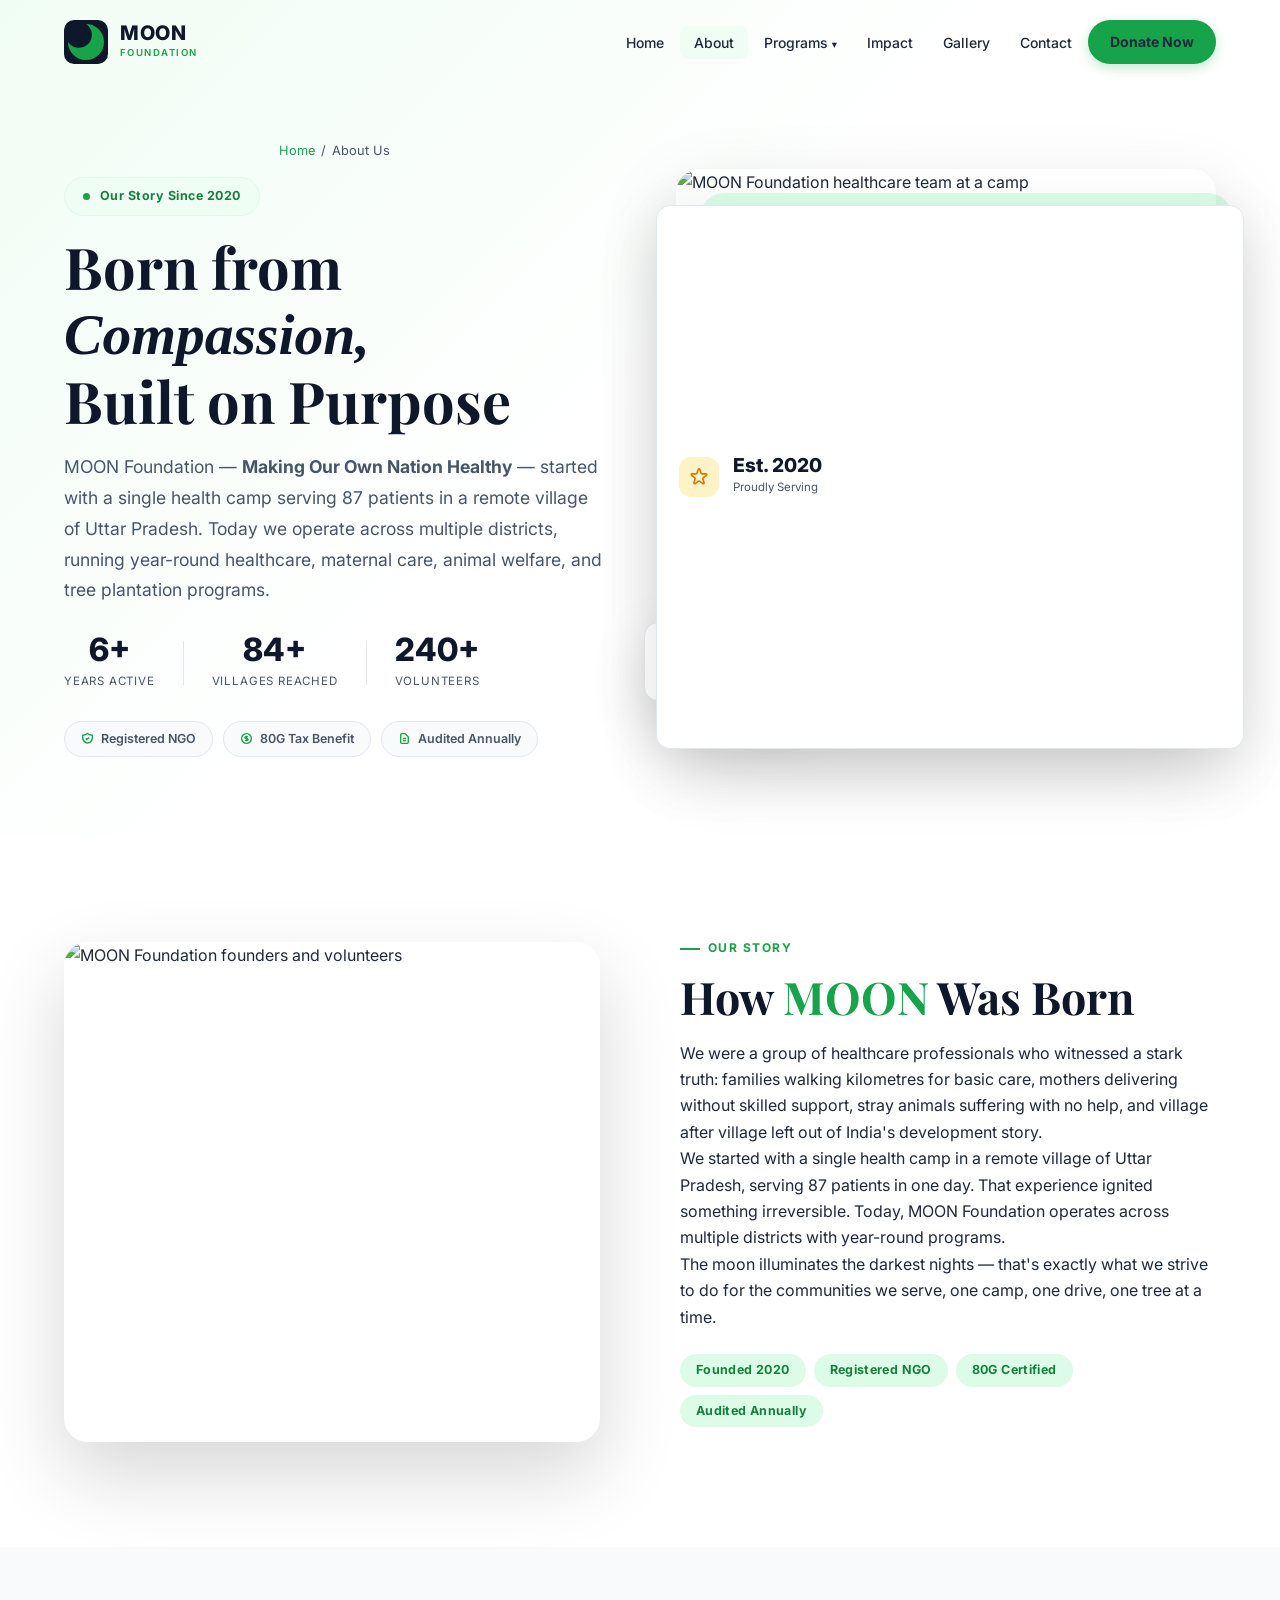
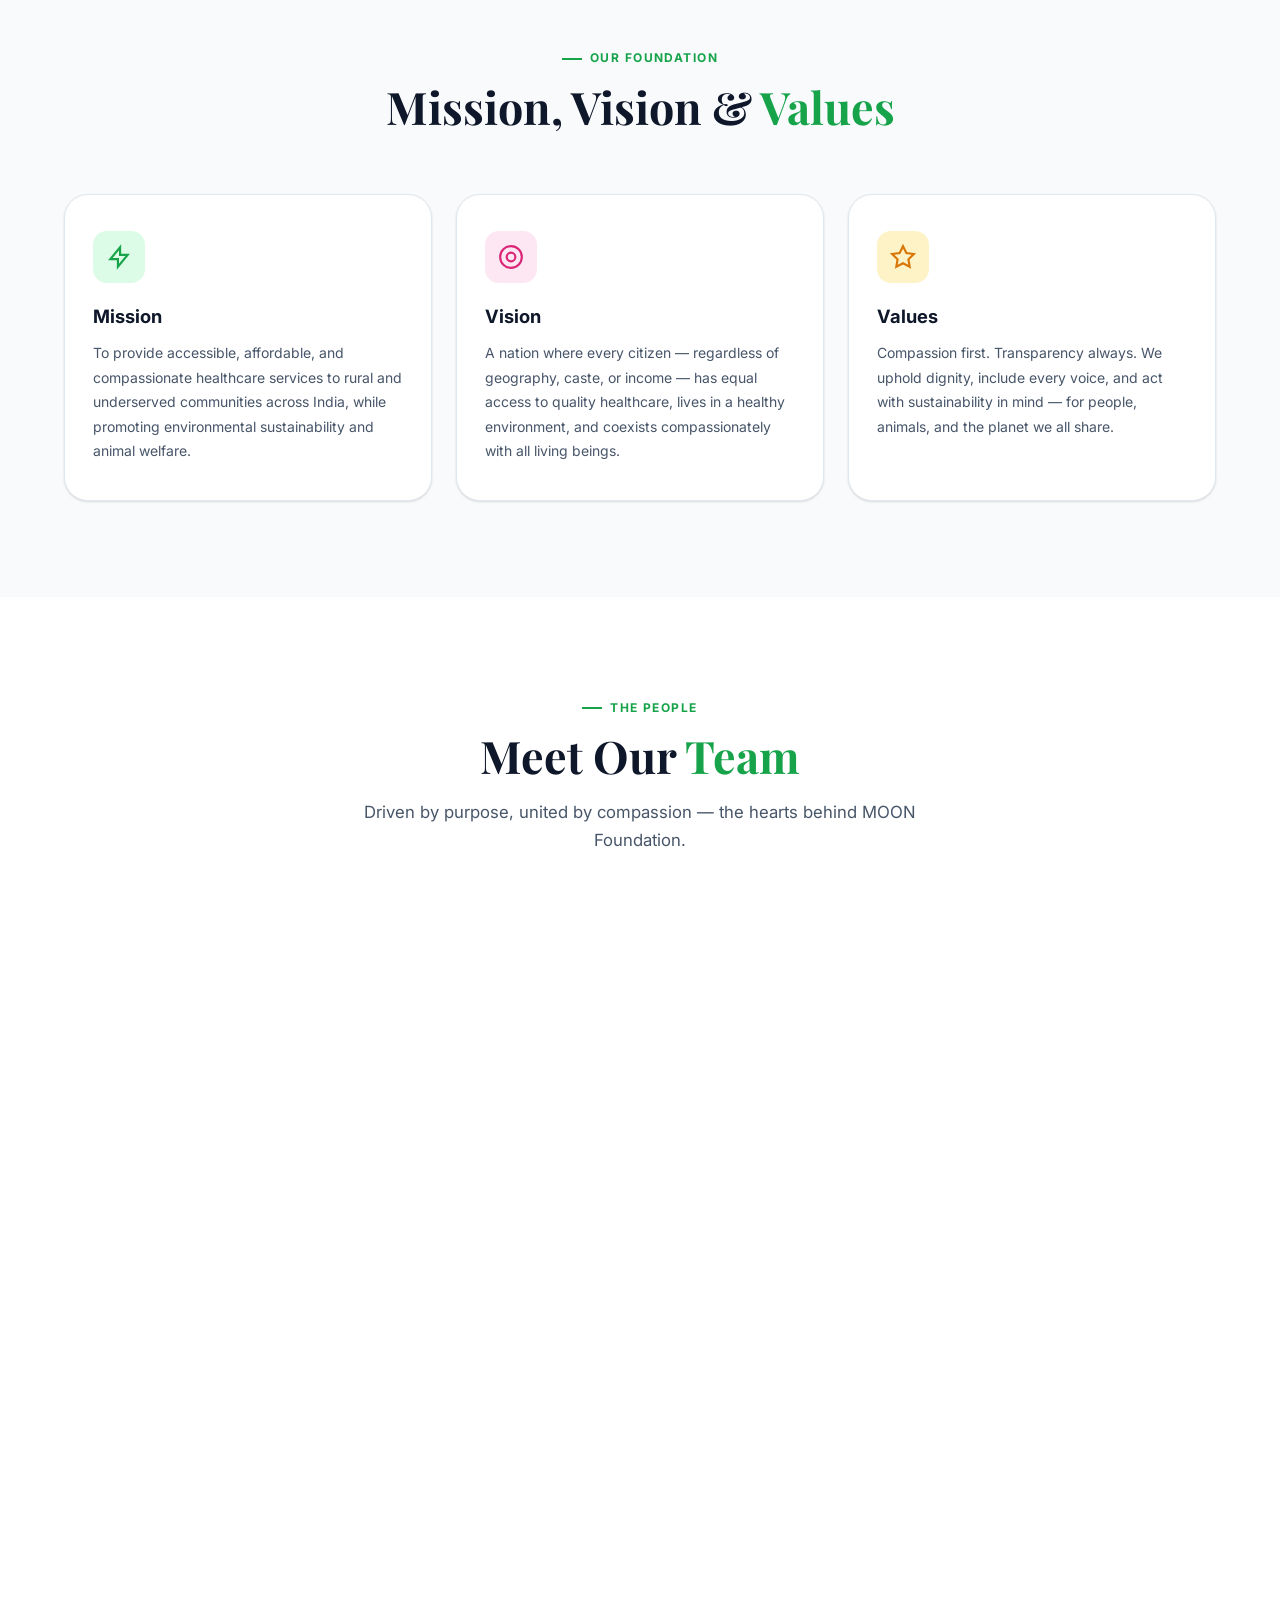
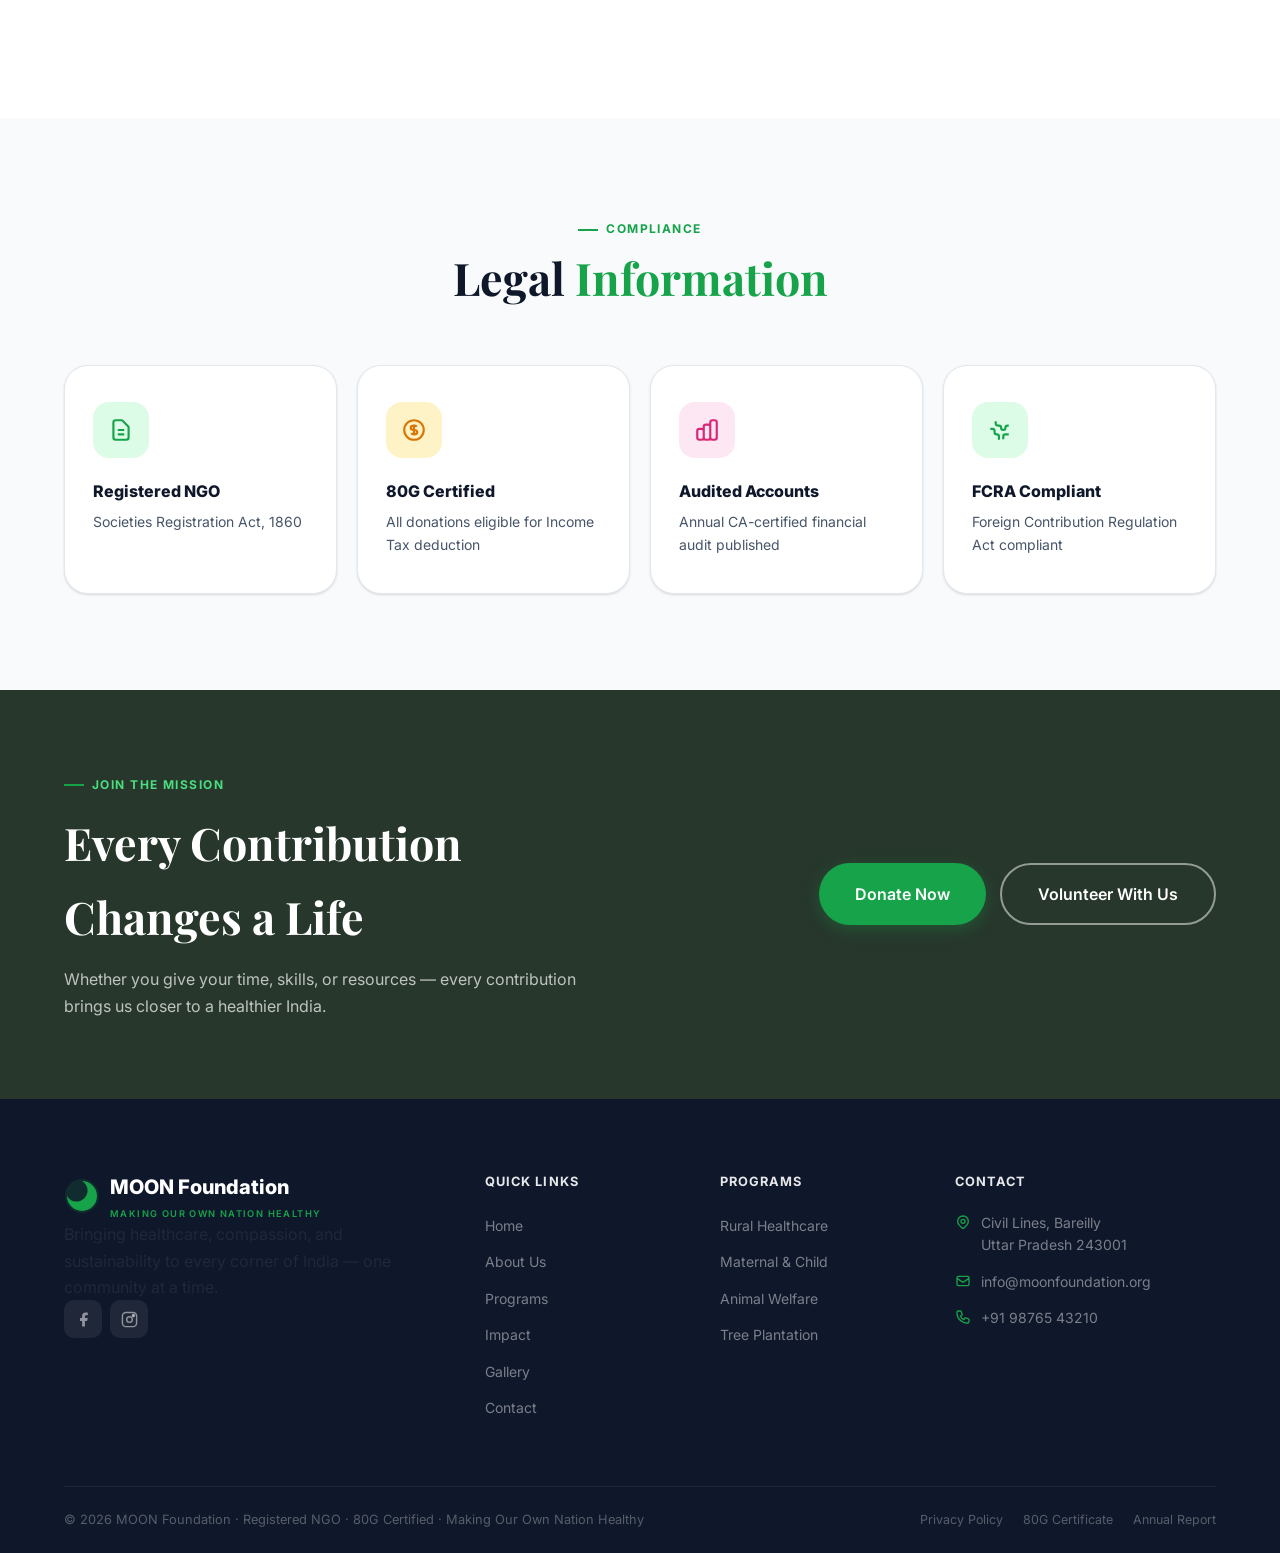
==== commit 51b34eae: "Redesign Home and About pages with light/white hero sections Replace dark hero sections with profess" ====
--- a/about.html
+++ b/about.html
@@ -3,28 +3,146 @@
 <head>
   <meta charset="UTF-8"/><meta name="viewport" content="width=device-width,initial-scale=1.0"/>
   <title>About Us – MOON Foundation</title>
+  <meta name="description" content="Learn how MOON Foundation was founded, our mission for rural healthcare, and the team driving change across India."/>
   <link rel="icon" href="assets/favicon.svg" type="image/svg+xml"/>
   <link rel="preconnect" href="https://fonts.googleapis.com"/>
   <link href="https://fonts.googleapis.com/css2?family=Inter:wght@400;500;600;700;800&family=Playfair+Display:wght@700;800&display=swap" rel="stylesheet"/>
-  <link rel="stylesheet" href="css/style.css"/><link rel="stylesheet" href="css/animations.css"/>
+  <link rel="stylesheet" href="css/style.css"/>
+  <link rel="stylesheet" href="css/animations.css"/>
 </head>
-<body>
-<nav id="nav" class="scrolled"><div class="container"><div class="nav-inner">
-  <a href="index.html" class="nav-logo"><svg viewBox="0 0 44 44" fill="none" style="width:44px;height:44px;border-radius:10px;background:#0f172a"><path d="M22 4 A18 18 0 1 1 4 22 A13 13 0 1 0 22 4Z" fill="#16a34a"/></svg><div class="nav-logo-text"><span class="name">MOON</span><span class="tag">Foundation</span></div></a>
-  <ul class="nav-links" id="navLinks">
-    <li><a href="index.html">Home</a></li><li><a href="about.html" class="active">About</a></li>
-    <li class="nav-drop"><a href="programs.html">Programs</a><ul class="drop-menu"><li><a href="programs.html#healthcare">Rural Healthcare</a></li><li><a href="programs.html#maternal">Maternal & Child</a></li><li><a href="programs.html#animal">Animal Welfare</a></li><li><a href="programs.html#trees">Tree Plantation</a></li></ul></li>
-    <li><a href="impact.html">Impact</a></li><li><a href="gallery.html">Gallery</a></li><li><a href="contact.html">Contact</a></li>
-    <li><a href="donate.html" class="btn btn-primary nav-donate">Donate Now</a></li>
-  </ul>
-  <button class="hamburger" id="hbg"><span></span><span></span><span></span></button>
-</div></div></nav>
-
-<section class="page-hero">
-  <div class="container">
-    <div class="breadcrumb"><a href="index.html">Home</a><span>/</span>About Us</div>
-    <h1>About <span class="highlight">MOON Foundation</span></h1>
-    <p>Born from compassion, built on purpose — our story of making India healthier, one community at a time.</p>
+<body class="hero-light-nav">
+
+<!-- PRELOADER -->
+<div id="preloader">
+  <div class="pl-logo">
+    <svg viewBox="0 0 64 64" fill="none"><circle cx="32" cy="32" r="28" stroke="#16a34a" stroke-width="3" opacity=".3"/><path d="M32 6 A26 26 0 1 1 6 32 A20 20 0 1 0 32 6Z" fill="#16a34a"/></svg>
+    <p>MOON Foundation</p>
+  </div>
+</div>
+
+<!-- NAVBAR -->
+<nav id="nav">
+  <div class="container">
+    <div class="nav-inner">
+      <a href="index.html" class="nav-logo">
+        <svg viewBox="0 0 44 44" fill="none" style="width:44px;height:44px;border-radius:10px;background:#0f172a"><path d="M22 4 A18 18 0 1 1 4 22 A13 13 0 1 0 22 4Z" fill="#16a34a"/></svg>
+        <div class="nav-logo-text"><span class="name">MOON</span><span class="tag">Foundation</span></div>
+      </a>
+      <ul class="nav-links" id="navLinks">
+        <li><a href="index.html">Home</a></li>
+        <li><a href="about.html" class="active">About</a></li>
+        <li class="nav-drop">
+          <a href="programs.html">Programs</a>
+          <ul class="drop-menu">
+            <li><a href="programs.html#healthcare">Rural Healthcare</a></li>
+            <li><a href="programs.html#maternal">Maternal & Child</a></li>
+            <li><a href="programs.html#animal">Animal Welfare</a></li>
+            <li><a href="programs.html#trees">Tree Plantation</a></li>
+          </ul>
+        </li>
+        <li><a href="impact.html">Impact</a></li>
+        <li><a href="gallery.html">Gallery</a></li>
+        <li><a href="contact.html">Contact</a></li>
+        <li><a href="donate.html" class="btn btn-primary nav-donate">Donate Now</a></li>
+      </ul>
+      <button class="hamburger" id="hbg" aria-label="Menu"><span></span><span></span><span></span></button>
+    </div>
+  </div>
+</nav>
+
+<!-- ═══ ABOUT HERO — LIGHT ══════════════════════════════════════ -->
+<section class="about-hero-light">
+  <div class="container">
+    <div class="about-hero-inner">
+
+      <!-- LEFT: Copy -->
+      <div>
+        <div class="breadcrumb breadcrumb-light">
+          <a href="index.html">Home</a><span>/</span>About Us
+        </div>
+        <div class="hero-light-badge" style="margin-bottom:18px">
+          <span class="dot"></span>
+          Our Story Since 2020
+        </div>
+        <h1 style="font-family:var(--font-serif);font-size:clamp(2.4rem,4.5vw,3.6rem);font-weight:700;color:var(--navy);line-height:1.12;margin-bottom:20px">
+          Born from<br/>
+          <em>Compassion,</em><br/>
+          Built on Purpose
+        </h1>
+        <p style="font-size:1.1rem;color:var(--mid);line-height:1.75;margin-bottom:28px">
+          MOON Foundation — <strong>Making Our Own Nation Healthy</strong> — started with a single health camp serving 87 patients in a remote village of Uttar Pradesh. Today we operate across multiple districts, running year-round healthcare, maternal care, animal welfare, and tree plantation programs.
+        </p>
+
+        <div class="about-hero-stats">
+          <div class="ahs-block">
+            <span class="ahs-num">6+</span>
+            <span class="ahs-label">Years Active</span>
+          </div>
+          <div class="ahs-divider"></div>
+          <div class="ahs-block">
+            <span class="ahs-num">84+</span>
+            <span class="ahs-label">Villages Reached</span>
+          </div>
+          <div class="ahs-divider"></div>
+          <div class="ahs-block">
+            <span class="ahs-num">240+</span>
+            <span class="ahs-label">Volunteers</span>
+          </div>
+        </div>
+
+        <div class="hero-trust-pills" style="margin-top:28px">
+          <span class="hero-trust-pill">
+            <svg width="13" height="13" fill="none" viewBox="0 0 24 24" stroke="currentColor" stroke-width="2.5"><path d="M9 12l2 2 4-4m5.618-4.016A11.955 11.955 0 0112 2.944a11.955 11.955 0 01-8.618 3.04A12.02 12.02 0 003 9c0 5.591 3.824 10.29 9 11.622 5.176-1.332 9-6.03 9-11.622 0-1.042-.133-2.052-.382-3.016z"/></svg>
+            Registered NGO
+          </span>
+          <span class="hero-trust-pill">
+            <svg width="13" height="13" fill="none" viewBox="0 0 24 24" stroke="currentColor" stroke-width="2.5"><path d="M12 8c-1.657 0-3 .895-3 2s1.343 2 3 2 3 .895 3 2-1.343 2-3 2m0-8c1.11 0 2.08.402 2.599 1M12 8V7m0 1v8m0 0v1m0-1c-1.11 0-2.08-.402-2.599-1M21 12a9 9 0 11-18 0 9 9 0 0118 0z"/></svg>
+            80G Tax Benefit
+          </span>
+          <span class="hero-trust-pill">
+            <svg width="13" height="13" fill="none" viewBox="0 0 24 24" stroke="currentColor" stroke-width="2.5"><path d="M9 12h6m-6 4h6m2 5H7a2 2 0 01-2-2V5a2 2 0 012-2h5.586a1 1 0 01.707.293l5.414 5.414a1 1 0 01.293.707V19a2 2 0 01-2 2z"/></svg>
+            Audited Annually
+          </span>
+        </div>
+      </div>
+
+      <!-- RIGHT: Image with floating accent card -->
+      <div style="position:relative">
+        <div class="about-hero-img-wrap">
+          <div class="about-hero-img-accent"></div>
+          <div class="hero-img-main" style="height:560px">
+            <img
+              src="https://images.unsplash.com/photo-1559839734-2b71ea197ec2?auto=format&fit=crop&w=900&q=85"
+              alt="MOON Foundation healthcare team at a camp"
+              loading="eager"
+            />
+          </div>
+
+          <!-- Floating achievement card -->
+          <div class="about-float-card about-float-1">
+            <div class="hf-icon" style="background:#dcfce7">
+              <svg fill="none" viewBox="0 0 24 24" stroke="#16a34a" stroke-width="2"><path d="M9 12l2 2 4-4m6 2a9 9 0 11-18 0 9 9 0 0118 0z"/></svg>
+            </div>
+            <div>
+              <div class="hf-num">12,000+</div>
+              <div class="hf-label">Lives Impacted</div>
+            </div>
+          </div>
+
+          <!-- Floating year card -->
+          <div class="about-float-card about-float-2">
+            <div class="hf-icon" style="background:#fef3c7">
+              <svg fill="none" viewBox="0 0 24 24" stroke="#d97706" stroke-width="2"><path d="M11.049 2.927c.3-.921 1.603-.921 1.902 0l1.519 4.674a1 1 0 00.95.69h4.915c.969 0 1.371 1.24.588 1.81l-3.976 2.888a1 1 0 00-.363 1.118l1.518 4.674c.3.922-.755 1.688-1.538 1.118l-3.976-2.888a1 1 0 00-1.176 0l-3.976 2.888c-.783.57-1.838-.197-1.538-1.118l1.518-4.674a1 1 0 00-.363-1.118l-3.976-2.888c-.784-.57-.38-1.81.588-1.81h4.914a1 1 0 00.951-.69l1.519-4.674z"/></svg>
+            </div>
+            <div>
+              <div class="hf-num">Est. 2020</div>
+              <div class="hf-label">Proudly Serving</div>
+            </div>
+          </div>
+        </div>
+      </div>
+
+    </div>
   </div>
 </section>
 
@@ -32,13 +150,15 @@
 <section class="section">
   <div class="container">
     <div class="story-split">
-      <div class="story-img sr-l"><img src="https://images.unsplash.com/photo-1559839734-2b71ea197ec2?auto=format&fit=crop&w=800&q=80" alt="MOON Foundation founders and team" loading="lazy"/></div>
+      <div class="story-img sr-l">
+        <img src="https://images.unsplash.com/photo-1532938911079-1b06ac7ceec7?auto=format&fit=crop&w=800&q=80" alt="MOON Foundation founders and volunteers" loading="lazy"/>
+      </div>
       <div class="sr-r">
         <span class="eyebrow">Our Story</span>
         <h2 class="section-title">How <span class="highlight">MOON</span> Was Born</h2>
-        <p>MOON Foundation — <strong>Making Our Own Nation Healthy</strong> — was founded by a group of passionate healthcare professionals who witnessed a stark truth: families walking kilometres for basic care, mothers delivering without skilled support, stray animals suffering with no help.</p>
-        <p>We started with a single health camp in a remote village of Uttar Pradesh, serving 87 patients in one day. That experience ignited something irreversible. Today, we operate across multiple districts, running year-round healthcare, maternal care, animal welfare, and tree plantation programs.</p>
-        <p>The moon illuminates the darkest nights — that's exactly what we strive to do for the communities we serve.</p>
+        <p>We were a group of healthcare professionals who witnessed a stark truth: families walking kilometres for basic care, mothers delivering without skilled support, stray animals suffering with no help, and village after village left out of India's development story.</p>
+        <p>We started with a single health camp in a remote village of Uttar Pradesh, serving 87 patients in one day. That experience ignited something irreversible. Today, MOON Foundation operates across multiple districts with year-round programs.</p>
+        <p>The moon illuminates the darkest nights — that's exactly what we strive to do for the communities we serve, one camp, one drive, one tree at a time.</p>
         <div class="mission-tags" style="margin-top:24px">
           <span class="mission-tag">Founded 2020</span>
           <span class="mission-tag">Registered NGO</span>
@@ -127,9 +247,32 @@
   </div>
 </section>
 
-<section class="donate-banner"><div class="donate-banner-bg"></div><div class="donate-banner-overlay"></div><div class="container"><div class="donate-banner-inner"><div class="donate-banner-text"><h2>Join Our <span style="color:#4ade80">Mission</span></h2><p>Whether you give your time, skills, or resources — every contribution brings us closer to a healthier India.</p></div><div class="donate-banner-btns"><a href="donate.html" class="btn btn-primary btn-lg">Donate Now</a><a href="contact.html" class="btn btn-outline-w btn-lg">Volunteer With Us</a></div></div></div></section>
-
-<footer class="footer"><div class="container"><div class="footer-grid"><div><div class="footer-logo"><svg viewBox="0 0 36 36" fill="none" style="width:36px;height:36px"><circle cx="18" cy="18" r="17" fill="#16a34a" opacity=".15"/><path d="M18 3 A15 15 0 1 1 3 18 A11 11 0 1 0 18 3Z" fill="#16a34a"/></svg><div><span class="name">MOON Foundation</span><span class="tag">Making Our Own Nation Healthy</span></div></div><p>Bringing healthcare, compassion, and sustainability to every corner of India.</p><div class="socials"><a href="#" class="social-btn"><svg viewBox="0 0 24 24" fill="currentColor"><path d="M18 2h-3a5 5 0 00-5 5v3H7v4h3v8h4v-8h3l1-4h-4V7a1 1 0 011-1h3z"/></svg></a><a href="#" class="social-btn"><svg viewBox="0 0 24 24" fill="none" stroke="currentColor" stroke-width="2"><rect x="2" y="2" width="20" height="20" rx="5"/><circle cx="12" cy="12" r="4"/><circle cx="17.5" cy="6.5" r="1.5" fill="currentColor"/></svg></a></div></div><div class="footer-col"><h4>Quick Links</h4><ul><li><a href="index.html">Home</a></li><li><a href="about.html">About Us</a></li><li><a href="programs.html">Programs</a></li><li><a href="impact.html">Impact</a></li><li><a href="gallery.html">Gallery</a></li><li><a href="contact.html">Contact</a></li></ul></div><div class="footer-col"><h4>Programs</h4><ul><li><a href="programs.html#healthcare">Rural Healthcare</a></li><li><a href="programs.html#maternal">Maternal & Child</a></li><li><a href="programs.html#animal">Animal Welfare</a></li><li><a href="programs.html#trees">Tree Plantation</a></li></ul></div><div class="footer-col"><h4>Contact</h4><div class="footer-contact-item"><svg fill="none" viewBox="0 0 24 24" stroke="currentColor" stroke-width="2"><path d="M17.657 16.657L13.414 20.9a2 2 0 01-2.827 0l-4.244-4.243a8 8 0 1111.314 0z"/><path d="M15 11a3 3 0 11-6 0 3 3 0 016 0z"/></svg><span>Civil Lines, Bareilly, UP 243001</span></div><div class="footer-contact-item"><svg fill="none" viewBox="0 0 24 24" stroke="currentColor" stroke-width="2"><path d="M3 8l7.89 5.26a2 2 0 002.22 0L21 8M5 19h14a2 2 0 002-2V7a2 2 0 00-2-2H5a2 2 0 00-2 2v10a2 2 0 002 2z"/></svg><span>info@moonfoundation.org</span></div></div></div><div class="footer-bottom"><p>© 2026 MOON Foundation · Registered NGO · 80G Certified</p><div class="footer-bottom-links"><a href="#">Privacy Policy</a><a href="#">Annual Report</a></div></div></div></footer>
-<button id="btt"><svg fill="none" viewBox="0 0 24 24" stroke="currentColor" stroke-width="2.5"><path d="M5 10l7-7 7 7M12 3v18"/></svg></button>
+<section class="donate-banner"><div class="donate-banner-bg"></div><div class="donate-banner-overlay"></div><div class="container"><div class="donate-banner-inner"><div class="donate-banner-text"><span class="eyebrow" style="color:#4ade80">Join the Mission</span><h2>Every Contribution<br/>Changes a Life</h2><p>Whether you give your time, skills, or resources — every contribution brings us closer to a healthier India.</p></div><div class="donate-banner-btns"><a href="donate.html" class="btn btn-primary btn-lg">Donate Now</a><a href="contact.html" class="btn btn-outline-w btn-lg">Volunteer With Us</a></div></div></div></section>
+
+<footer class="footer">
+  <div class="container">
+    <div class="footer-grid">
+      <div>
+        <div class="footer-logo"><svg viewBox="0 0 36 36" fill="none" style="width:36px;height:36px"><circle cx="18" cy="18" r="17" fill="#16a34a" opacity=".15"/><path d="M18 3 A15 15 0 1 1 3 18 A11 11 0 1 0 18 3Z" fill="#16a34a"/></svg><div><span class="name">MOON Foundation</span><span class="tag">Making Our Own Nation Healthy</span></div></div>
+        <p>Bringing healthcare, compassion, and sustainability to every corner of India — one community at a time.</p>
+        <div class="socials"><a href="#" class="social-btn"><svg viewBox="0 0 24 24" fill="currentColor"><path d="M18 2h-3a5 5 0 00-5 5v3H7v4h3v8h4v-8h3l1-4h-4V7a1 1 0 011-1h3z"/></svg></a><a href="#" class="social-btn"><svg viewBox="0 0 24 24" fill="none" stroke="currentColor" stroke-width="2"><rect x="2" y="2" width="20" height="20" rx="5"/><circle cx="12" cy="12" r="4"/><circle cx="17.5" cy="6.5" r="1.5" fill="currentColor"/></svg></a></div>
+      </div>
+      <div class="footer-col"><h4>Quick Links</h4><ul><li><a href="index.html">Home</a></li><li><a href="about.html">About Us</a></li><li><a href="programs.html">Programs</a></li><li><a href="impact.html">Impact</a></li><li><a href="gallery.html">Gallery</a></li><li><a href="contact.html">Contact</a></li></ul></div>
+      <div class="footer-col"><h4>Programs</h4><ul><li><a href="programs.html#healthcare">Rural Healthcare</a></li><li><a href="programs.html#maternal">Maternal & Child</a></li><li><a href="programs.html#animal">Animal Welfare</a></li><li><a href="programs.html#trees">Tree Plantation</a></li></ul></div>
+      <div class="footer-col"><h4>Contact</h4>
+        <div class="footer-contact-item"><svg fill="none" viewBox="0 0 24 24" stroke="currentColor" stroke-width="2"><path d="M17.657 16.657L13.414 20.9a2 2 0 01-2.827 0l-4.244-4.243a8 8 0 1111.314 0z"/><path d="M15 11a3 3 0 11-6 0 3 3 0 016 0z"/></svg><span>Civil Lines, Bareilly<br/>Uttar Pradesh 243001</span></div>
+        <div class="footer-contact-item"><svg fill="none" viewBox="0 0 24 24" stroke="currentColor" stroke-width="2"><path d="M3 8l7.89 5.26a2 2 0 002.22 0L21 8M5 19h14a2 2 0 002-2V7a2 2 0 00-2-2H5a2 2 0 00-2 2v10a2 2 0 002 2z"/></svg><span>info@moonfoundation.org</span></div>
+        <div class="footer-contact-item"><svg fill="none" viewBox="0 0 24 24" stroke="currentColor" stroke-width="2"><path d="M3 5a2 2 0 012-2h3.28a1 1 0 01.948.684l1.498 4.493a1 1 0 01-.502 1.21l-2.257 1.13a11.042 11.042 0 005.516 5.516l1.13-2.257a1 1 0 011.21-.502l4.493 1.498a1 1 0 01.684.949V19a2 2 0 01-2 2h-1C9.716 21 3 14.284 3 6V5z"/></svg><span>+91 98765 43210</span></div>
+      </div>
+    </div>
+    <div class="footer-bottom">
+      <p>© 2026 MOON Foundation · Registered NGO · 80G Certified · Making Our Own Nation Healthy</p>
+      <div class="footer-bottom-links"><a href="#">Privacy Policy</a><a href="#">80G Certificate</a><a href="#">Annual Report</a></div>
+    </div>
+  </div>
+</footer>
+
+<button id="btt" aria-label="Back to top"><svg fill="none" viewBox="0 0 24 24" stroke="currentColor" stroke-width="2.5"><path d="M5 10l7-7 7 7M12 3v18"/></svg></button>
 <script src="js/main.js"></script>
-</body></html>
+</body>
+</html>
--- a/css/style.css
+++ b/css/style.css
@@ -83,6 +83,203 @@
 .btn-lg { padding: 16px 36px; font-size: 1rem; }
 .btn-gold { background: var(--gold); color: #fff; box-shadow: 0 4px 16px rgba(217,119,6,.3); }
 .btn-gold:hover { background: #b45309; transform: translateY(-2px); }
+
+/* ── Light Hero (Home & About) ───────────────────────────────── */
+.hero-light {
+  background: #fff;
+  padding: 140px 0 80px;
+  position: relative;
+  overflow: hidden;
+}
+/* Decorative blobs */
+.hero-light::before {
+  content: '';
+  position: absolute;
+  top: -160px; right: -160px;
+  width: 700px; height: 700px;
+  background: radial-gradient(circle, #dcfce7 0%, transparent 65%);
+  border-radius: 50%;
+  pointer-events: none;
+}
+.hero-light::after {
+  content: '';
+  position: absolute;
+  bottom: -80px; left: -80px;
+  width: 400px; height: 400px;
+  background: radial-gradient(circle, #f0fdf4 0%, transparent 70%);
+  border-radius: 50%;
+  pointer-events: none;
+}
+.hero-light-grid {
+  display: grid;
+  grid-template-columns: 1fr 1fr;
+  gap: 64px;
+  align-items: center;
+  position: relative;
+  z-index: 2;
+}
+/* Left text */
+.hero-light-badge {
+  display: inline-flex; align-items: center; gap: 10px;
+  background: var(--green-pale); border: 1px solid var(--green-light);
+  color: var(--green-dark); font-size: .78rem; font-weight: 700;
+  padding: 8px 18px; border-radius: 100px; margin-bottom: 24px;
+  letter-spacing: .04em;
+}
+.hero-light-badge .dot { width: 7px; height: 7px; border-radius: 50%; background: var(--green); animation: blink 2s ease-in-out infinite; }
+.hero-light h1 {
+  font-family: var(--font-serif);
+  font-size: clamp(2.6rem, 5vw, 4rem);
+  font-weight: 700;
+  color: var(--navy);
+  line-height: 1.12;
+  margin-bottom: 22px;
+}
+.hero-light h1 em { font-style: normal; color: var(--green); }
+.hero-light .hero-sub {
+  font-size: 1.05rem;
+  color: var(--mid);
+  max-width: 480px;
+  line-height: 1.8;
+  margin-bottom: 36px;
+}
+.hero-light-cta { display: flex; gap: 14px; flex-wrap: wrap; margin-bottom: 44px; }
+.hero-trust-pills { display: flex; flex-wrap: wrap; gap: 10px; }
+.hero-trust-pill {
+  display: flex; align-items: center; gap: 7px;
+  background: var(--bg); border: 1px solid var(--border);
+  border-radius: 100px; padding: 7px 16px;
+  font-size: .78rem; font-weight: 600; color: var(--mid);
+}
+.hero-trust-pill svg { color: var(--green); flex-shrink: 0; }
+
+/* Right image stack */
+.hero-img-stack { position: relative; }
+.hero-img-main {
+  border-radius: var(--radius-lg);
+  overflow: hidden;
+  height: 520px;
+  box-shadow: var(--shadow-xl);
+  position: relative;
+}
+.hero-img-main img { width: 100%; height: 100%; object-fit: cover; }
+/* Floating stat cards */
+.hero-float {
+  position: absolute;
+  background: #fff;
+  border-radius: var(--radius);
+  padding: 14px 18px;
+  box-shadow: 0 8px 32px rgba(0,0,0,.14);
+  display: flex;
+  align-items: center;
+  gap: 12px;
+  min-width: 170px;
+  border: 1px solid rgba(255,255,255,.8);
+}
+.hero-float-1 { bottom: 28px; left: -32px; animation: floatY 4s ease-in-out infinite; }
+.hero-float-2 { top: 40px; right: -28px; animation: floatY 4s ease-in-out infinite 2s; }
+.hero-float-3 { top: 50%; left: -28px; transform: translateY(-50%); animation: floatY 4s ease-in-out infinite 1s; }
+@keyframes floatY { 0%,100%{transform:translateY(0)} 50%{transform:translateY(-8px)} }
+.hero-float-3 { animation-name: floatY3; }
+@keyframes floatY3 { 0%,100%{transform:translateY(-50%)} 50%{transform:translateY(calc(-50% - 8px))} }
+.hf-icon {
+  width: 40px; height: 40px; border-radius: 12px;
+  display: flex; align-items: center; justify-content: center; flex-shrink: 0;
+}
+.hf-icon svg { width: 20px; height: 20px; }
+.hf-num { font-size: 1.2rem; font-weight: 800; color: var(--navy); line-height: 1; }
+.hf-label { font-size: .72rem; color: var(--mid); margin-top: 2px; }
+/* Small green accent strip behind image */
+.hero-img-accent {
+  position: absolute;
+  top: 24px; right: -16px; bottom: -16px; left: 24px;
+  background: var(--green-light);
+  border-radius: var(--radius-lg);
+  z-index: -1;
+}
+
+/* Light stats strip (replaces dark impact-band for home) */
+.stats-strip-light {
+  background: var(--green-pale);
+  border-top: 1px solid var(--green-light);
+  border-bottom: 1px solid var(--green-light);
+  padding: 48px 0;
+}
+.stats-strip-inner { display: flex; align-items: center; justify-content: center; gap: 0; flex-wrap: wrap; }
+.stat-block { text-align: center; padding: 12px 52px; }
+.stat-block .n { font-size: 2.6rem; font-weight: 800; color: var(--navy); display: block; line-height: 1; }
+.stat-block .n sup { font-size: 1.4rem; color: var(--green); }
+.stat-block .l { font-size: .78rem; color: var(--mid); margin-top: 6px; text-transform: uppercase; letter-spacing: .08em; }
+.stat-sep-v { width: 1px; height: 56px; background: var(--border); }
+
+/* About light hero */
+.about-hero-light {
+  background: #fff;
+  padding: 140px 0 80px;
+  position: relative;
+  overflow: hidden;
+}
+.about-hero-light::before {
+  content: '';
+  position: absolute;
+  top: 0; left: 0; right: 0; bottom: 0;
+  background: linear-gradient(135deg, var(--green-pale) 0%, #fff 50%);
+}
+.about-hero-inner {
+  position: relative; z-index: 2;
+  display: grid; grid-template-columns: 1fr 1fr; gap: 72px; align-items: center;
+}
+.about-hero-text h1 { font-family: var(--font-serif); font-size: clamp(2.4rem,5vw,3.6rem); font-weight: 700; color: var(--navy); line-height: 1.15; margin-bottom: 20px; }
+.about-hero-text p  { font-size: 1.05rem; color: var(--mid); line-height: 1.8; margin-bottom: 28px; max-width: 480px; }
+.about-hero-img { position: relative; }
+.about-img-main { border-radius: var(--radius-lg); overflow: hidden; height: 460px; box-shadow: var(--shadow-xl); }
+.about-img-main img { width: 100%; height: 100%; object-fit: cover; }
+.about-img-accent { position: absolute; top: 24px; right: -16px; bottom: -16px; left: 24px; background: var(--green-light); border-radius: var(--radius-lg); z-index: -1; }
+.about-float-card {
+  position: absolute; bottom: -20px; left: -20px;
+  background: #fff; border-radius: var(--radius); padding: 18px 22px;
+  box-shadow: var(--shadow-lg); border: 1px solid var(--border);
+  display: flex; align-items: center; gap: 14px;
+  animation: floatY 4s ease-in-out infinite;
+}
+.about-float-icon { width: 44px; height: 44px; border-radius: 12px; background: var(--green-light); display: flex; align-items: center; justify-content: center; flex-shrink: 0; }
+.about-float-icon svg { width: 22px; height: 22px; color: var(--green); }
+.about-float-card strong { display: block; font-size: 1rem; font-weight: 800; color: var(--navy); }
+.about-float-card span { font-size: .78rem; color: var(--mid); }
+
+/* About hero image wrapper & accent */
+.about-hero-img-wrap { position: relative; }
+.about-hero-img-accent {
+  position: absolute; top: 24px; right: -16px; bottom: -16px; left: 24px;
+  background: var(--green-light); border-radius: var(--radius-lg); z-index: 0;
+}
+.about-float-1 { bottom: 28px; left: -32px; animation: floatY 4s ease-in-out infinite; }
+.about-float-2 { top: 36px; right: -28px; animation: floatY 4s ease-in-out infinite 2s; }
+
+/* About hero inline stats strip */
+.about-hero-stats { display: flex; align-items: center; gap: 0; margin-bottom: 0; }
+.ahs-block { text-align: center; padding: 0 28px 0 0; }
+.ahs-block:first-child { padding-left: 0; }
+.ahs-num { font-size: 2rem; font-weight: 800; color: var(--navy); display: block; line-height: 1; }
+.ahs-label { font-size: .72rem; color: var(--mid); text-transform: uppercase; letter-spacing: .07em; margin-top: 4px; }
+.ahs-divider { width: 1px; height: 44px; background: var(--border); margin-right: 28px; flex-shrink: 0; }
+
+/* Breadcrumb light variant */
+.breadcrumb-light { color: var(--mid) !important; margin-bottom: 16px; }
+.breadcrumb-light a { color: var(--green) !important; }
+
+/* Nav fix for light hero — always dark text since bg is white */
+.hero-light-nav #nav:not(.scrolled) .nav-links a { color: var(--slate) !important; }
+.hero-light-nav #nav:not(.scrolled) .nav-logo-text .name { color: var(--navy) !important; }
+.hero-light-nav #nav:not(.scrolled) .hamburger span { background: var(--navy) !important; }
+
+@media (max-width: 900px) {
+  .hero-light-grid, .about-hero-inner { grid-template-columns: 1fr; gap: 48px; }
+  .hero-img-stack { display: none; }
+  .hero-light h1 { font-size: clamp(2.2rem, 6vw, 3rem); }
+  .stat-block { padding: 12px 24px; }
+  .stat-sep-v { display: none; }
+}
 
 /* ── Preloader ───────────────────────────────────────────────── */
 #preloader {
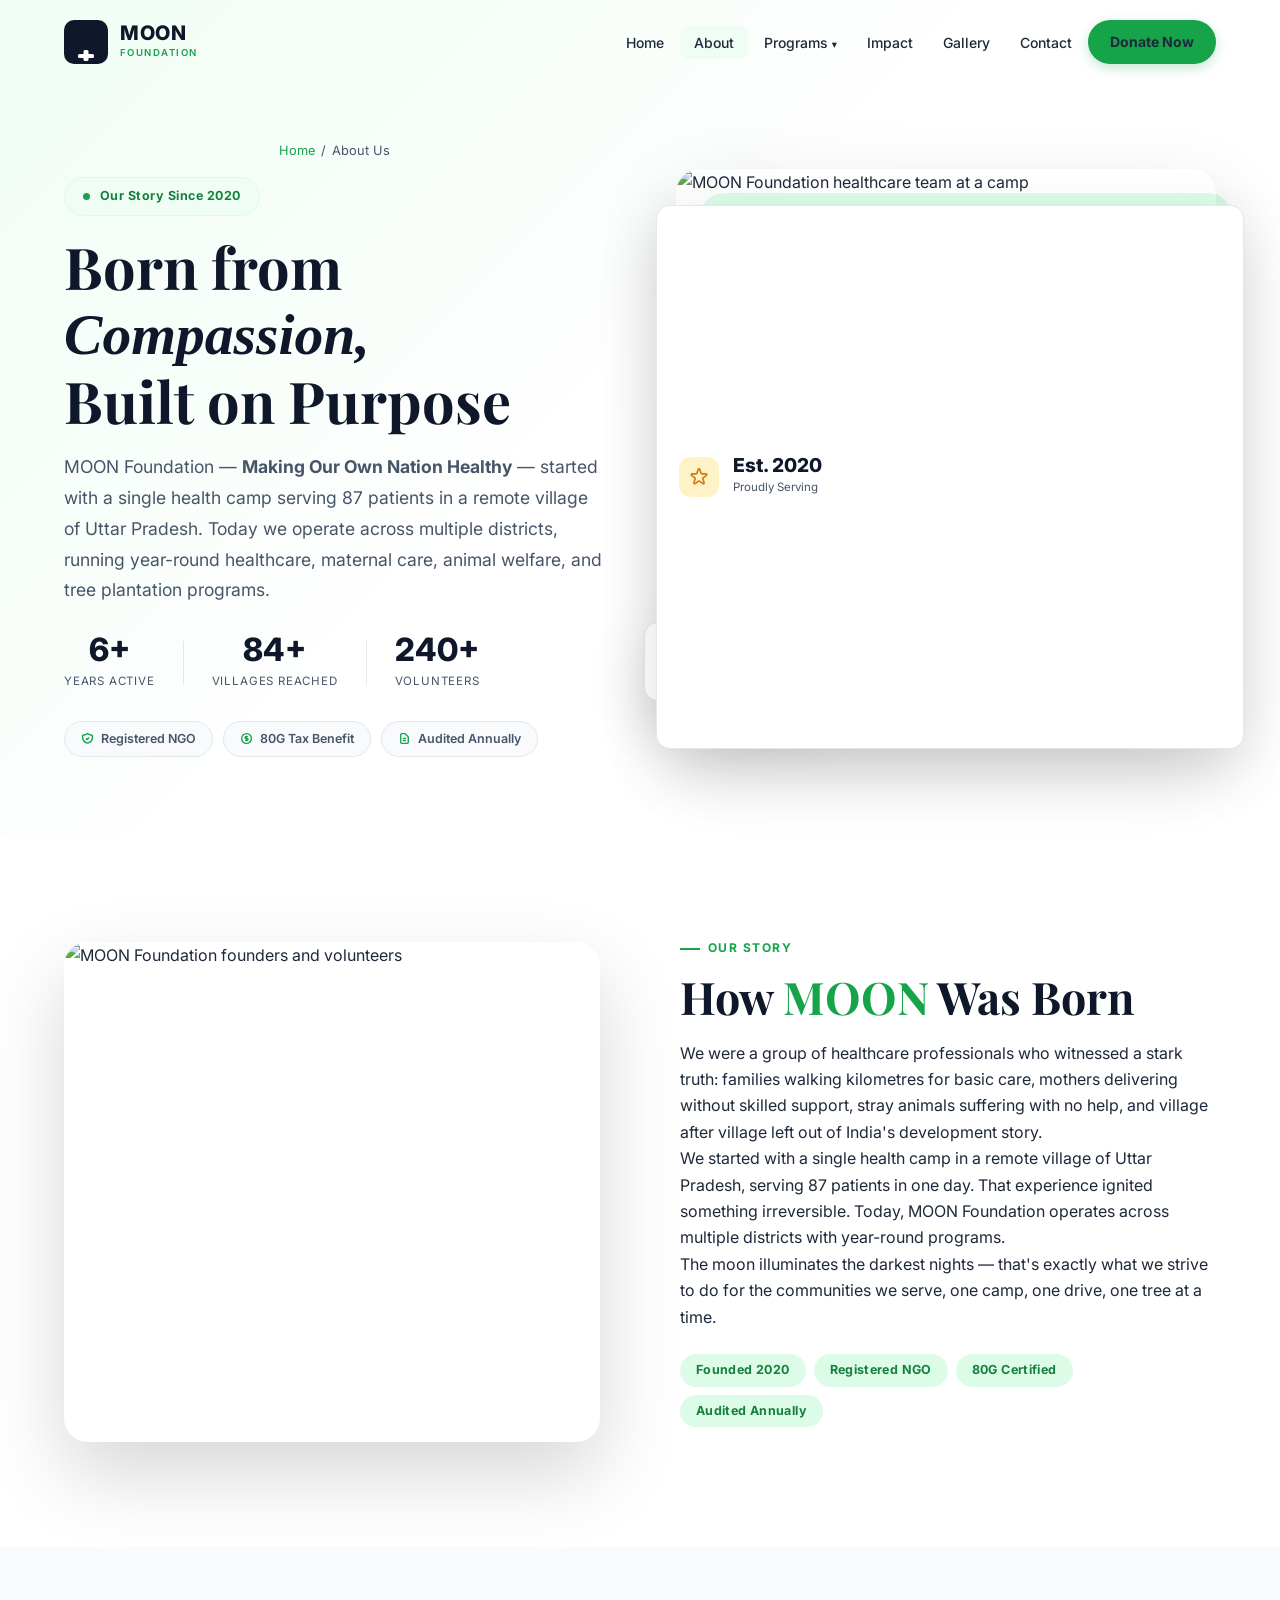
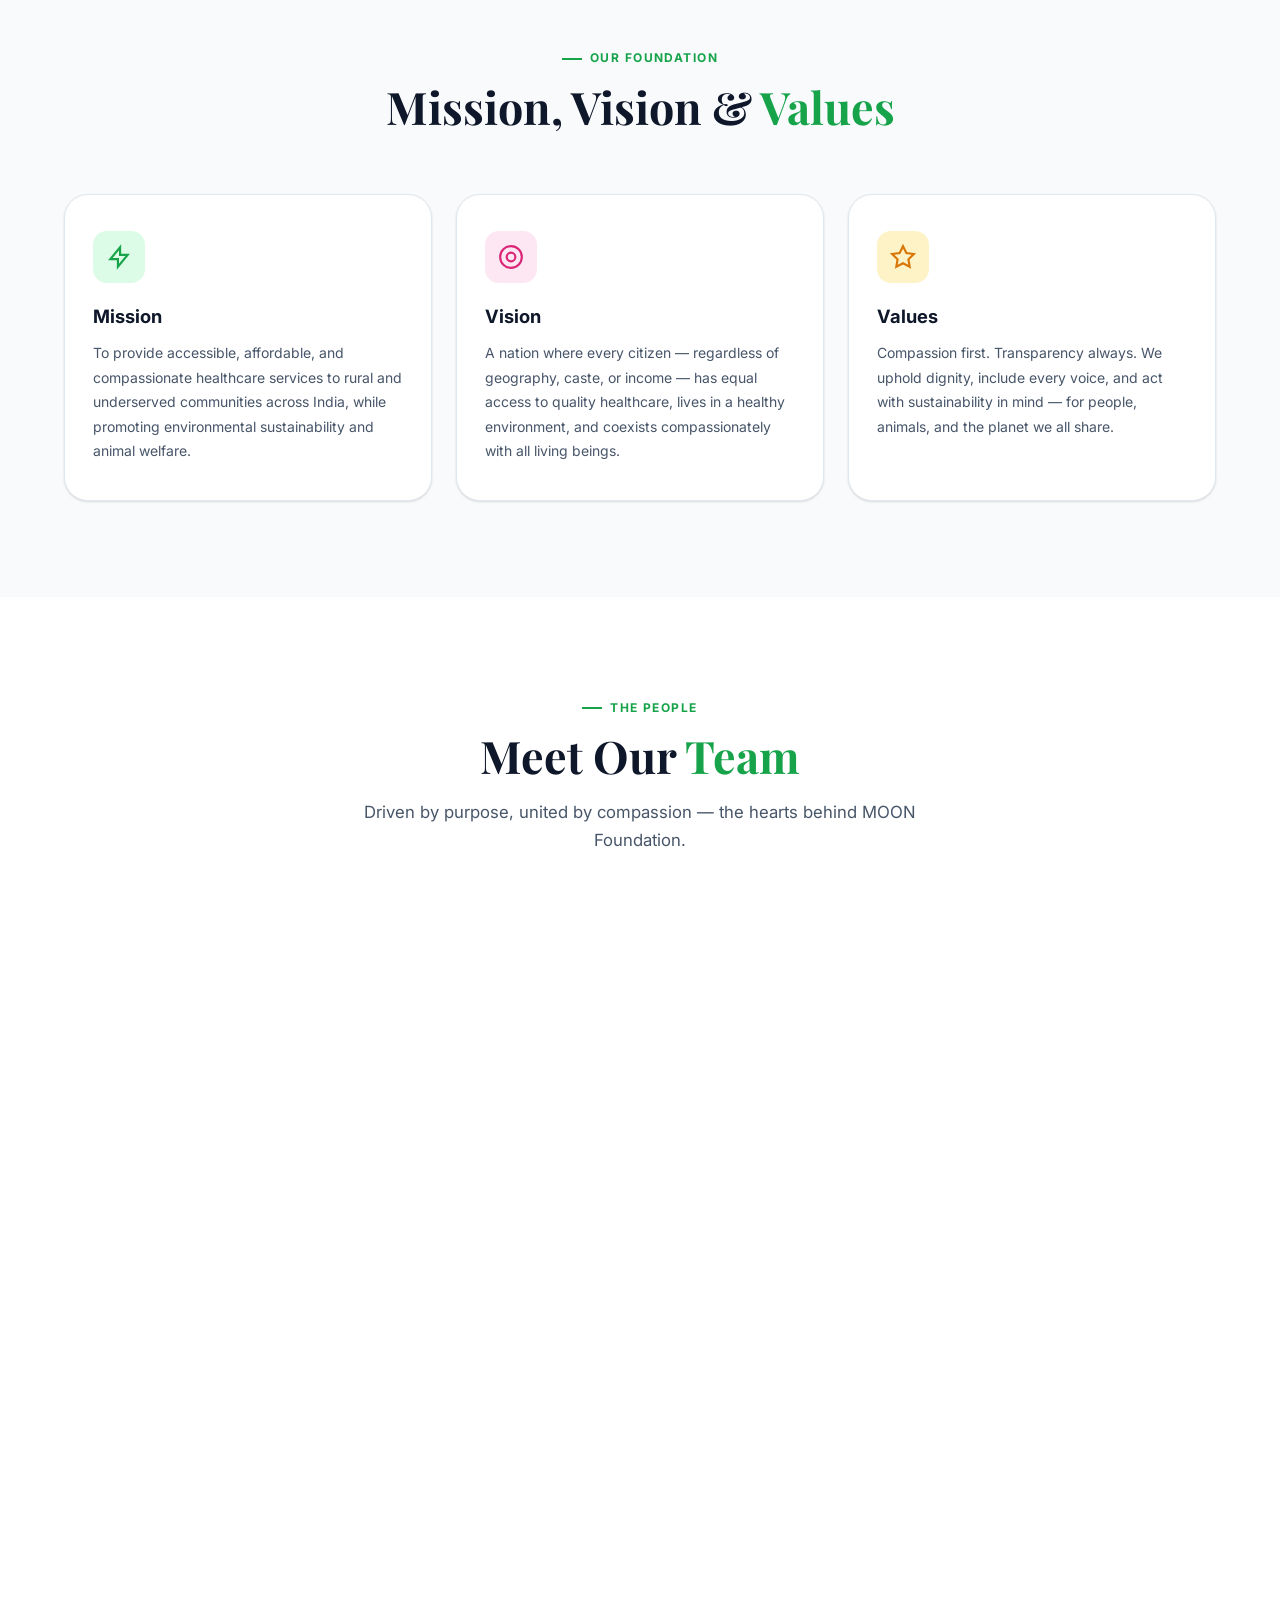
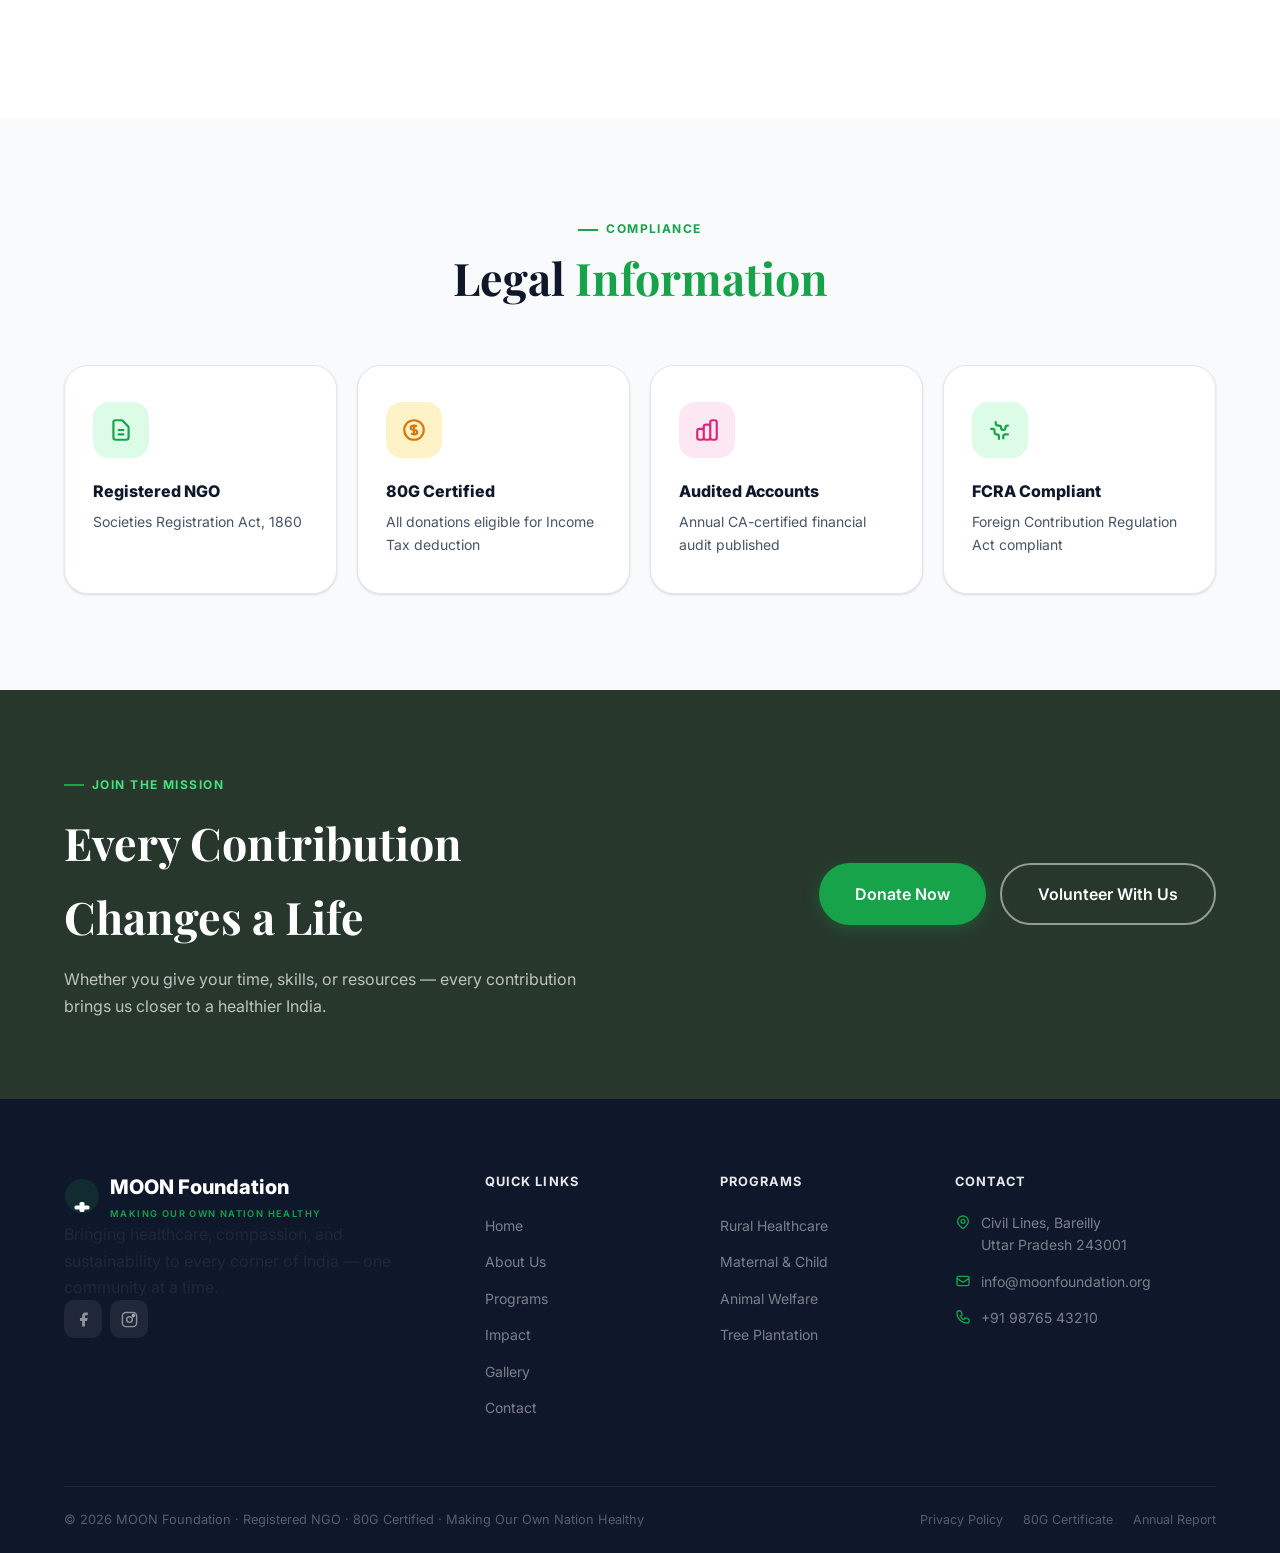
==== commit 268f1b6e: "Fix empty sections, new logo, rebuild impact and contact pages New logo across all pages: moon cresc" ====
--- a/about.html
+++ b/about.html
@@ -25,7 +25,7 @@
   <div class="container">
     <div class="nav-inner">
       <a href="index.html" class="nav-logo">
-        <svg viewBox="0 0 44 44" fill="none" style="width:44px;height:44px;border-radius:10px;background:#0f172a"><path d="M22 4 A18 18 0 1 1 4 22 A13 13 0 1 0 22 4Z" fill="#16a34a"/></svg>
+        <svg viewBox="0 0 44 44" fill="none" style="width:44px;height:44px;border-radius:10px;background:#0f172a"><path d="M24 5 A12 12 0 1 1 5 22 A8 8 0 1 0 24 5Z" fill="#22c55e"/><rect x="19.5" y="30" width="5" height="11" rx="1.5" fill="white"/><rect x="14" y="34" width="16" height="4" rx="1.5" fill="white"/></svg>
         <div class="nav-logo-text"><span class="name">MOON</span><span class="tag">Foundation</span></div>
       </a>
       <ul class="nav-links" id="navLinks">
@@ -253,7 +253,7 @@
   <div class="container">
     <div class="footer-grid">
       <div>
-        <div class="footer-logo"><svg viewBox="0 0 36 36" fill="none" style="width:36px;height:36px"><circle cx="18" cy="18" r="17" fill="#16a34a" opacity=".15"/><path d="M18 3 A15 15 0 1 1 3 18 A11 11 0 1 0 18 3Z" fill="#16a34a"/></svg><div><span class="name">MOON Foundation</span><span class="tag">Making Our Own Nation Healthy</span></div></div>
+        <div class="footer-logo"><svg viewBox="0 0 36 36" fill="none" style="width:36px;height:36px"><circle cx="18" cy="18" r="17" fill="#22c55e" opacity=".12"/><path d="M20 4 A10 10 0 1 1 4 18 A7 7 0 1 0 20 4Z" fill="#22c55e"/><rect x="15.5" y="24" width="5" height="10" rx="1.5" fill="white"/><rect x="10.5" y="27.5" width="15" height="4" rx="1.5" fill="white"/></svg><div><span class="name">MOON Foundation</span><span class="tag">Making Our Own Nation Healthy</span></div></div>
         <p>Bringing healthcare, compassion, and sustainability to every corner of India — one community at a time.</p>
         <div class="socials"><a href="#" class="social-btn"><svg viewBox="0 0 24 24" fill="currentColor"><path d="M18 2h-3a5 5 0 00-5 5v3H7v4h3v8h4v-8h3l1-4h-4V7a1 1 0 011-1h3z"/></svg></a><a href="#" class="social-btn"><svg viewBox="0 0 24 24" fill="none" stroke="currentColor" stroke-width="2"><rect x="2" y="2" width="20" height="20" rx="5"/><circle cx="12" cy="12" r="4"/><circle cx="17.5" cy="6.5" r="1.5" fill="currentColor"/></svg></a></div>
       </div>
--- a/css/style.css
+++ b/css/style.css
@@ -737,6 +737,13 @@
 .sr-r { opacity: 0; transform: translateX(32px); transition: opacity .7s var(--ease), transform .7s var(--ease); }
 .sr-r.in { opacity: 1; transform: translateX(0); }
 .d1 { transition-delay: .1s; } .d2 { transition-delay: .18s; } .d3 { transition-delay: .26s; } .d4 { transition-delay: .34s; }
+/* Section headings are always visible — only cards/images animate */
+.section-head { opacity: 1 !important; transform: none !important; transition: none !important; }
+
+/* Image container fallback backgrounds */
+.prog-card-img { background: linear-gradient(135deg, #dcfce7 0%, #bbf7d0 100%); }
+.event-img { background: linear-gradient(135deg, #dcfce7 0%, #bbf7d0 100%); }
+.gal-item { background: linear-gradient(135deg, #e2f5e9 0%, #c6efd1 100%); }
 
 /* ── Responsive ──────────────────────────────────────────────── */
 @media (max-width: 1024px) {
